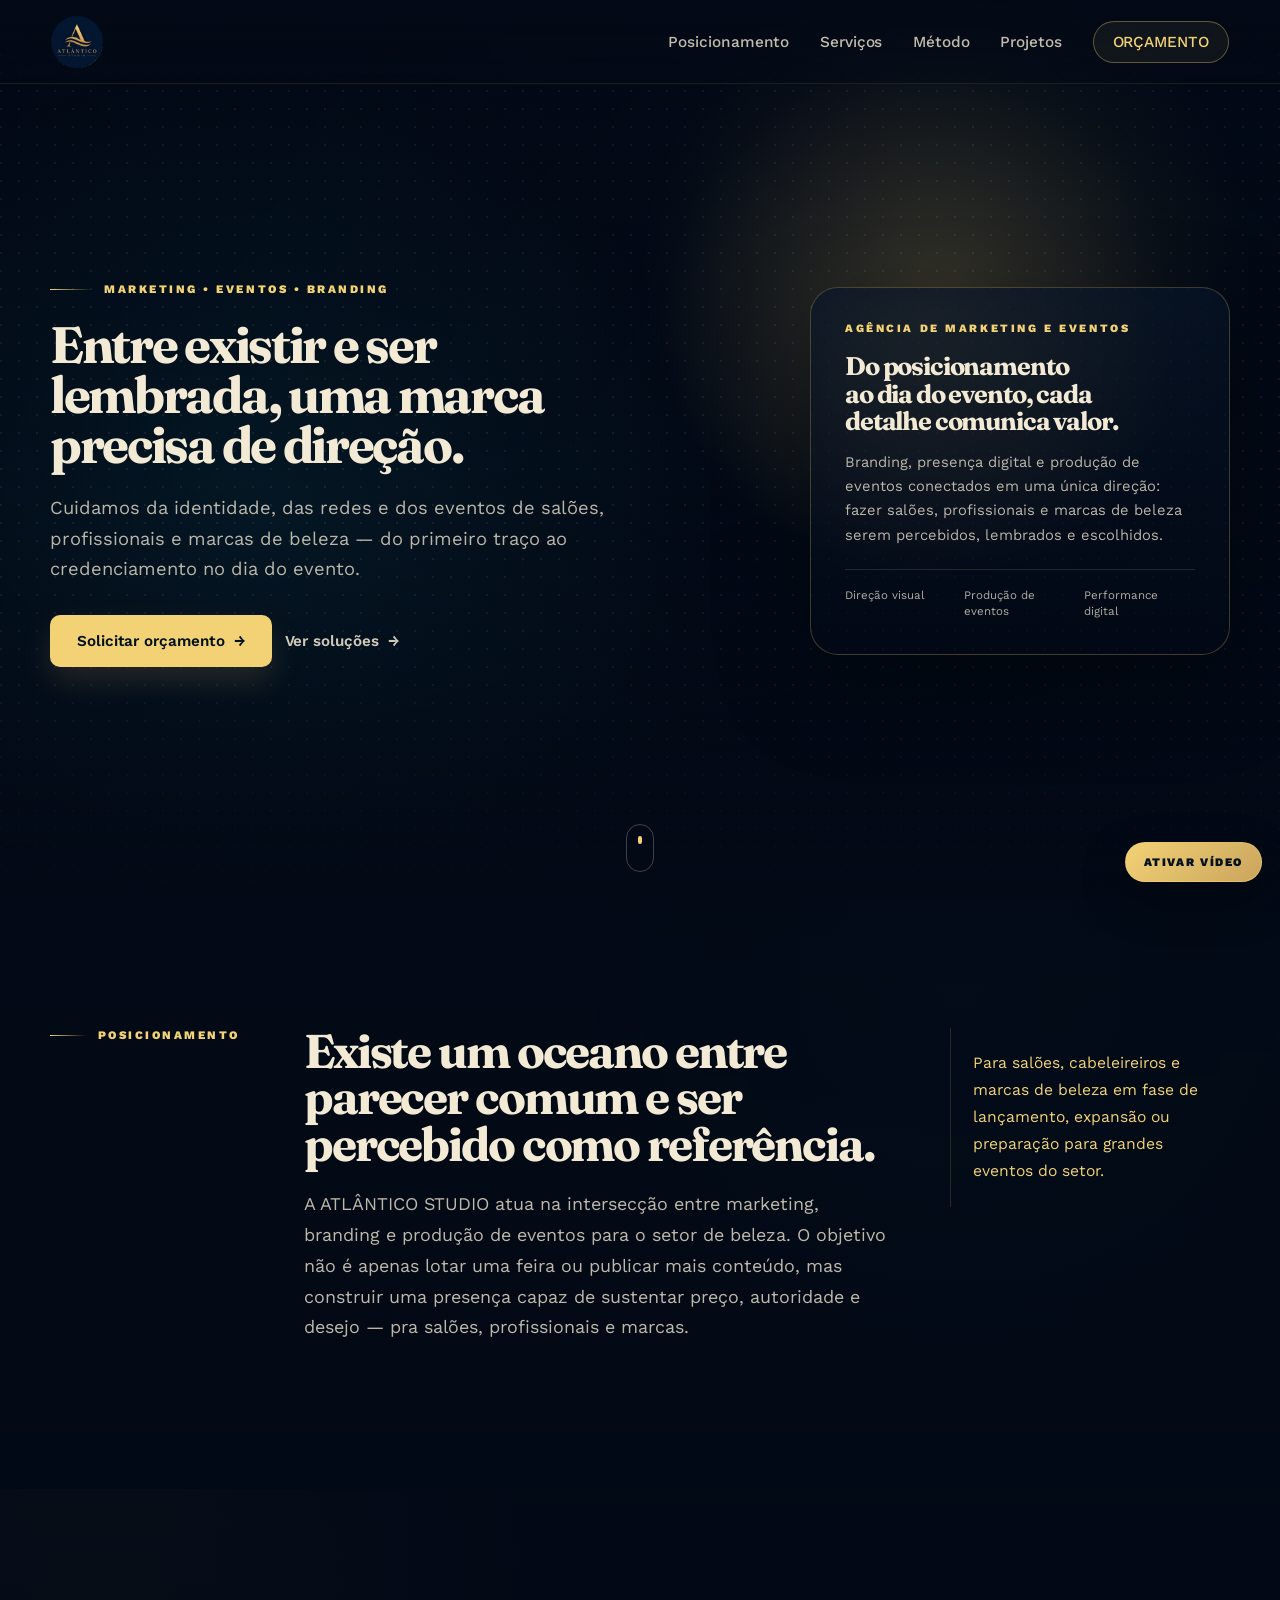
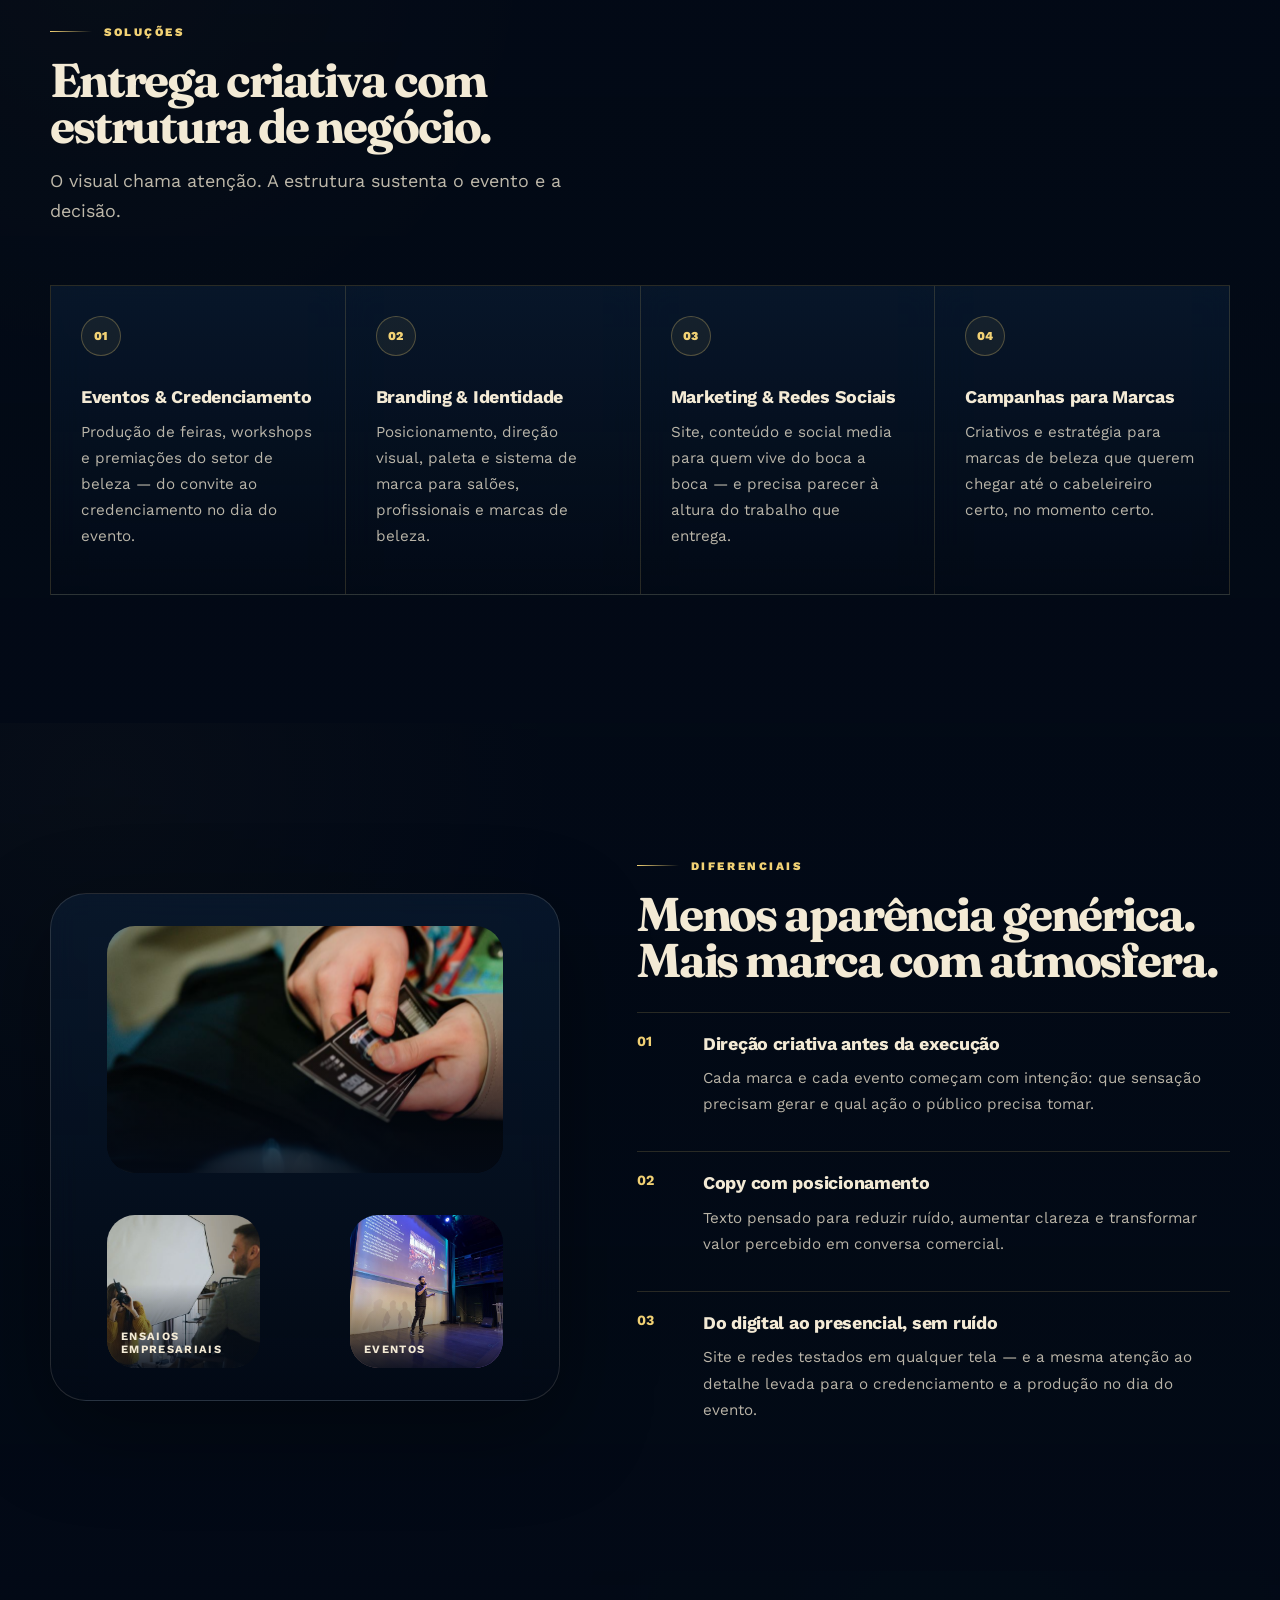
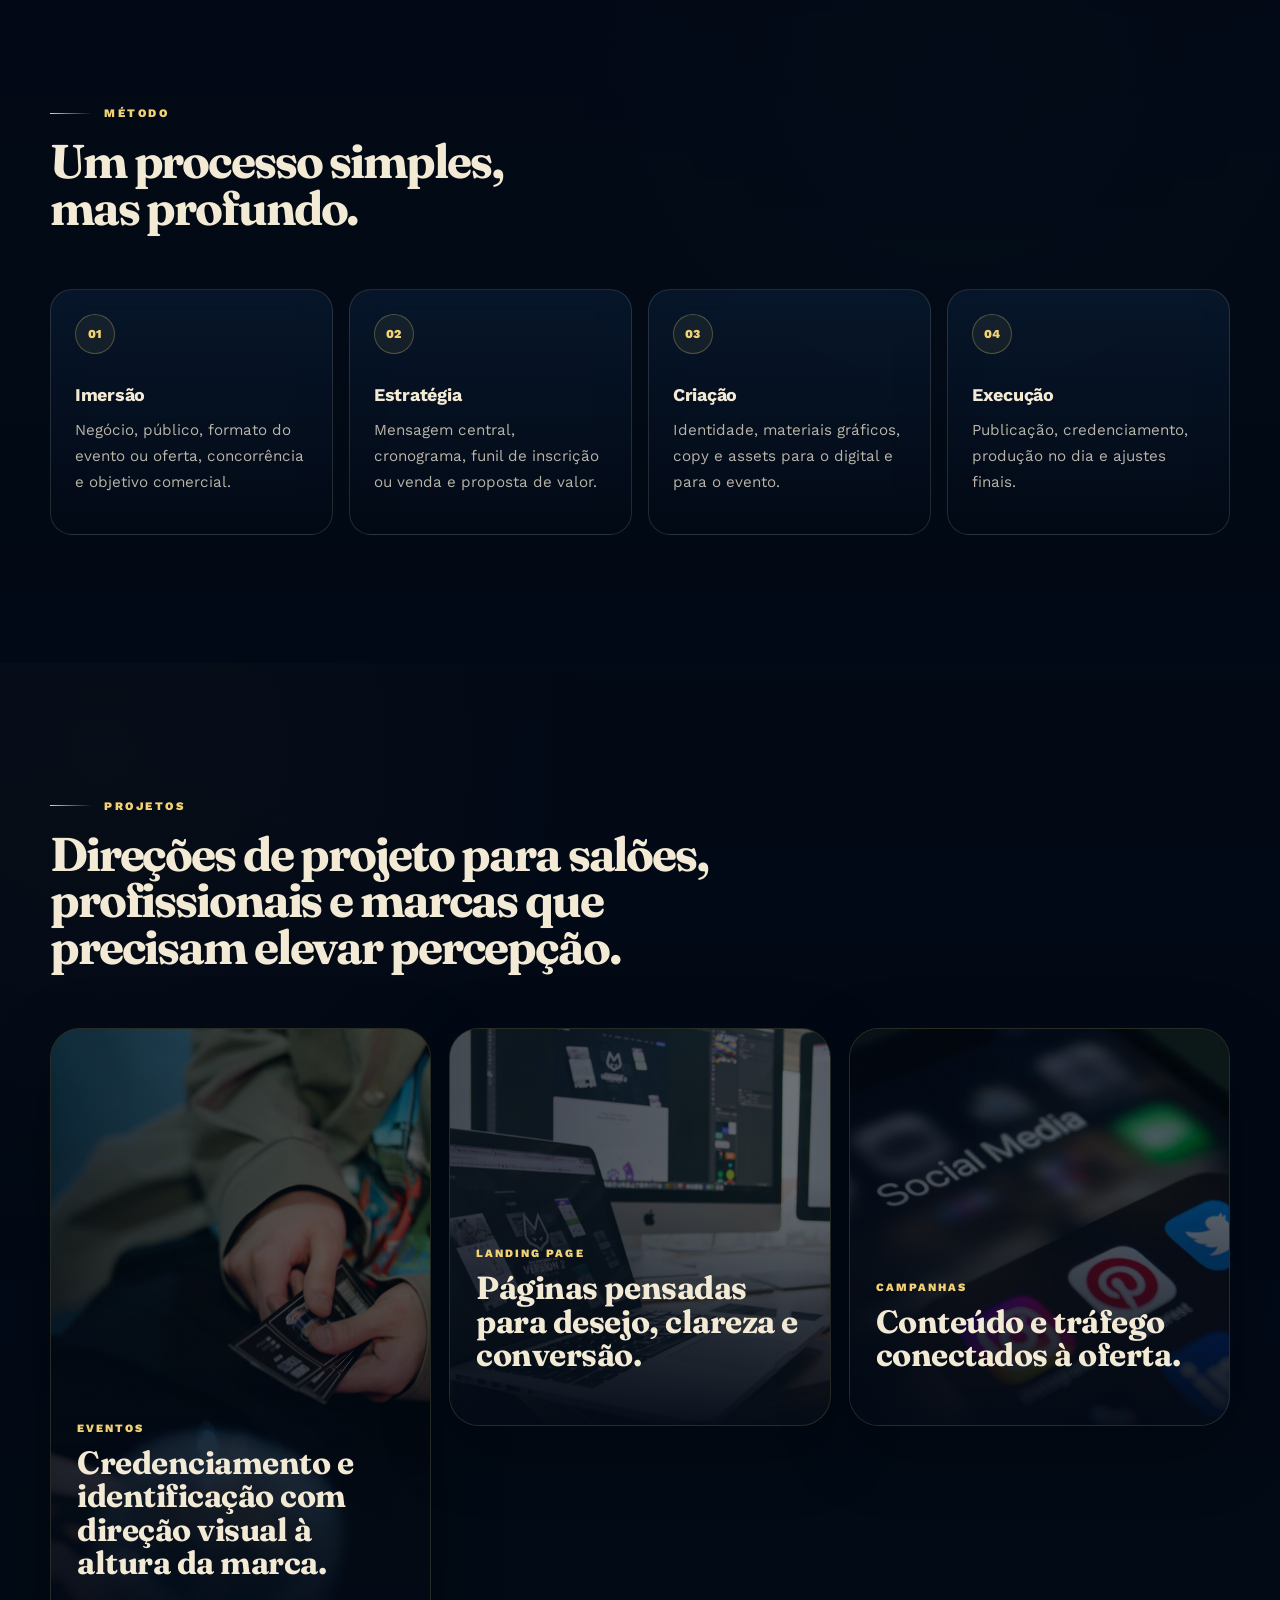
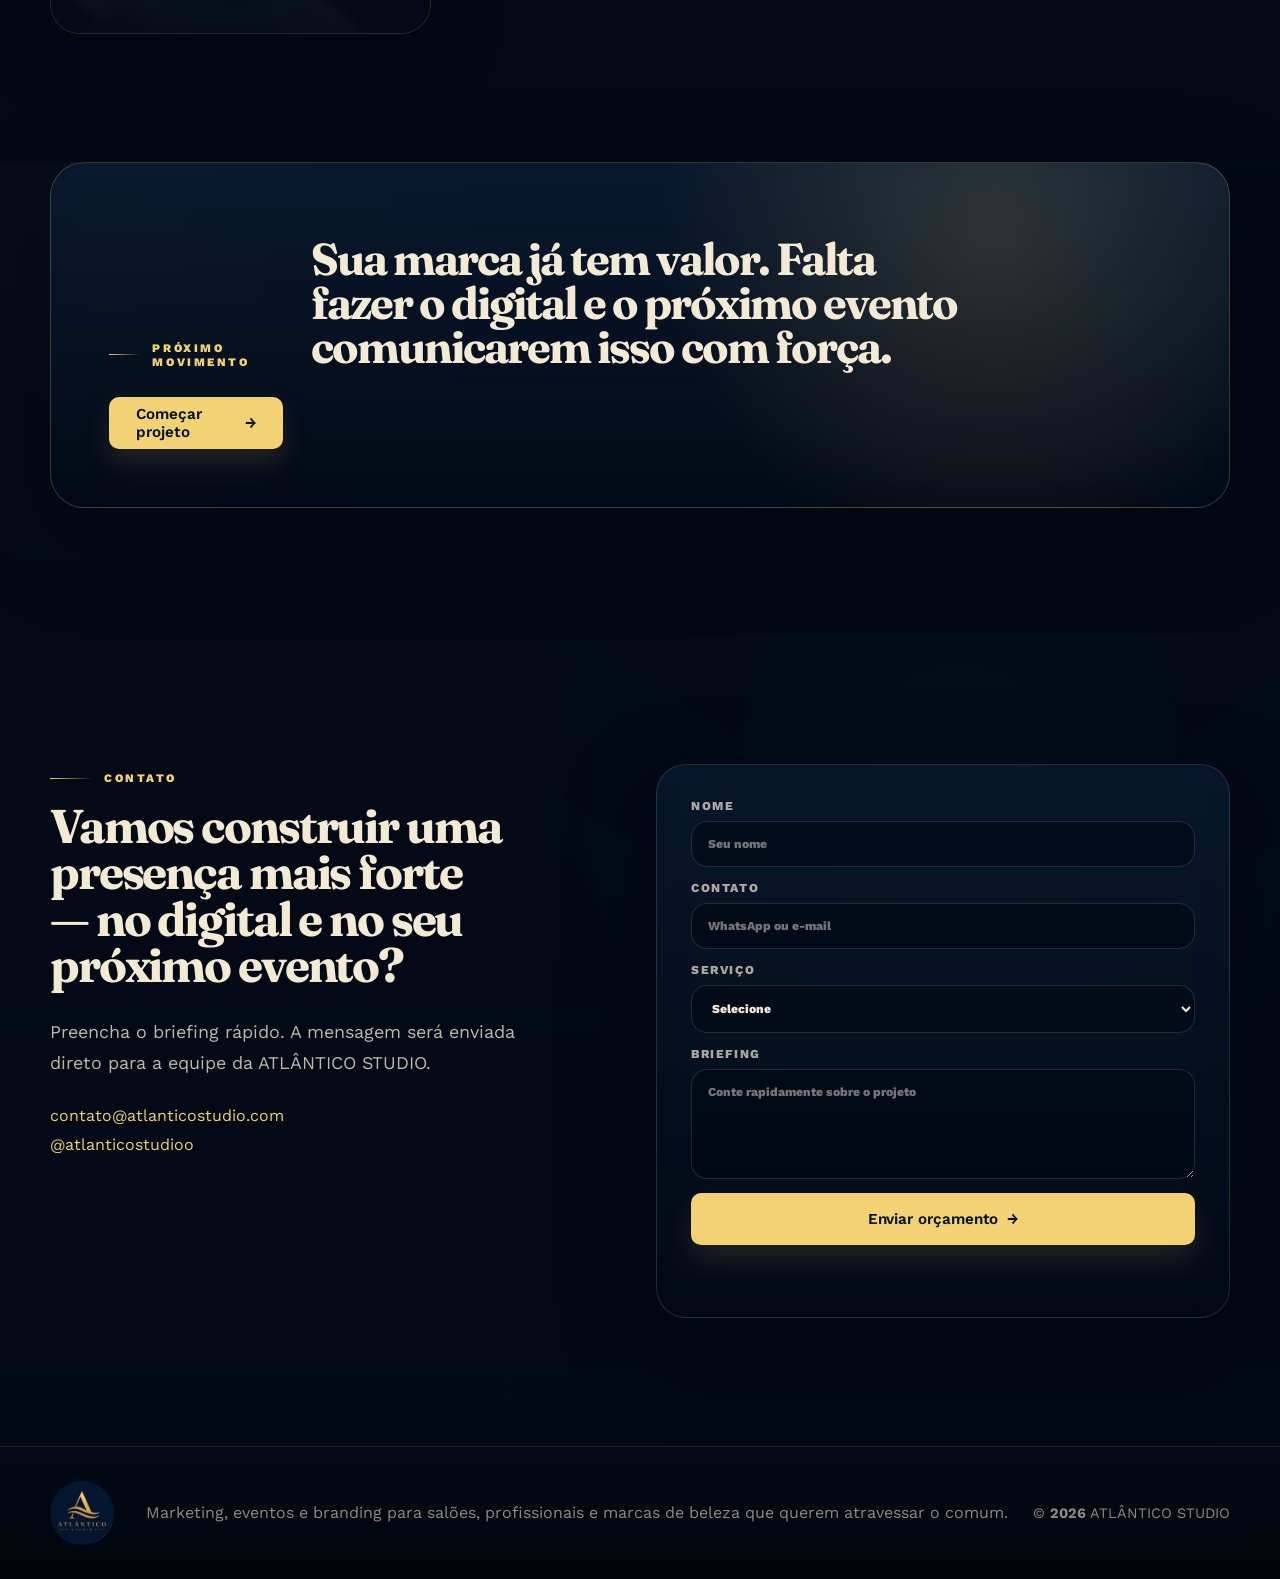
==== index.html @ 5a42e2bf "style: replace generic Inter/Georgia typography with Fraunces + Work Sans As fontes declaradas (Inte" ====
<!doctype html>
<html lang="pt-BR">
<head>
  <meta charset="utf-8" />
  <meta name="viewport" content="width=device-width, initial-scale=1" />
  <title>ATLÂNTICO STUDIO — Marketing, Eventos e Branding para Beleza</title>
  <meta name="description" content="ATLÂNTICO STUDIO conecta marketing, eventos e branding para salões, profissionais e marcas do setor de beleza no Brasil e em Portugal." />
  <meta name="keywords" content="Atlântico Studio, agência de eventos para cabeleireiros, marketing para salão de beleza, branding para profissionais de beleza, produção de eventos de beleza, credenciamento de eventos, feiras de beleza" />
  <meta name="author" content="ATLÂNTICO STUDIO" />
  <meta name="theme-color" content="#030a16" />
  <meta property="og:title" content="ATLÂNTICO STUDIO — Marketing e Eventos para o Setor de Beleza" />
  <meta property="og:description" content="Entre existir e ser lembrada, uma marca precisa de direção." />
  <meta property="og:type" content="website" />
  <meta property="og:image" content="assets/logo/logo-atlantico-studio.png" />
  <link rel="canonical" href="https://atlanticostudio.pt/" />
  <link rel="icon" href="assets/favicon/favicon.ico" sizes="any" />
  <link rel="icon" type="image/png" href="assets/favicon/favicon-32.png" />
  <link rel="apple-touch-icon" href="assets/favicon/apple-touch-icon.png" />
  <link rel="preload" href="assets/logo/logo-atlantico-studio.png?v=2" as="image" />
  <link rel="preload" href="assets/video/ocean-waves-crashing-rocks.mp4" as="video" type="video/mp4" />
  <link rel="preconnect" href="https://fonts.googleapis.com" />
  <link rel="preconnect" href="https://fonts.gstatic.com" crossorigin />
  <link rel="stylesheet" href="https://fonts.googleapis.com/css2?family=Fraunces:ital,opsz,wght@0,9..144,400;0,9..144,500;0,9..144,600;1,9..144,500&family=Work+Sans:wght@400;500;600;700&display=swap" />
  <link rel="stylesheet" href="style.css?v=23" />
  <script type="application/ld+json">
  {
    "@context": "https://schema.org",
    "@type": "Organization",
    "name": "ATLÂNTICO STUDIO",
    "url": "https://atlanticostudio.pt/",
    "logo": "https://atlanticostudio.pt/assets/logo/logo-atlantico-studio.png",
    "description": "Agência de marketing, eventos e branding para o setor de beleza — feiras, workshops, premiações e credenciamento, além de identidade visual e presença digital para salões, profissionais e marcas de beleza no Brasil e em Portugal.",
    "email": "contato@atlanticostudio.com",
    "sameAs": ["https://www.instagram.com/atlanticostudioo/"]
  }
  </script>
</head>
<body>
  <div class="page-loader" id="pageLoader" aria-hidden="true">
    <div class="loader-orbit"></div>
    <div class="loader-logo-wrap">
      <img src="assets/logo/logo-atlantico-studio.png?v=2" alt="ATLÂNTICO STUDIO" class="loader-logo" />
    </div>
    <div class="loader-progress"><span></span></div>
    <p>Experiência Atlântico</p>
  </div>

  <div class="ocean-backdrop" aria-hidden="true">
    <video class="site-ocean-video" id="siteOceanVideo" autoplay muted loop playsinline webkit-playsinline preload="auto">
      <source src="assets/video/ocean-waves-crashing-rocks.mp4?v=2" type="video/mp4" />
    </video>
    <div class="ocean-backdrop-overlay"></div>
  </div>

  <button class="video-activate" id="videoActivate" type="button" aria-label="Ativar vídeo do oceano">Ativar vídeo</button>

  <div class="nav-backdrop" id="navBackdrop" aria-hidden="true"></div>

  <header class="site-header" id="siteHeader">
    <a href="#inicio" class="brand" aria-label="ATLÂNTICO STUDIO - página inicial">
      <img src="assets/logo/logo-atlantico-studio.png?v=2" alt="ATLÂNTICO STUDIO" />
    </a>

    <button class="menu-toggle" id="menuToggle" aria-label="Abrir menu" aria-expanded="false" aria-controls="siteNav">
      <span></span><span></span><span></span>
    </button>

    <nav class="site-nav" id="siteNav" aria-label="Navegação principal">
      <a href="#posicionamento" data-nav-link>Posicionamento</a>
      <a href="#servicos" data-nav-link>Serviços</a>
      <a href="#metodo" data-nav-link>Método</a>
      <a href="#projetos" data-nav-link>Projetos</a>
      <a href="#contato" class="nav-button" data-nav-link>Orçamento</a>
    </nav>
  </header>

  <main>
    <section class="hero" id="inicio">
      <div class="hero-scrim"></div>
      <div class="hero-grain" aria-hidden="true"></div>

      <div class="container hero-grid">
        <div class="hero-copy reveal">
          <span class="eyebrow">Marketing • Eventos • Branding</span>
          <h1>Entre existir e ser lembrada, uma marca precisa de direção.</h1>
          <p>
            Cuidamos da identidade, das redes e dos eventos de salões, profissionais e marcas de beleza — do primeiro traço ao credenciamento no dia do evento.
          </p>
          <div class="hero-actions">
            <a href="#contato" class="btn btn-primary">Solicitar orçamento<span class="btn-arrow">→</span></a>
            <a href="#servicos" class="btn btn-secondary">Ver soluções<span class="btn-arrow">→</span></a>
          </div>
        </div>

        <aside class="hero-panel reveal" aria-label="Resumo ATLÂNTICO STUDIO">
          <div class="hero-panel-inner">
            <span>Agência de marketing e eventos</span>
            <h2>Do posicionamento ao dia do evento, cada detalhe comunica valor.</h2>
            <p>Branding, presença digital e produção de eventos conectados em uma única direção: fazer salões, profissionais e marcas de beleza serem percebidos, lembrados e escolhidos.</p>
            <div class="panel-points">
              <small>Direção visual</small>
              <small>Produção de eventos</small>
              <small>Performance digital</small>
            </div>
          </div>
        </aside>
      </div>

      <a href="#posicionamento" class="scroll-cue" aria-label="Ir para a próxima seção"><span></span></a>
    </section>

    <section class="section intro" id="posicionamento">
      <div class="container intro-grid">
        <div class="section-label reveal">Posicionamento</div>
        <div class="intro-copy reveal">
          <h2>Existe um oceano entre parecer comum e ser percebido como referência.</h2>
          <p>
            A ATLÂNTICO STUDIO atua na intersecção entre marketing, branding e produção de eventos para o setor de beleza. O objetivo não é apenas lotar uma feira ou publicar mais conteúdo, mas construir uma presença capaz de sustentar preço, autoridade e desejo — pra salões, profissionais e marcas.
          </p>
        </div>
        <div class="intro-note reveal">
          <p>Para salões, cabeleireiros e marcas de beleza em fase de lançamento, expansão ou preparação para grandes eventos do setor.</p>
        </div>
      </div>
    </section>

    <section class="section services" id="servicos">
      <div class="container">
        <div class="section-head reveal">
          <span class="eyebrow">Soluções</span>
          <h2>Entrega criativa com estrutura de negócio.</h2>
          <p>O visual chama atenção. A estrutura sustenta o evento e a decisão.</p>
        </div>

        <div class="services-grid">
          <article class="service-card reveal">
            <span>01</span>
            <h3>Eventos & Credenciamento</h3>
            <p>Produção de feiras, workshops e premiações do setor de beleza — do convite ao credenciamento no dia do evento.</p>
          </article>
          <article class="service-card reveal">
            <span>02</span>
            <h3>Branding & Identidade</h3>
            <p>Posicionamento, direção visual, paleta e sistema de marca para salões, profissionais e marcas de beleza.</p>
          </article>
          <article class="service-card reveal">
            <span>03</span>
            <h3>Marketing & Redes Sociais</h3>
            <p>Site, conteúdo e social media para quem vive do boca a boca — e precisa parecer à altura do trabalho que entrega.</p>
          </article>
          <article class="service-card reveal">
            <span>04</span>
            <h3>Campanhas para Marcas</h3>
            <p>Criativos e estratégia para marcas de beleza que querem chegar até o cabeleireiro certo, no momento certo.</p>
          </article>
        </div>
      </div>
    </section>

    <section class="section difference">
      <div class="container difference-grid">
        <div class="visual-card reveal">
          <div class="visual-grid">
            <figure class="visual-item visual-item-lg">
              <img src="assets/images/photo-identidade.jpg" alt="Credenciamento e identificação de eventos" loading="lazy" />
            </figure>
            <figure class="visual-item">
              <img src="assets/images/photo-ensaios.jpg" alt="Ensaios fotográficos empresariais e corporativos" loading="lazy" />
              <figcaption>Ensaios empresariais</figcaption>
            </figure>
            <figure class="visual-item">
              <img src="assets/images/photo-eventos.jpg" alt="Produção e cobertura de eventos" loading="lazy" />
              <figcaption>Eventos</figcaption>
            </figure>
          </div>
        </div>
        <div class="difference-copy reveal">
          <span class="eyebrow">Diferenciais</span>
          <h2>Menos aparência genérica. Mais marca com atmosfera.</h2>
          <div class="accordion-list">
            <article>
              <b>01</b>
              <div>
                <h3>Direção criativa antes da execução</h3>
                <p>Cada marca e cada evento começam com intenção: que sensação precisam gerar e qual ação o público precisa tomar.</p>
              </div>
            </article>
            <article>
              <b>02</b>
              <div>
                <h3>Copy com posicionamento</h3>
                <p>Texto pensado para reduzir ruído, aumentar clareza e transformar valor percebido em conversa comercial.</p>
              </div>
            </article>
            <article>
              <b>03</b>
              <div>
                <h3>Do digital ao presencial, sem ruído</h3>
                <p>Site e redes testados em qualquer tela — e a mesma atenção ao detalhe levada para o credenciamento e a produção no dia do evento.</p>
              </div>
            </article>
          </div>
        </div>
      </div>
    </section>

    <section class="section method" id="metodo">
      <div class="container">
        <div class="section-head compact reveal">
          <span class="eyebrow">Método</span>
          <h2>Um processo simples, mas profundo.</h2>
        </div>
        <div class="method-grid">
          <article class="method-step reveal"><span>01</span><h3>Imersão</h3><p>Negócio, público, formato do evento ou oferta, concorrência e objetivo comercial.</p></article>
          <article class="method-step reveal"><span>02</span><h3>Estratégia</h3><p>Mensagem central, cronograma, funil de inscrição ou venda e proposta de valor.</p></article>
          <article class="method-step reveal"><span>03</span><h3>Criação</h3><p>Identidade, materiais gráficos, copy e assets para o digital e para o evento.</p></article>
          <article class="method-step reveal"><span>04</span><h3>Execução</h3><p>Publicação, credenciamento, produção no dia e ajustes finais.</p></article>
        </div>
      </div>
    </section>

    <section class="section projects" id="projetos">
      <div class="container">
        <div class="section-head reveal">
          <span class="eyebrow">Projetos</span>
          <h2>Direções de projeto para salões, profissionais e marcas que precisam elevar percepção.</h2>
        </div>
        <div class="projects-grid">
          <a class="project-card project-card-lg reveal" href="#contato" aria-label="Projeto de credenciamento de evento">
            <img src="assets/images/photo-identidade.jpg" alt="Credenciamento de evento" loading="lazy" />
            <div><span>Eventos</span><h3>Credenciamento e identificação com direção visual à altura da marca.</h3><em class="project-cta">Ver projeto →</em></div>
          </a>
          <a class="project-card reveal" href="#contato" aria-label="Projeto de landing page">
            <img src="assets/images/photo-landing.jpg" alt="Projeto de landing page" loading="lazy" />
            <div><span>Landing page</span><h3>Páginas pensadas para desejo, clareza e conversão.</h3><em class="project-cta">Ver projeto →</em></div>
          </a>
          <a class="project-card reveal" href="#contato" aria-label="Projeto de campanha digital">
            <img src="assets/images/photo-campanha.jpg" alt="Projeto de campanha digital" loading="lazy" />
            <div><span>Campanhas</span><h3>Conteúdo e tráfego conectados à oferta.</h3><em class="project-cta">Ver projeto →</em></div>
          </a>
        </div>
      </div>
    </section>

    <section class="section cta-band">
      <div class="container cta-card reveal">
        <span class="eyebrow">Próximo movimento</span>
        <h2>Sua marca já tem valor. Falta fazer o digital e o próximo evento comunicarem isso com força.</h2>
        <a href="#contato" class="btn btn-primary">Começar projeto<span class="btn-arrow">→</span></a>
      </div>
    </section>

    <section class="section contact" id="contato">
      <div class="container contact-grid">
        <div class="contact-copy reveal">
          <span class="eyebrow">Contato</span>
          <h2>Vamos construir uma presença mais forte — no digital e no seu próximo evento?</h2>
          <p>Preencha o briefing rápido. A mensagem será enviada direto para a equipe da ATLÂNTICO STUDIO.</p>
          <div class="contact-meta">
            <a href="mailto:contato@atlanticostudio.com">contato@atlanticostudio.com</a>
            <a href="https://www.instagram.com/atlanticostudioo/" target="_blank" rel="noreferrer">@atlanticostudioo</a>
          </div>
        </div>

        <form class="contact-form reveal" id="contactForm" action="https://formspree.io/f/xnjejeja" method="POST">
          <label>Nome<input name="name" type="text" placeholder="Seu nome" required /></label>
          <label>Contato<input name="contact" type="text" placeholder="WhatsApp ou e-mail" required /></label>
          <label>Serviço<select name="service" required><option value="">Selecione</option><option>Eventos & Credenciamento</option><option>Branding & Identidade</option><option>Marketing & Redes Sociais</option><option>Campanhas para Marcas</option></select></label>
          <label>Briefing<textarea name="message" rows="4" placeholder="Conte rapidamente sobre o projeto"></textarea></label>
          <button type="submit" class="btn btn-primary">Enviar orçamento<span class="btn-arrow">→</span></button>
          <p class="form-note" id="formNote" aria-live="polite"></p>
        </form>
      </div>
    </section>
  </main>

  <footer class="site-footer">
    <div class="container footer-grid">
      <img src="assets/logo/logo-atlantico-studio.png?v=2" alt="ATLÂNTICO STUDIO" loading="lazy" />
      <p>Marketing, eventos e branding para salões, profissionais e marcas de beleza que querem atravessar o comum.</p>
      <span>© <b id="year"></b> ATLÂNTICO STUDIO</span>
    </div>
  </footer>

  <script src="script.js?v=16"></script>
</body>
</html>
---- style.css ----
:root {
  --navy-980: #030a16;
  --navy-950: #050f20;
  --navy-900: #071427;
  --navy-850: #0b1f38;
  --sand: #f3ead5;
  --sand-soft: rgba(243, 234, 213, .76);
  --muted: rgba(243, 234, 213, .58);
  --gold: #caa45d;
  --gold-2: #f2d275;
  --line: rgba(242, 210, 117, .16);
  --container: 1180px;
  --header: 84px;
  --radius: 28px;
  --shadow: 0 30px 90px rgba(0, 0, 0, .36);
}

* { box-sizing: border-box; }
html { scroll-behavior: smooth; max-width: 100%; overflow-x: hidden; }
body {
  margin: 0;
  max-width: 100%;
  overflow-x: hidden;
  font-family: "Work Sans", ui-sans-serif, system-ui, -apple-system, BlinkMacSystemFont, "Segoe UI", sans-serif;
  color: var(--sand);
  background: var(--navy-980);
  -webkit-font-smoothing: antialiased;
  text-rendering: optimizeLegibility;
}
body.no-scroll { overflow: hidden; }
img, video, svg { display: block; max-width: 100%; }
a { color: inherit; text-decoration: none; }
button, input, textarea, select { font: inherit; }
.container { width: min(var(--container), calc(100% - 40px)); margin-inline: auto; }

/* Loading */
.page-loader {
  position: fixed;
  inset: 0;
  z-index: 1000;
  display: grid;
  place-items: center;
  align-content: center;
  gap: 22px;
  background:
    radial-gradient(circle at 50% 42%, rgba(202,164,93,.16), transparent 34%),
    linear-gradient(145deg, #040c1a, #0a2038 55%, #040c1a);
  transition: opacity .65s ease, visibility .65s ease;
}
.page-loader.is-hidden { opacity: 0; visibility: hidden; pointer-events: none; }
.loader-logo-wrap { position: relative; display: grid; place-items: center; }
.loader-logo-wrap::before {
  content: "";
  position: absolute;
  inset: -22%;
  border-radius: 50%;
  background: radial-gradient(circle, rgba(242,210,117,.4), transparent 68%);
  filter: blur(20px);
  animation: loaderGlow 3.6s ease-in-out 1.1s infinite;
  opacity: 0;
}
.loader-logo {
  position: relative;
  z-index: 1;
  width: min(148px, 36vw);
  border-radius: 50%;
  border: 1px solid rgba(242,210,117,.4);
  filter: drop-shadow(0 24px 46px rgba(0,0,0,.45));
  opacity: 0;
  transform: translateY(14px) scale(.92);
  animation: loaderIn 2.2s cubic-bezier(.16,1,.3,1) .15s both;
}
.loader-orbit { position: absolute; width: min(560px, 78vw); aspect-ratio: 1; border: 1px solid rgba(242,210,117,.17); border-radius: 50%; animation: orbitPulse 3.4s ease-in-out infinite; }
.loader-progress { width: min(230px, 54vw); height: 1px; overflow: hidden; background: rgba(243,234,213,.12); }
.loader-progress span { display: block; width: 46%; height: 100%; background: linear-gradient(90deg, transparent, var(--gold-2), transparent); animation: progressMove 1.15s ease-in-out infinite; }
.page-loader p { margin: 0; color: var(--muted); font-size: .72rem; letter-spacing: .28em; text-transform: uppercase; opacity: 0; animation: captionIn 1s ease 1.3s both; }

/* Vídeo real no fundo inteiro. Sem poster, sem imagem de fallback no Hero. */
.ocean-backdrop {
  position: fixed;
  inset: 0;
  z-index: 0;
  overflow: hidden;
  pointer-events: none;
  background: #030a16;
}
.site-ocean-video {
  position: absolute;
  inset: 0;
  width: 100%;
  height: 100%;
  object-fit: cover;
  object-position: center center;
  opacity: 1;
  transform: scale(1.02);
  filter: saturate(1.22) contrast(1.12) brightness(.98);
  will-change: transform;
}
.ocean-backdrop-overlay {
  position: absolute;
  inset: 0;
  background:
    radial-gradient(circle at 74% 30%, rgba(242,210,117,.12), transparent 27%),
    radial-gradient(circle at 20% 58%, rgba(22,112,132,.15), transparent 40%),
    linear-gradient(90deg, rgba(3,10,22,.68), rgba(3,10,22,.30) 52%, rgba(3,10,22,.56)),
    linear-gradient(0deg, rgba(3,10,22,.78), rgba(3,10,22,.18) 48%, rgba(3,10,22,.48));
}
.video-activate {
  position: fixed;
  right: 18px;
  bottom: 18px;
  z-index: 120;
  display: none;
  border: 1px solid rgba(242,210,117,.44);
  border-radius: 999px;
  padding: 12px 18px;
  color: #06111a;
  background: linear-gradient(135deg, var(--gold-2), var(--gold));
  font-size: .72rem;
  font-weight: 900;
  letter-spacing: .14em;
  text-transform: uppercase;
  cursor: pointer;
  box-shadow: 0 18px 44px rgba(0,0,0,.34);
}
body.video-needs-interaction .video-activate { display: inline-flex; }
.site-header, main, .site-footer { position: relative; z-index: 2; }

/* Header */
.site-header {
  position: fixed;
  inset: 0 0 auto;
  z-index: 100;
  height: var(--header);
  display: flex;
  align-items: center;
  justify-content: space-between;
  padding-inline: clamp(18px, 4vw, 54px);
  border-bottom: 1px solid rgba(242,210,117,.10);
  background: linear-gradient(180deg, rgba(3,10,22,.84), rgba(3,10,22,.42));
  backdrop-filter: blur(18px);
  transition: height .25s ease, background .25s ease, border-color .25s ease;
}
.site-header.is-scrolled { height: 72px; background: rgba(3,10,22,.90); border-color: rgba(242,210,117,.16); }
.brand { display: inline-flex; align-items: center; min-width: 0; }
.brand img { width: clamp(40px, 5vw, 52px); height: auto; border-radius: 50%; }
.site-nav { display: flex; align-items: center; gap: clamp(18px, 2.4vw, 34px); }
.site-nav a {
  position: relative;
  color: rgba(243,234,213,.8);
  font-size: .96rem;
  font-weight: 500;
  letter-spacing: -.005em;
  transition: color .2s ease, border-color .2s ease, background .2s ease;
}
.site-nav a:not(.nav-button)::after {
  content: "";
  position: absolute;
  left: 0;
  right: 100%;
  bottom: -6px;
  height: 1px;
  background: var(--gold-2);
  transition: right .25s ease;
}
.site-nav a:hover { color: var(--gold-2); }
.site-nav a:not(.nav-button):hover::after,
.site-nav a:not(.nav-button).is-active::after { right: 0; }
.site-nav a:not(.nav-button).is-active { color: var(--gold-2); }
.nav-button {
  padding: 11px 19px;
  color: var(--gold-2) !important;
  border: 1px solid rgba(242,210,117,.36);
  border-radius: 999px;
  background: rgba(242,210,117,.06);
  font-size: .74rem;
  font-weight: 800;
  letter-spacing: .1em;
  text-transform: uppercase;
}
.nav-backdrop {
  position: fixed;
  inset: 0;
  z-index: 90;
  background: rgba(3,10,22,.6);
  backdrop-filter: blur(2px);
  opacity: 0;
  visibility: hidden;
  transition: opacity .25s ease, visibility .25s ease;
}
.nav-backdrop.is-open { opacity: 1; visibility: visible; }
.menu-toggle { display: none; position: relative; width: 44px; height: 44px; border: 1px solid rgba(243,234,213,.18); border-radius: 999px; background: rgba(3,10,22,.72); cursor: pointer; }
.menu-toggle span { position: absolute; left: 13px; width: 18px; height: 2px; background: var(--sand); transition: .22s ease; }
.menu-toggle span:nth-child(1) { top: 14px; }
.menu-toggle span:nth-child(2) { top: 21px; }
.menu-toggle span:nth-child(3) { top: 28px; }
.menu-toggle.is-open span:nth-child(1) { top: 21px; transform: rotate(45deg); }
.menu-toggle.is-open span:nth-child(2) { opacity: 0; }
.menu-toggle.is-open span:nth-child(3) { top: 21px; transform: rotate(-45deg); }

/* Typography */
.eyebrow, .section-label {
  display: inline-flex;
  align-items: center;
  gap: 12px;
  color: var(--gold-2);
  font-size: .72rem;
  font-weight: 850;
  letter-spacing: .22em;
  text-transform: uppercase;
}
.eyebrow::before, .section-label::before { content: ""; width: 42px; height: 1px; background: linear-gradient(90deg, var(--gold-2), transparent); }
h1, h2, h3, p { margin-top: 0; }
h1, h2 { font-family: "Fraunces", Georgia, serif; letter-spacing: -.045em; line-height: .98; text-wrap: balance; }
h1 { max-width: 820px; margin: 24px 0 22px; font-size: clamp(2.5rem, 4vw, 4.4rem); }
h2 { font-size: clamp(2rem, 3.7vw, 3.8rem); }
h3 { margin-bottom: 10px; font-size: clamp(1.04rem, 1.4vw, 1.18rem); line-height: 1.25; letter-spacing: -.015em; }
p { color: var(--sand-soft); line-height: 1.72; }

/* Hero */
.hero {
  position: relative;
  min-height: 100svh;
  display: grid;
  align-items: center;
  overflow: hidden;
  isolation: isolate;
  padding: calc(var(--header) + 34px) 0 76px;
  background: transparent;
}
.hero-scrim, .hero-grain, .hero::after { position: absolute; pointer-events: none; }
.hero-scrim { inset: 0; z-index: -2; background: radial-gradient(circle at 72% 36%, rgba(242,210,117,.12), transparent 24%), linear-gradient(0deg, rgba(3,10,22,.56), rgba(3,10,22,.06) 48%, rgba(3,10,22,.28)); }
.hero-grain { inset: 0; z-index: -1; opacity: .07; background-image: radial-gradient(circle at 1px 1px, #fff 1px, transparent 0); background-size: 18px 18px; mix-blend-mode: overlay; }
.hero::after { content: ""; inset: auto 0 0; height: 230px; z-index: -1; background: linear-gradient(0deg, rgba(3,10,22,.90), transparent); }
.hero-grid { display: grid; grid-template-columns: minmax(0, 1fr) minmax(290px, 420px); align-items: center; gap: clamp(34px, 7vw, 96px); }
.hero-copy p { max-width: 600px; font-size: clamp(.95rem, .82rem + .7vw, 1.15rem); line-height: 1.68; }
.hero-actions { display: flex; flex-wrap: wrap; gap: 13px; margin-top: 30px; }
.btn {
  position: relative;
  display: inline-flex;
  align-items: center;
  justify-content: center;
  gap: 9px;
  min-height: 52px;
  padding: 0 26px;
  border: 1px solid transparent;
  border-radius: 10px;
  font-size: .95rem;
  font-weight: 600;
  letter-spacing: -.005em;
  cursor: pointer;
  transition: background .3s ease, color .3s ease, border-color .3s ease, box-shadow .3s ease;
}
.btn-arrow { display: inline-block; transition: transform .3s cubic-bezier(.16,1,.3,1); }
.btn:hover .btn-arrow { transform: translateX(4px); }
.btn-primary {
  color: #03111a;
  background: var(--gold-2);
  box-shadow: 0 14px 30px rgba(202,164,93,.16);
  transition: background .3s ease, box-shadow .3s ease, transform .5s cubic-bezier(.16,1,.3,1);
  will-change: transform;
}
.btn-primary:hover { background: var(--gold-2); box-shadow: 0 18px 38px rgba(202,164,93,.26); }
.btn-secondary {
  min-height: auto;
  padding: 0;
  border: none;
  background: none;
  color: rgba(243,234,213,.85);
}
.btn-secondary::after {
  content: "";
  position: absolute;
  left: 0;
  right: 100%;
  bottom: -3px;
  height: 1px;
  background: currentColor;
  transition: right .3s cubic-bezier(.16,1,.3,1);
}
.btn-secondary:hover { color: var(--gold-2); }
.btn-secondary:hover::after { right: 0; }
.hero-panel {
  position: relative;
  max-width: 430px;
  padding: clamp(24px, 3.2vw, 34px);
  border: 1px solid rgba(242,210,117,.24);
  border-radius: var(--radius);
  background: linear-gradient(180deg, rgba(7,20,39,.72), rgba(3,10,22,.54));
  box-shadow: var(--shadow);
  backdrop-filter: blur(15px);
  perspective: 1400px;
}
.hero-panel::before {
  content: "";
  position: absolute;
  inset: 0;
  z-index: 1;
  border-radius: inherit;
  background: radial-gradient(circle at var(--glow-x, 50%) var(--glow-y, 0%), rgba(242,210,117,.16), transparent 55%);
  opacity: var(--glow-o, 0);
  transition: opacity .4s ease;
  pointer-events: none;
}
.hero-panel-inner {
  position: relative;
  transform: rotateX(var(--tilt-x, 0deg)) rotateY(var(--tilt-y, 0deg));
  transition: transform .4s cubic-bezier(.22,1,.36,1);
  will-change: transform;
}
.hero-panel span { display: block; margin-bottom: 18px; color: var(--gold-2); font-size: .7rem; font-weight: 850; letter-spacing: .23em; text-transform: uppercase; }
.hero-panel h2 { margin-bottom: 14px; font-size: clamp(1.45rem, 2vw, 1.86rem); line-height: 1.08; }
.hero-panel p { font-size: .92rem; line-height: 1.65; }
.panel-points { display: grid; grid-template-columns: repeat(3,1fr); gap: 8px; margin-top: 22px; padding-top: 18px; border-top: 1px solid rgba(243,234,213,.13); }
.panel-points small { color: rgba(243,234,213,.72); font-size: .72rem; line-height: 1.35; }
.scroll-cue { position: absolute; left: 50%; bottom: 28px; width: 28px; height: 48px; border: 1px solid rgba(243,234,213,.25); border-radius: 999px; transform: translateX(-50%); }
.scroll-cue span { position: absolute; left: 50%; top: 11px; width: 4px; height: 8px; border-radius: 999px; background: var(--gold-2); transform: translateX(-50%); animation: scrollDot 1.4s ease-in-out infinite; }

/* Sections */
.section { position: relative; padding: clamp(74px, 10vw, 130px) 0; background: transparent; isolation: isolate; }
.section::before { content: ""; position: absolute; inset: 0; z-index: -1; pointer-events: none; background: linear-gradient(180deg, rgba(3,10,22,.70), rgba(3,10,22,.82)), radial-gradient(circle at 8% 8%, rgba(242,210,117,.07), transparent 32%); }
.intro::before, .method::before, .contact::before { background: linear-gradient(180deg, rgba(3,10,22,.82), rgba(3,10,22,.72)), radial-gradient(circle at 75% 15%, rgba(12,80,96,.16), transparent 36%); }
.section > .container { position: relative; z-index: 1; }
.section-head { max-width: 760px; margin-bottom: clamp(34px, 5vw, 58px); }
.section-head h2 { margin: 18px 0 16px; }
.section-head p { max-width: 560px; color: rgba(243,234,213,.78); font-size: clamp(.95rem, .84rem + .6vw, 1.12rem); }
.section-head.compact { max-width: 700px; }
.intro-grid { display: grid; grid-template-columns: 190px minmax(0, 1fr) 280px; gap: clamp(26px, 5vw, 70px); align-items: start; }
.intro-copy h2 { max-width: 900px; margin-bottom: 22px; }
.intro-copy p { max-width: 720px; color: rgba(243,234,213,.78); font-size: clamp(.95rem, .84rem + .6vw, 1.12rem); }
.intro-note { padding: 22px; border-left: 1px solid var(--line); }
.intro-note p { margin: 0; color: var(--gold-2); font-size: .98rem; }
.services-grid { display: grid; grid-template-columns: repeat(4, 1fr); border-top: 1px solid var(--line); border-left: 1px solid var(--line); }
.service-card { position: relative; min-height: 250px; padding: clamp(22px, 3vw, 30px); border-right: 1px solid var(--line); border-bottom: 1px solid var(--line); background: linear-gradient(180deg, rgba(11,31,56,.58), rgba(3,10,22,.42)); backdrop-filter: blur(14px); overflow: hidden; transition: transform .24s ease, background .24s ease, border-color .24s ease, box-shadow .24s ease; }
.service-card::before { content: ""; position: absolute; inset: 0 0 auto; height: 2px; background: linear-gradient(90deg, transparent, var(--gold-2), transparent); transform: scaleX(0); transition: transform .3s ease; }
.service-card:hover { transform: translateY(-6px); background: linear-gradient(180deg, rgba(12,48,61,.62), rgba(3,16,24,.48)); border-color: rgba(242,210,117,.28); box-shadow: 0 20px 46px rgba(0,0,0,.28); }
.service-card:hover::before { transform: scaleX(1); }
.service-card span, .method-step span {
  display: inline-flex;
  align-items: center;
  justify-content: center;
  width: 40px;
  height: 40px;
  margin-bottom: 30px;
  border: 1px solid rgba(242,210,117,.28);
  border-radius: 50%;
  color: var(--gold-2);
  font-size: .76rem;
  font-weight: 850;
  letter-spacing: .02em;
  background: rgba(242,210,117,.06);
  transition: background .24s ease, border-color .24s ease;
}
.service-card:hover span { background: rgba(242,210,117,.14); border-color: rgba(242,210,117,.5); }
.service-card p, .method-step p { font-size: .95rem; }
.difference-grid { display: grid; grid-template-columns: .86fr 1fr; gap: clamp(32px, 6vw, 86px); align-items: center; }
.visual-card { padding: 16px; border: 1px solid rgba(243,234,213,.14); border-radius: calc(var(--radius) + 8px); background: linear-gradient(180deg, rgba(11,31,56,.58), rgba(3,10,22,.42)); box-shadow: var(--shadow); backdrop-filter: blur(14px); }
.visual-grid { display: grid; grid-template-columns: 1fr 1fr; gap: 10px; }
.visual-item { position: relative; grid-column: span 1; overflow: hidden; border-radius: var(--radius); aspect-ratio: 1 / 1; }
.visual-item-lg { grid-column: 1 / -1; aspect-ratio: 16 / 10; }
.visual-item img { position: absolute; inset: 0; width: 100%; height: 100%; object-fit: cover; }
.visual-item::after { content: ""; position: absolute; inset: 0; background: linear-gradient(0deg, rgba(3,10,22,.86), transparent 55%); }
.visual-item figcaption { position: absolute; left: 14px; bottom: 12px; z-index: 1; color: var(--sand); font-size: .7rem; font-weight: 700; letter-spacing: .12em; text-transform: uppercase; }
.difference-copy h2, .contact-copy h2 { max-width: 900px; margin: 18px 0 28px; }
.accordion-list { display: grid; gap: 14px; }
.accordion-list article { display: grid; grid-template-columns: 48px 1fr; gap: 18px; padding: 20px 0; border-top: 1px solid var(--line); }
.accordion-list b { color: var(--gold-2); font-size: .88rem; }
.accordion-list p { margin-bottom: 0; font-size: .95rem; }
.method-grid { display: grid; grid-template-columns: repeat(4, 1fr); gap: 16px; }
.method-step { min-height: 240px; padding: 24px; border: 1px solid rgba(243,234,213,.14); border-radius: 22px; background: linear-gradient(180deg, rgba(11,31,56,.58), rgba(3,10,22,.42)); backdrop-filter: blur(14px); }
.projects-grid { display: grid; grid-template-columns: repeat(3, 1fr); grid-auto-rows: 190px; gap: 18px; }
.project-card { position: relative; grid-row: span 2; overflow: hidden; border: 1px solid var(--line); border-radius: 30px; background: rgba(3,16,24,.64); box-shadow: 0 22px 70px rgba(0,0,0,.30); backdrop-filter: blur(10px); transition: border-color .3s ease, box-shadow .3s ease; }
.project-card-lg { grid-row: span 3; }
.project-card:hover { border-color: rgba(242,210,117,.4); box-shadow: 0 26px 80px rgba(0,0,0,.4); }
.project-card img { position: absolute; inset: 0; width: 100%; height: 100%; object-fit: cover; opacity: .56; transition: transform .5s ease, opacity .5s ease; }
.project-card::after { content: ""; position: absolute; inset: 0; background: linear-gradient(0deg, rgba(3,10,22,.94), rgba(3,10,22,.18) 62%), linear-gradient(90deg, rgba(3,10,22,.42), transparent); }
.project-card div { position: absolute; inset: auto 0 0; z-index: 1; padding: 26px; }
.project-cta { display: block; margin-top: 12px; color: var(--gold-2); font-size: .78rem; font-weight: 700; font-style: normal; opacity: 0; transform: translateY(6px); transition: opacity .3s ease, transform .3s ease; }
.project-card:hover .project-cta { opacity: 1; transform: none; }
.project-card span { color: var(--gold-2); font-size: .7rem; font-weight: 850; letter-spacing: .18em; text-transform: uppercase; }
.project-card h3 { margin: 10px 0 0; font-family: "Fraunces", Georgia, serif; font-size: clamp(1.55rem, 2.5vw, 2.15rem); line-height: 1.05; }
.project-card:hover img { transform: scale(1.06); opacity: .86; }
.cta-band { padding-top: 0; }
.cta-card { display: grid; grid-template-columns: 1fr auto; gap: 28px; align-items: end; padding: clamp(30px, 5vw, 58px); border: 1px solid rgba(242,210,117,.22); border-radius: 34px; background: radial-gradient(circle at 80% 20%, rgba(242,210,117,.16), transparent 34%), linear-gradient(180deg, rgba(11,31,56,.70), rgba(3,10,22,.54)); box-shadow: var(--shadow); backdrop-filter: blur(14px); }
.cta-card h2 { max-width: 860px; margin: 16px 0 0; font-size: clamp(2rem, 3.5vw, 3.65rem); }
.contact-grid { display: grid; grid-template-columns: .9fr 1fr; gap: clamp(32px, 7vw, 96px); align-items: start; }
.contact-copy p { color: rgba(243,234,213,.78); font-size: clamp(.95rem, .84rem + .6vw, 1.12rem); }
.contact-meta { display: grid; gap: 10px; margin-top: 28px; }
.contact-meta a { color: var(--gold-2); width: fit-content; }
.contact-form { display: grid; gap: 14px; padding: clamp(22px, 3vw, 34px); border: 1px solid rgba(243,234,213,.14); border-radius: 30px; background: linear-gradient(180deg, rgba(11,31,56,.58), rgba(3,10,22,.42)); box-shadow: var(--shadow); backdrop-filter: blur(14px); }
.contact-form label { display: grid; gap: 8px; color: rgba(243,234,213,.7); font-size: .76rem; font-weight: 800; letter-spacing: .13em; text-transform: uppercase; }
.contact-form input, .contact-form select, .contact-form textarea { width: 100%; border: 1px solid rgba(243,234,213,.14); border-radius: 16px; outline: none; background: rgba(3,10,22,.68); color: var(--sand); padding: 15px 16px; text-transform: none; letter-spacing: 0; }
.contact-form textarea { resize: vertical; min-height: 110px; }
.contact-form input:focus, .contact-form select:focus, .contact-form textarea:focus { border-color: rgba(242,210,117,.45); }
.form-note { min-height: 22px; margin: 2px 0 0; color: var(--gold-2); font-size: .9rem; }
.site-footer { border-top: 1px solid var(--line); background: linear-gradient(180deg, rgba(3,10,22,.76), rgba(1,5,9,.92)); padding: 34px 0; backdrop-filter: blur(16px); }
.footer-grid { display: grid; grid-template-columns: 72px 1fr auto; gap: 24px; align-items: center; }
.footer-grid img { width: 64px; border-radius: 50%; }
.footer-grid p { margin: 0; color: var(--muted); }
.footer-grid span { color: var(--muted); font-size: .9rem; }

.reveal { opacity: 0; transform: translateY(26px) scale(.98); transition: opacity .8s cubic-bezier(.16,1,.3,1), transform .8s cubic-bezier(.16,1,.3,1); }
.reveal.is-visible { opacity: 1; transform: none; }

@keyframes loaderIn { from { opacity: 0; transform: translateY(14px) scale(.92); } to { opacity: 1; transform: none; } }
@keyframes loaderGlow { 0%,100% { opacity: .35; transform: scale(.9); } 50% { opacity: .85; transform: scale(1.08); } }
@keyframes captionIn { from { opacity: 0; transform: translateY(6px); } to { opacity: 1; transform: none; } }
@keyframes orbitPulse { 0%,100% { transform: scale(.94); opacity:.55; } 50% { transform: scale(1); opacity:1; } }
@keyframes progressMove { 0% { transform: translateX(-120%); } 100% { transform: translateX(240%); } }
@keyframes scrollDot { 0%,100% { transform: translate(-50%, 0); opacity: .35; } 50% { transform: translate(-50%, 12px); opacity: 1; } }

@media (max-width: 1120px) {
  .services-grid, .method-grid { grid-template-columns: repeat(2, 1fr); }
  .hero-grid, .difference-grid, .contact-grid { grid-template-columns: 1fr; }
  .hero-panel { max-width: 620px; }
  .intro-grid { grid-template-columns: 1fr; }
  .intro-note { border-left: 0; border-top: 1px solid var(--line); padding-left: 0; }
  .cta-card { grid-template-columns: 1fr; align-items: start; }
  h1 { max-width: 760px; font-size: clamp(2.3rem, 5.2vw, 3.8rem); }
}

@media (max-width: 880px) {
  :root { --header: 76px; }
  .container { width: min(100% - 32px, var(--container)); }
  .menu-toggle { display: inline-flex; z-index: 101; }
  .site-nav {
    position: fixed;
    inset: 0 0 0 auto;
    z-index: 95;
    width: min(320px, 84vw);
    display: grid;
    align-content: center;
    gap: 4px;
    padding: 100px 26px 40px;
    border-left: 1px solid var(--line);
    background: rgba(3,10,22,.96);
    backdrop-filter: blur(18px);
    transform: translateX(100%);
    transition: transform .32s ease;
  }
  .site-nav.is-open { transform: translateX(0); }
  .site-nav a { padding: 15px 16px; border-radius: 16px; opacity: 0; transform: translateX(14px); transition: opacity .3s ease, transform .3s ease, color .2s ease, background .2s ease; }
  .site-nav a:not(.nav-button)::after { display: none; }
  .site-nav.is-open a { opacity: 1; transform: none; }
  .site-nav.is-open a:nth-child(1) { transition-delay: .06s; }
  .site-nav.is-open a:nth-child(2) { transition-delay: .11s; }
  .site-nav.is-open a:nth-child(3) { transition-delay: .16s; }
  .site-nav.is-open a:nth-child(4) { transition-delay: .21s; }
  .site-nav.is-open a:nth-child(5) { transition-delay: .26s; }
  .nav-button { text-align: center; margin-top: 6px; }
  .site-ocean-video { object-position: center center; filter: saturate(1.26) contrast(1.08) brightness(1.04); }
  .ocean-backdrop-overlay { background: linear-gradient(180deg, rgba(3,10,22,.38), rgba(3,10,22,.68)), linear-gradient(90deg, rgba(3,10,22,.42), rgba(3,10,22,.22)); }
  .hero { min-height: 94svh; padding-top: calc(var(--header) + 42px); }
  .hero-grid { gap: 26px; }
  .hero-copy { display: grid; justify-items: center; text-align: center; }
  .hero-copy h1 { max-width: 680px; }
  .hero-copy p { margin-inline: auto; }
  .hero-actions { justify-content: center; }
  .hero-panel { padding: 22px; }
  .panel-points { grid-template-columns: 1fr; }
  .projects-grid { grid-template-columns: 1fr; }
  .project-card { min-height: 360px; }
  .footer-grid { grid-template-columns: 1fr; }
  .footer-grid img { width: 56px; }
  h1 { font-size: clamp(2.1rem, 6.5vw, 3.2rem); }
  h2 { font-size: clamp(1.85rem, 7vw, 3.05rem); }
}

@media (max-width: 620px) {
  .container { width: min(100% - 28px, var(--container)); }
  .brand img { width: 40px; }
  h1 { font-size: clamp(1.85rem, 8.5vw, 2.6rem); line-height: 1.04; }
  .eyebrow, .section-label { font-size: .64rem; letter-spacing: .17em; }
  .hero-copy p { font-size: .96rem; line-height: 1.58; }
  .hero-actions { width: 100%; }
  .btn-primary { width: 100%; min-height: 52px; }
  .hero-panel { border-radius: 24px; padding: 20px; }
  .hero-panel h2 { font-size: 1.38rem; }
  .services-grid, .method-grid { grid-template-columns: 1fr; }
  .service-card, .method-step { min-height: auto; padding: 22px; }
  .service-card span, .method-step span { margin-bottom: 26px; }
  .accordion-list article { grid-template-columns: 1fr; gap: 8px; }
  .section { padding: 68px 0; }
  .project-card { min-height: 330px; }
  .scroll-cue { display: none; }
}

@media (prefers-reduced-motion: reduce) {
  *, *::before, *::after { animation-duration: .01ms !important; animation-iteration-count: 1 !important; scroll-behavior: auto !important; transition-duration: .01ms !important; }
  .site-ocean-video { display: block !important; }
}
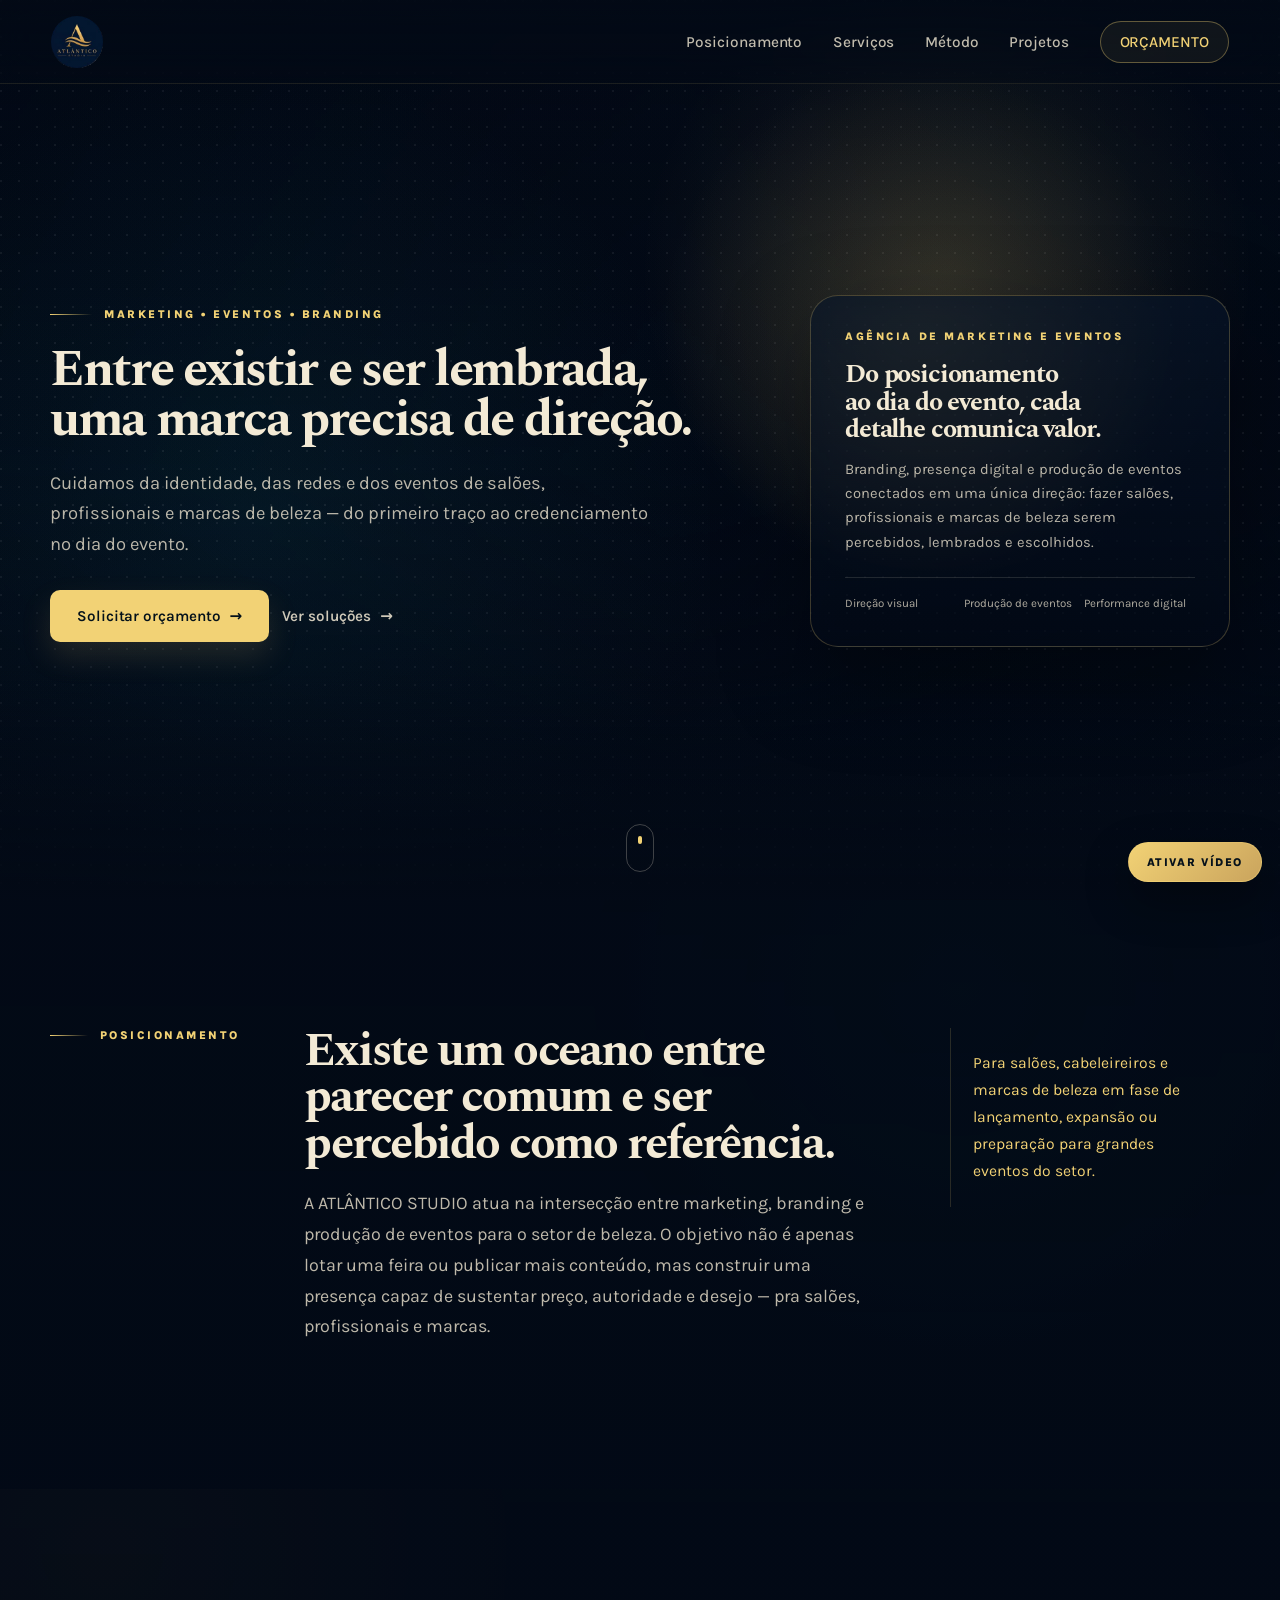
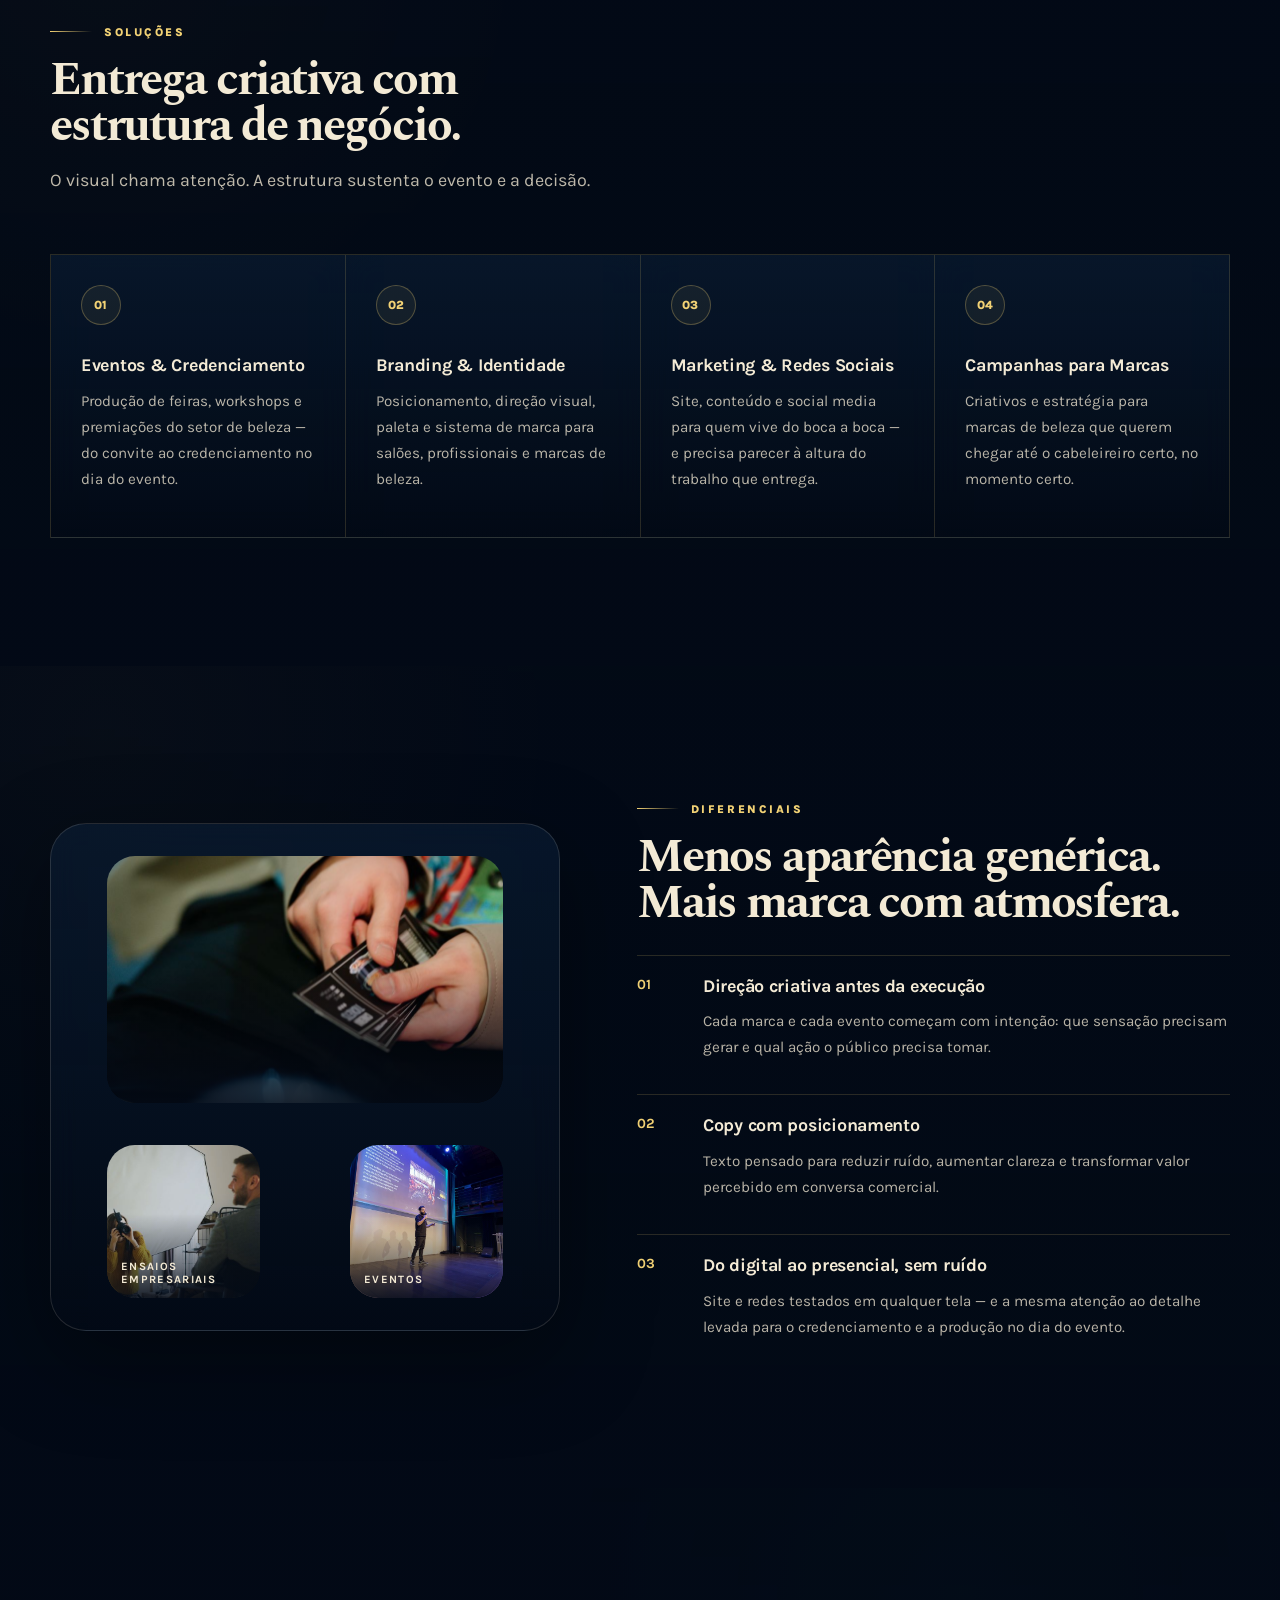
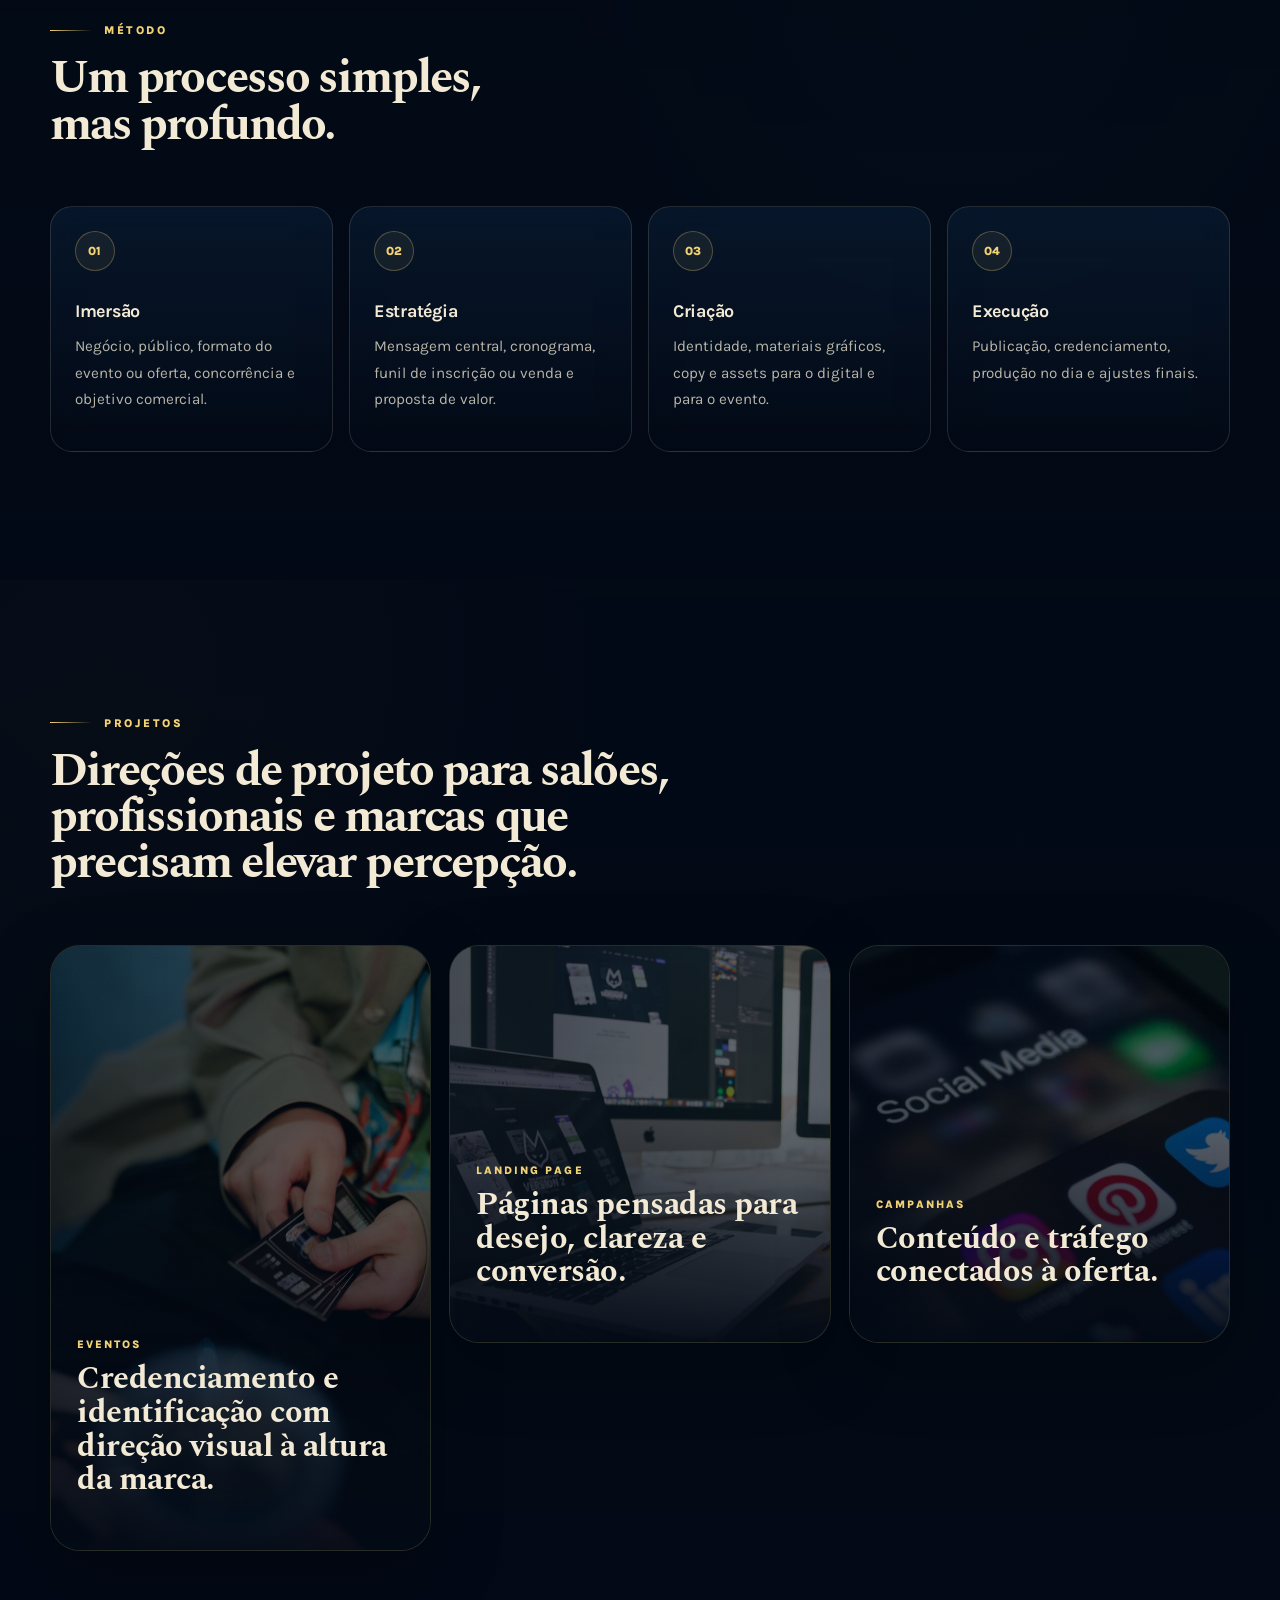
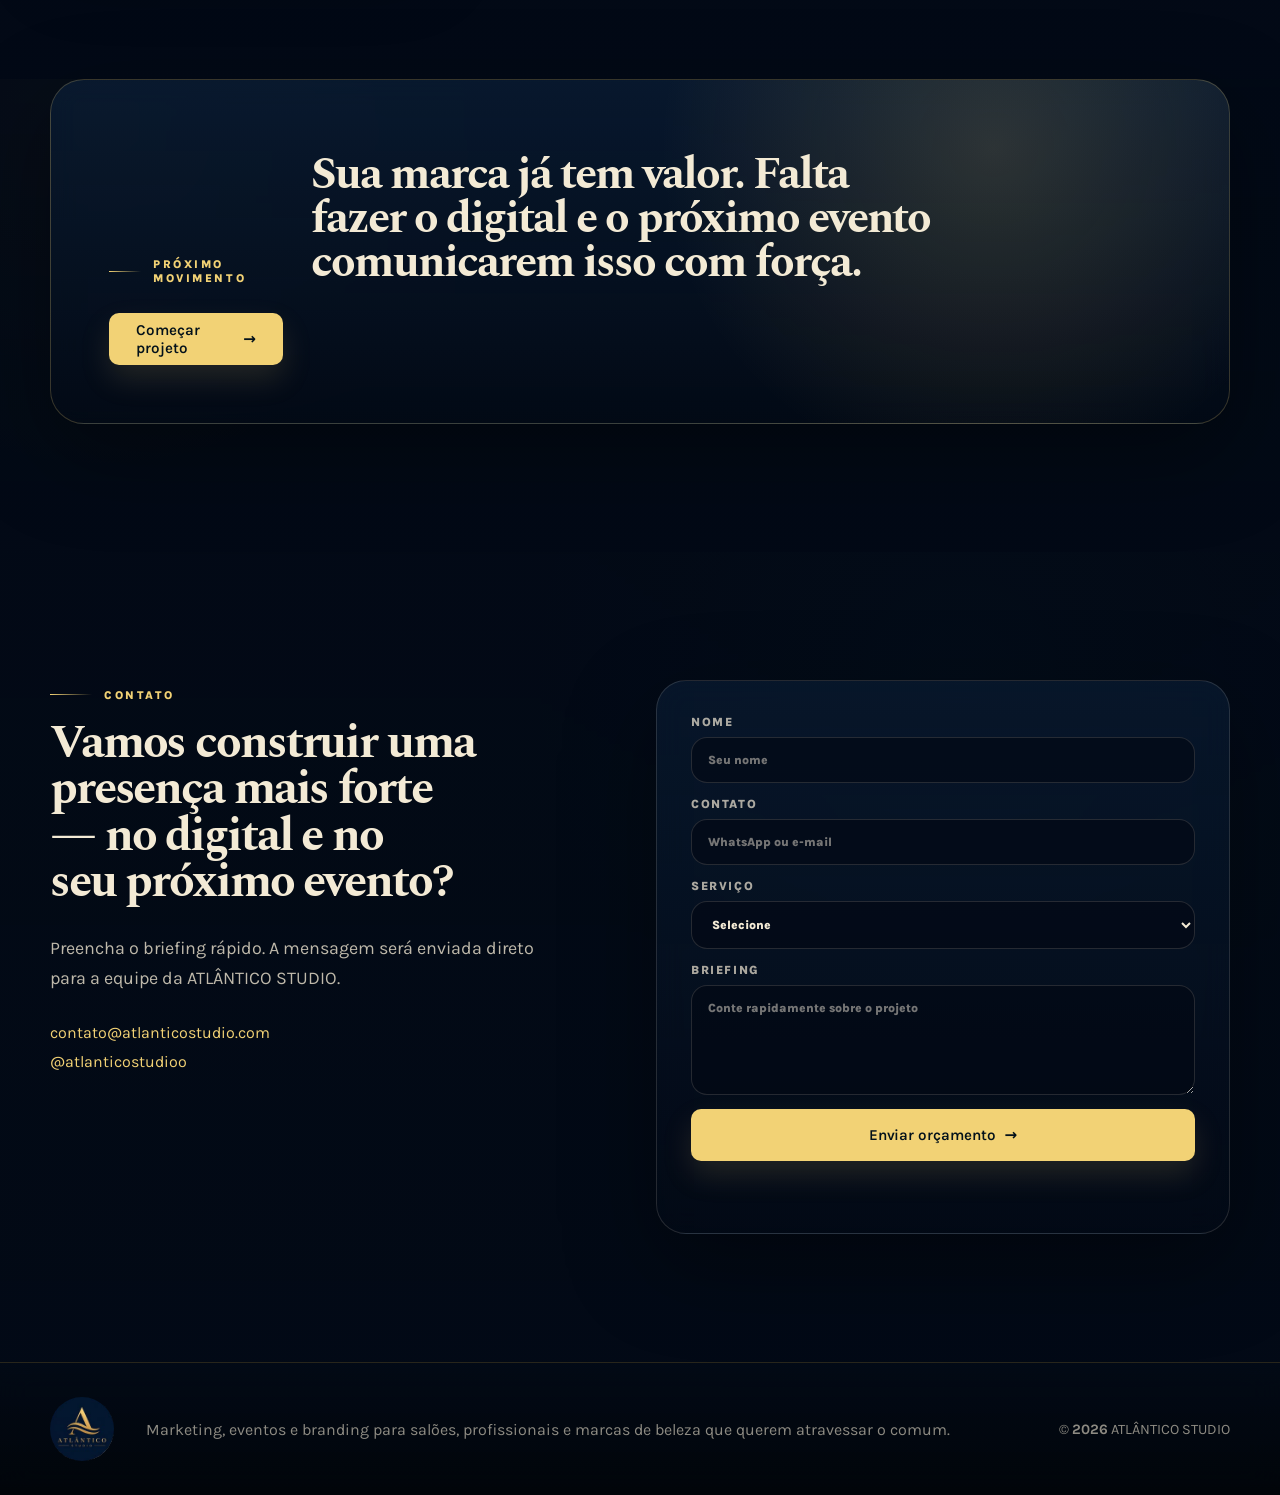
==== commit e936f659: "style: swap Fraunces/Work Sans typography for Spectral/Karla Cliente ainda achou a fonte anterior co" ====
--- a/index.html
+++ b/index.html
@@ -20,8 +20,8 @@
   <link rel="preload" href="assets/video/ocean-waves-crashing-rocks.mp4" as="video" type="video/mp4" />
   <link rel="preconnect" href="https://fonts.googleapis.com" />
   <link rel="preconnect" href="https://fonts.gstatic.com" crossorigin />
-  <link rel="stylesheet" href="https://fonts.googleapis.com/css2?family=Fraunces:ital,opsz,wght@0,9..144,400;0,9..144,500;0,9..144,600;1,9..144,500&family=Work+Sans:wght@400;500;600;700&display=swap" />
-  <link rel="stylesheet" href="style.css?v=23" />
+  <link rel="stylesheet" href="https://fonts.googleapis.com/css2?family=Spectral:ital,wght@0,400;0,500;0,600;0,700;1,500&family=Karla:wght@400;500;600;700&display=swap" />
+  <link rel="stylesheet" href="style.css?v=24" />
   <script type="application/ld+json">
   {
     "@context": "https://schema.org",
--- a/style.css
+++ b/style.css
@@ -21,7 +21,7 @@
   margin: 0;
   max-width: 100%;
   overflow-x: hidden;
-  font-family: "Work Sans", ui-sans-serif, system-ui, -apple-system, BlinkMacSystemFont, "Segoe UI", sans-serif;
+  font-family: "Karla", ui-sans-serif, system-ui, -apple-system, BlinkMacSystemFont, "Segoe UI", sans-serif;
   color: var(--sand);
   background: var(--navy-980);
   -webkit-font-smoothing: antialiased;
@@ -211,7 +211,7 @@
 }
 .eyebrow::before, .section-label::before { content: ""; width: 42px; height: 1px; background: linear-gradient(90deg, var(--gold-2), transparent); }
 h1, h2, h3, p { margin-top: 0; }
-h1, h2 { font-family: "Fraunces", Georgia, serif; letter-spacing: -.045em; line-height: .98; text-wrap: balance; }
+h1, h2 { font-family: "Spectral", Georgia, serif; letter-spacing: -.045em; line-height: .98; text-wrap: balance; }
 h1 { max-width: 820px; margin: 24px 0 22px; font-size: clamp(2.5rem, 4vw, 4.4rem); }
 h2 { font-size: clamp(2rem, 3.7vw, 3.8rem); }
 h3 { margin-bottom: 10px; font-size: clamp(1.04rem, 1.4vw, 1.18rem); line-height: 1.25; letter-spacing: -.015em; }
@@ -378,7 +378,7 @@
 .project-cta { display: block; margin-top: 12px; color: var(--gold-2); font-size: .78rem; font-weight: 700; font-style: normal; opacity: 0; transform: translateY(6px); transition: opacity .3s ease, transform .3s ease; }
 .project-card:hover .project-cta { opacity: 1; transform: none; }
 .project-card span { color: var(--gold-2); font-size: .7rem; font-weight: 850; letter-spacing: .18em; text-transform: uppercase; }
-.project-card h3 { margin: 10px 0 0; font-family: "Fraunces", Georgia, serif; font-size: clamp(1.55rem, 2.5vw, 2.15rem); line-height: 1.05; }
+.project-card h3 { margin: 10px 0 0; font-family: "Spectral", Georgia, serif; font-size: clamp(1.55rem, 2.5vw, 2.15rem); line-height: 1.05; }
 .project-card:hover img { transform: scale(1.06); opacity: .86; }
 .cta-band { padding-top: 0; }
 .cta-card { display: grid; grid-template-columns: 1fr auto; gap: 28px; align-items: end; padding: clamp(30px, 5vw, 58px); border: 1px solid rgba(242,210,117,.22); border-radius: 34px; background: radial-gradient(circle at 80% 20%, rgba(242,210,117,.16), transparent 34%), linear-gradient(180deg, rgba(11,31,56,.70), rgba(3,10,22,.54)); box-shadow: var(--shadow); backdrop-filter: blur(14px); }
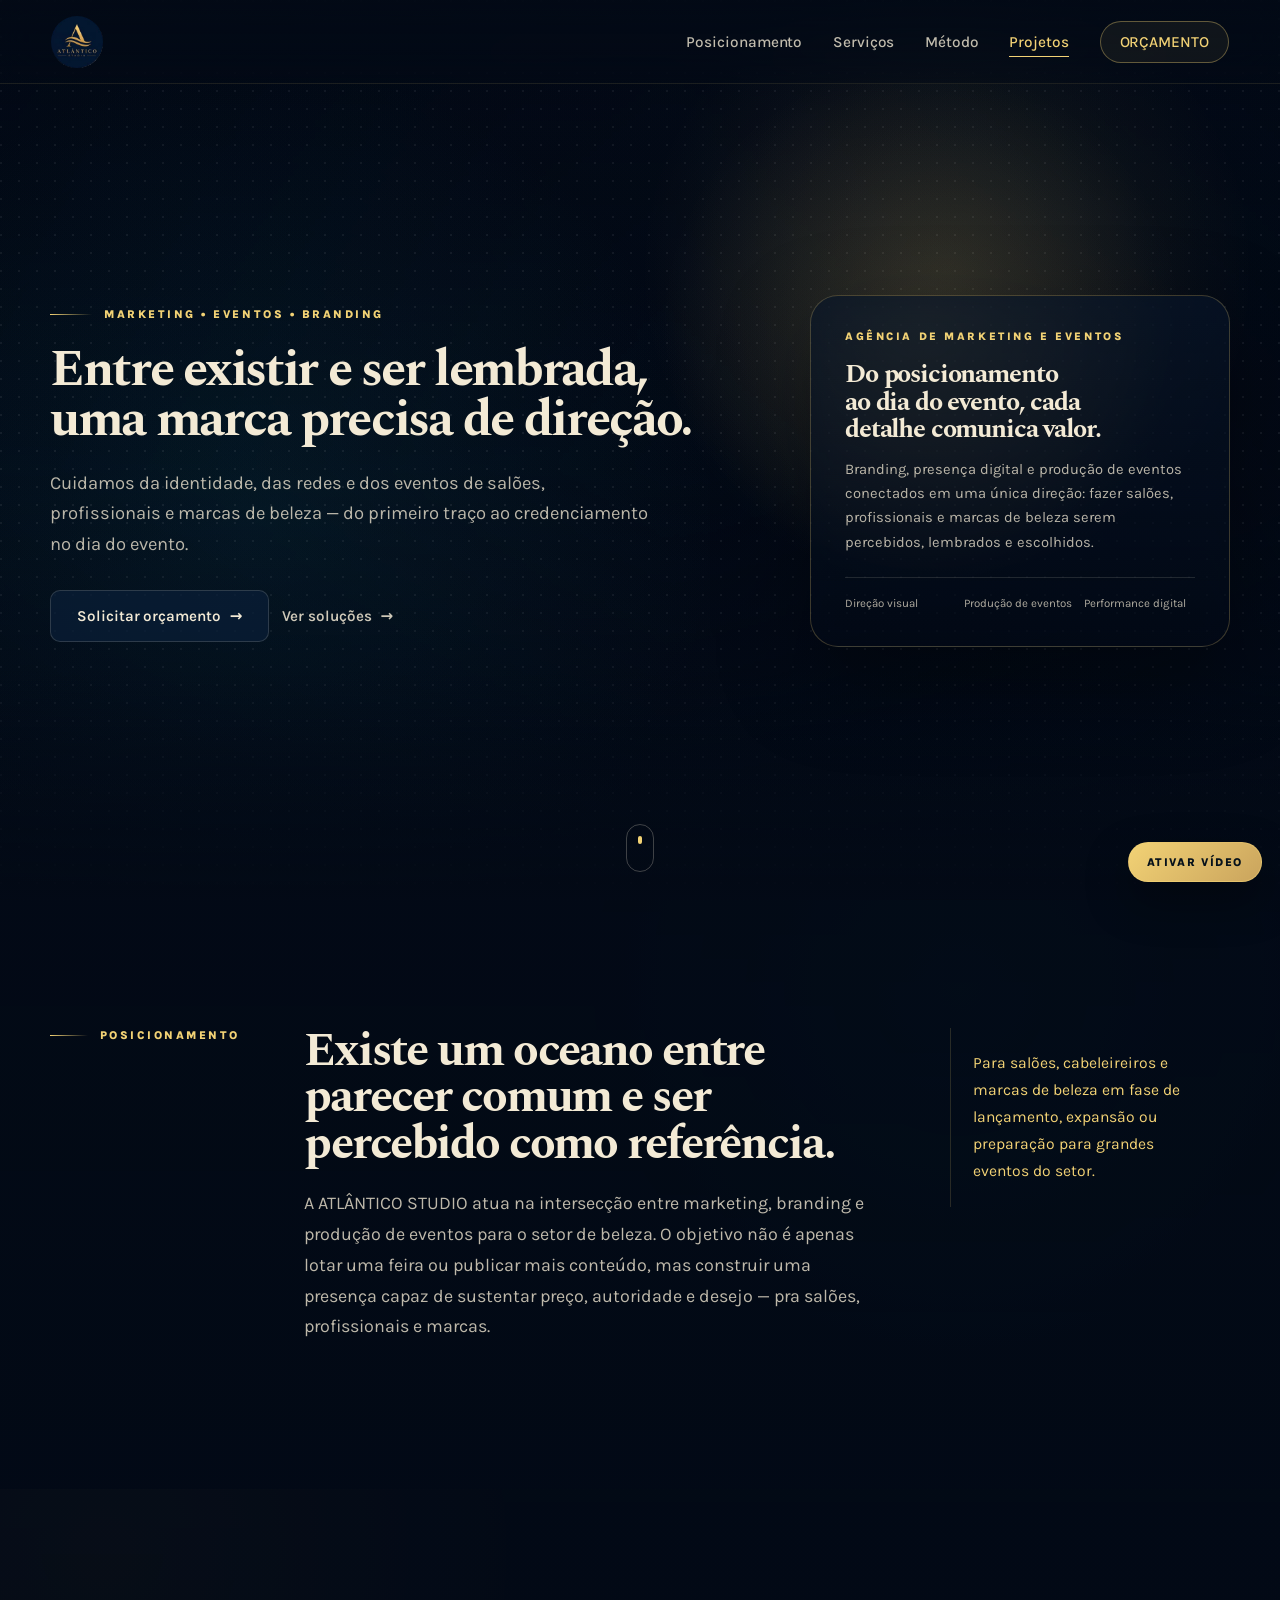
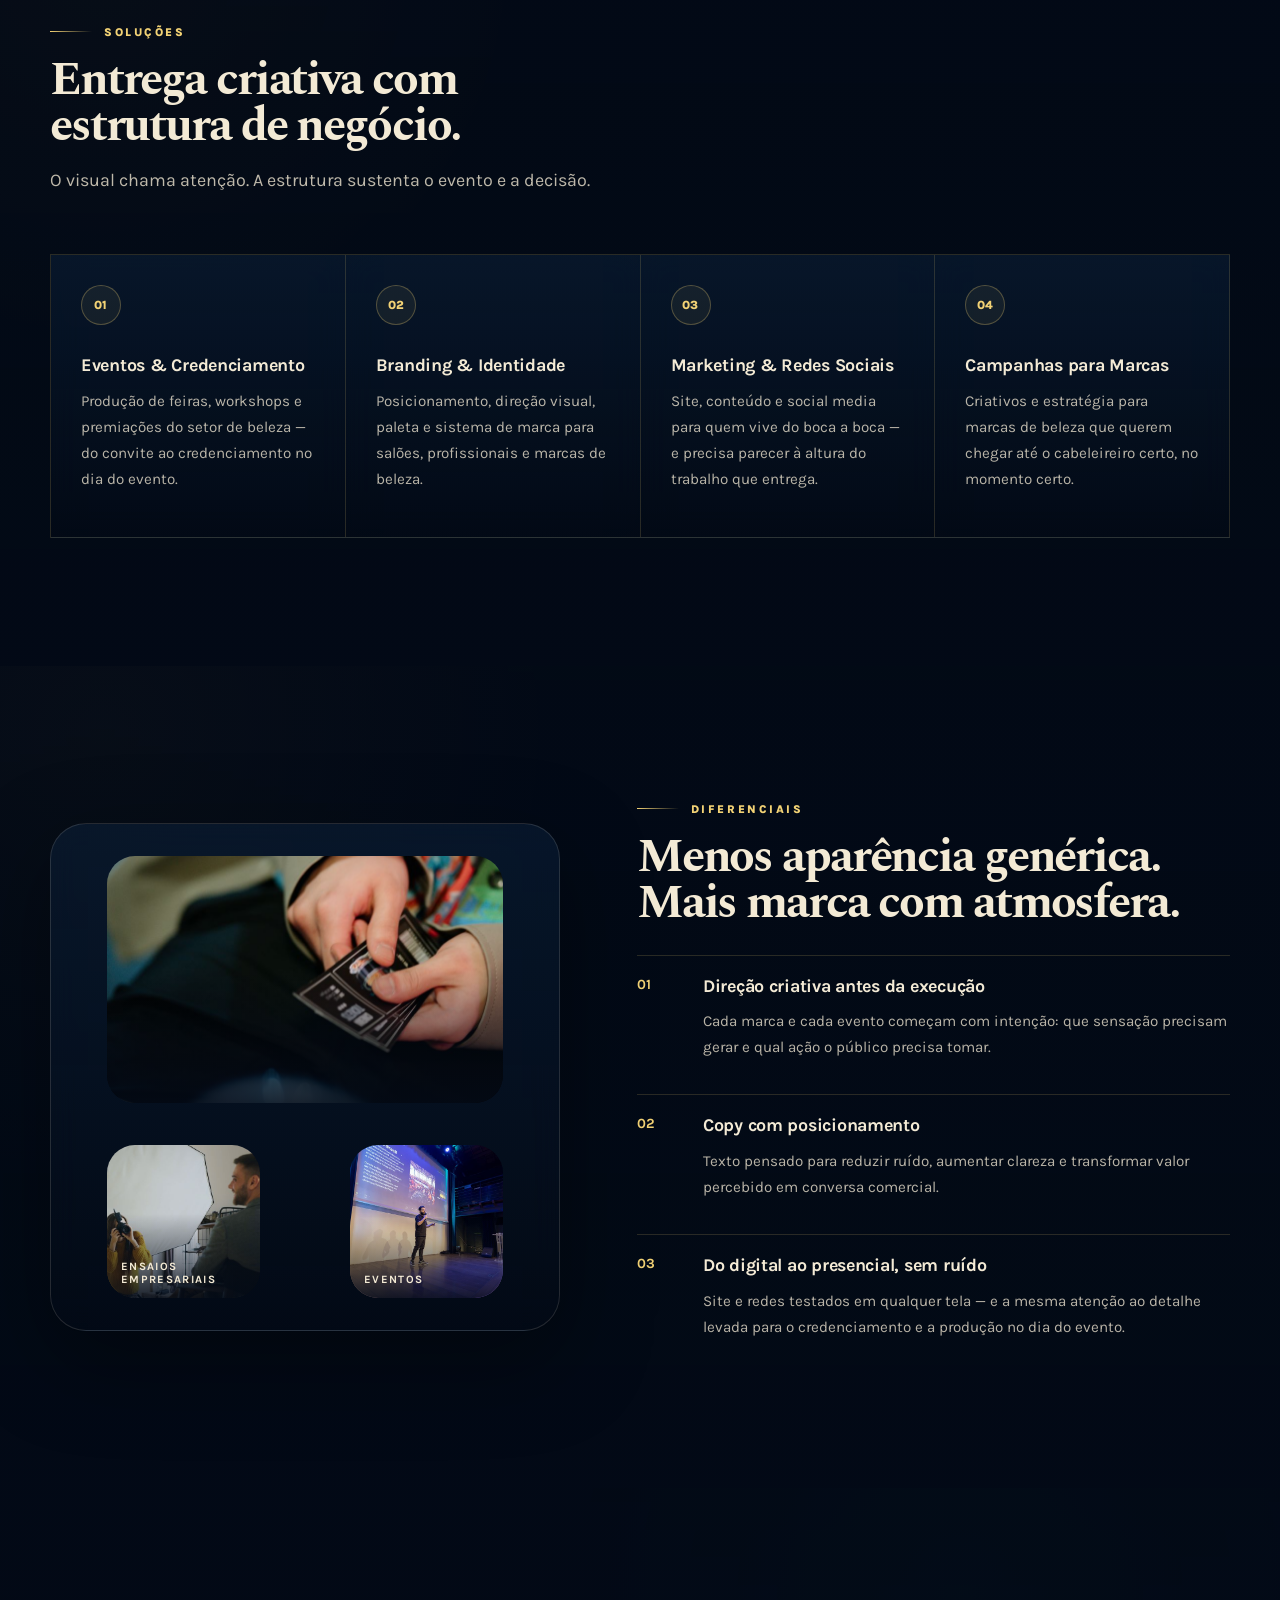
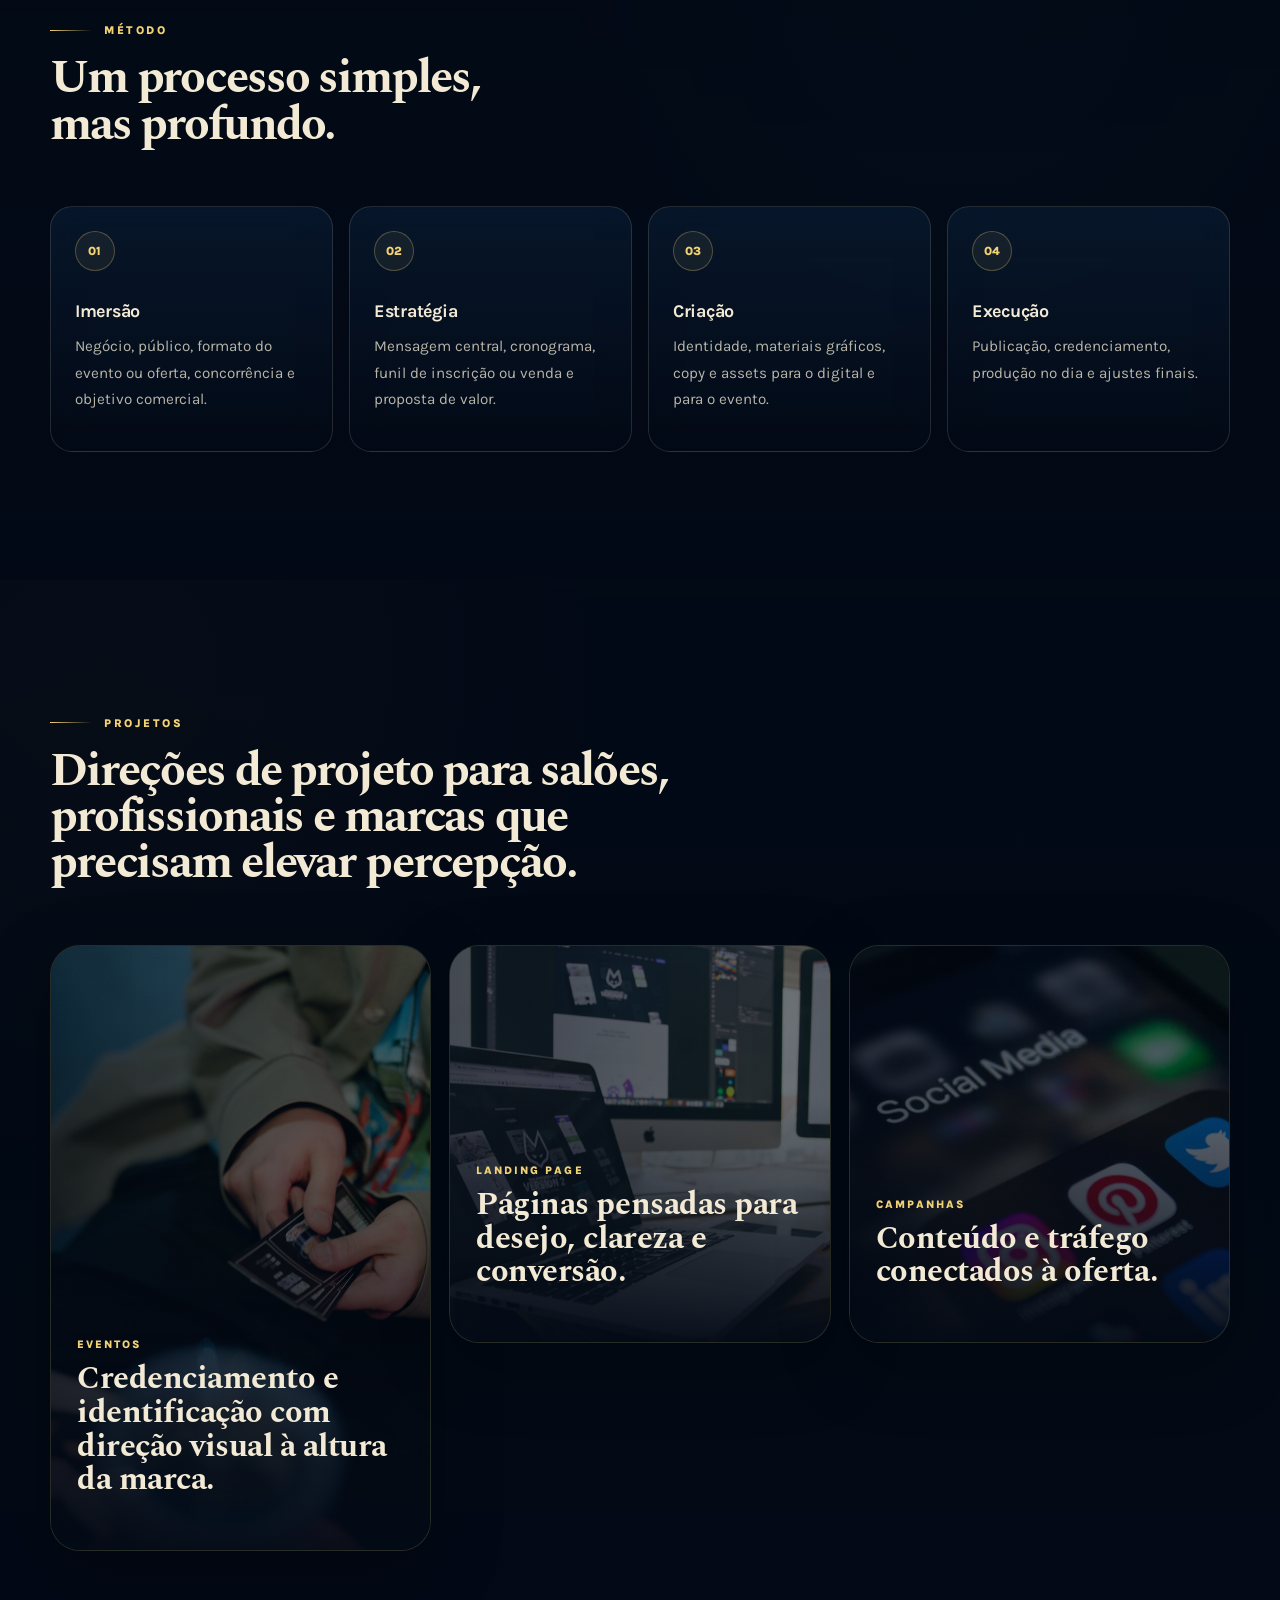
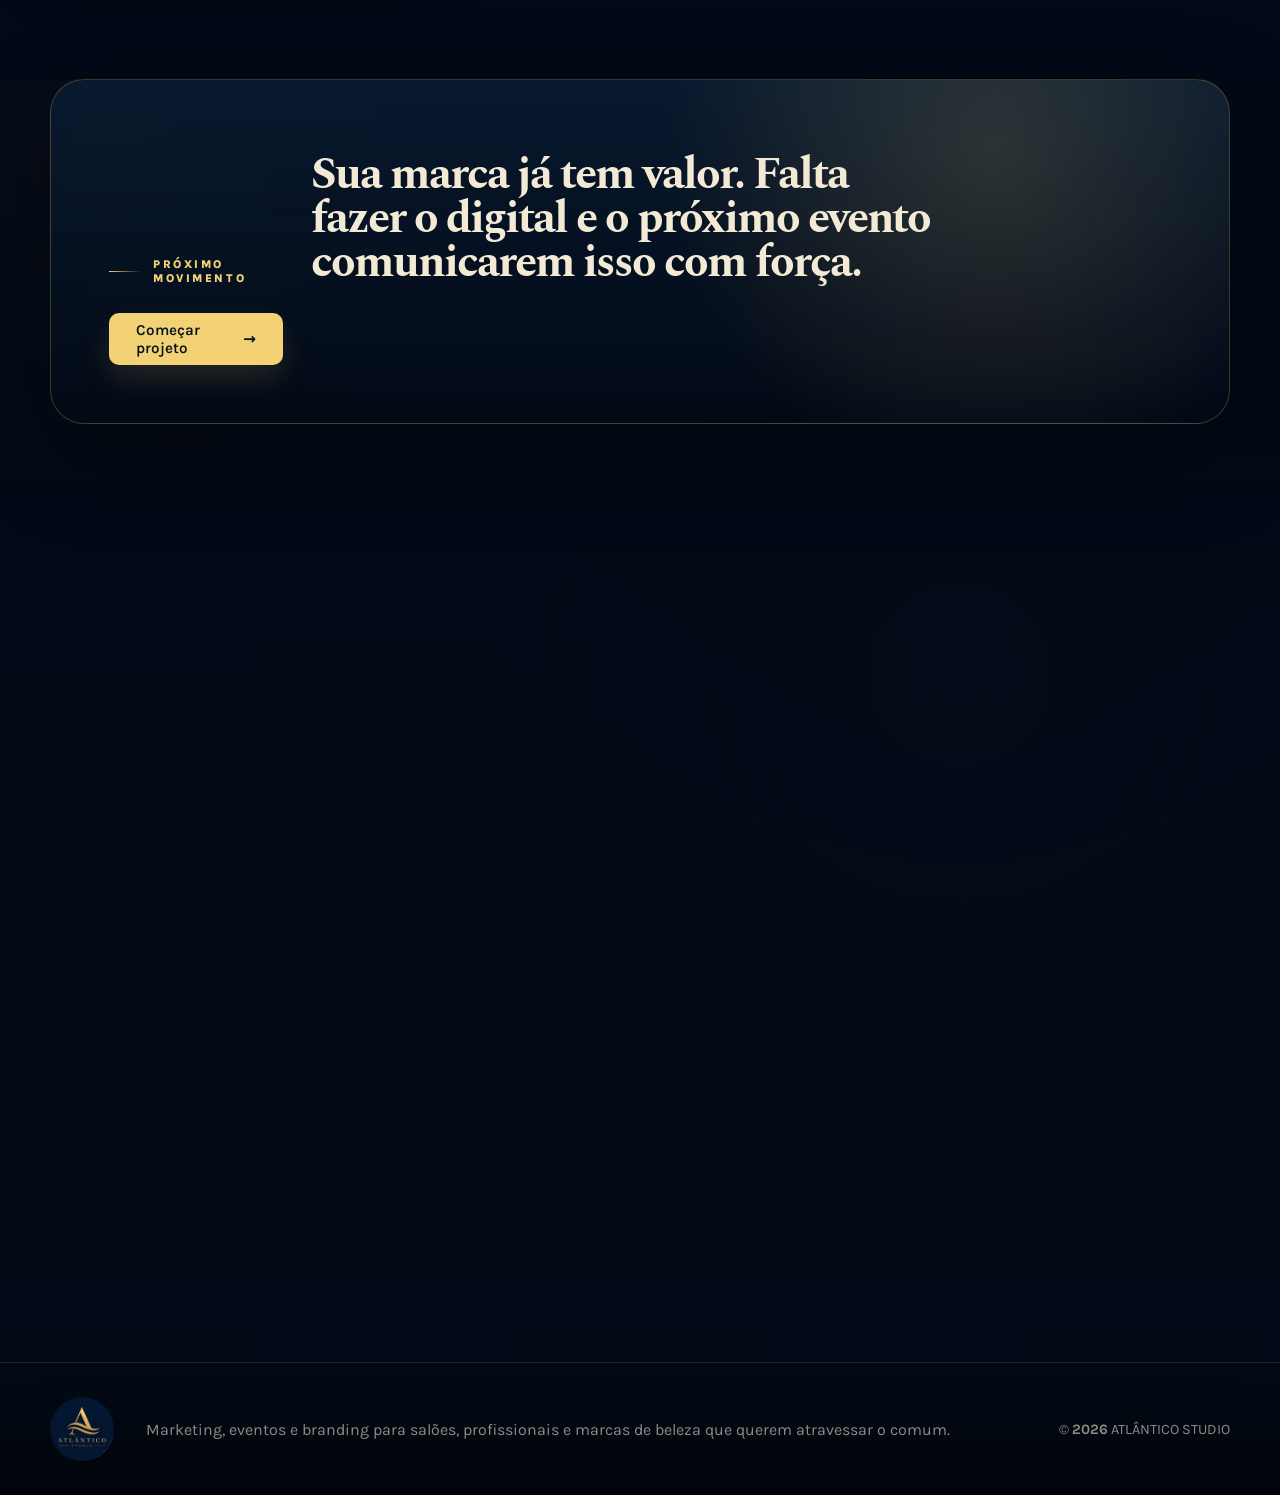
==== commit 94ad90f5: "feat: replace hero primary button with magnetic glow/letter-lift interaction Custom cursor-tracking " ====
--- a/index.html
+++ b/index.html
@@ -21,7 +21,7 @@
   <link rel="preconnect" href="https://fonts.googleapis.com" />
   <link rel="preconnect" href="https://fonts.gstatic.com" crossorigin />
   <link rel="stylesheet" href="https://fonts.googleapis.com/css2?family=Spectral:ital,wght@0,400;0,500;0,600;0,700;1,500&family=Karla:wght@400;500;600;700&display=swap" />
-  <link rel="stylesheet" href="style.css?v=24" />
+  <link rel="stylesheet" href="style.css?v=25" />
   <script type="application/ld+json">
   {
     "@context": "https://schema.org",
@@ -87,7 +87,11 @@
             Cuidamos da identidade, das redes e dos eventos de salões, profissionais e marcas de beleza — do primeiro traço ao credenciamento no dia do evento.
           </p>
           <div class="hero-actions">
-            <a href="#contato" class="btn btn-primary">Solicitar orçamento<span class="btn-arrow">→</span></a>
+            <a href="#contato" class="btn btn-magnetic">
+              <span class="mag-glow"></span>
+              <span class="mag-text"><span class="mag-ch">S</span><span class="mag-ch">o</span><span class="mag-ch">l</span><span class="mag-ch">i</span><span class="mag-ch">c</span><span class="mag-ch">i</span><span class="mag-ch">t</span><span class="mag-ch">a</span><span class="mag-ch">r</span><span class="mag-ch">&nbsp;</span><span class="mag-ch">o</span><span class="mag-ch">r</span><span class="mag-ch">ç</span><span class="mag-ch">a</span><span class="mag-ch">m</span><span class="mag-ch">e</span><span class="mag-ch">n</span><span class="mag-ch">t</span><span class="mag-ch">o</span></span>
+              <span class="btn-arrow">→</span>
+            </a>
             <a href="#servicos" class="btn btn-secondary">Ver soluções<span class="btn-arrow">→</span></a>
           </div>
         </div>
@@ -282,6 +286,6 @@
     </div>
   </footer>
 
-  <script src="script.js?v=16"></script>
+  <script src="script.js?v=17"></script>
 </body>
 </html>
--- a/style.css
+++ b/style.css
@@ -261,6 +261,30 @@
   will-change: transform;
 }
 .btn-primary:hover { background: var(--gold-2); box-shadow: 0 18px 38px rgba(202,164,93,.26); }
+.btn-magnetic {
+  position: relative;
+  overflow: hidden;
+  isolation: isolate;
+  color: var(--sand);
+  background: rgba(11,31,56,.72);
+  border: 1px solid rgba(243,234,213,.16);
+  transition: transform .5s cubic-bezier(.16,1,.3,1), border-color .4s ease, background .4s ease;
+  will-change: transform;
+}
+.btn-magnetic:hover { border-color: rgba(242,210,117,.4); background: rgba(18,44,76,.88); }
+.mag-glow {
+  position: absolute;
+  inset: 0;
+  z-index: 0;
+  opacity: 0;
+  background: radial-gradient(140px circle at var(--gx, 50%) var(--gy, 50%), rgba(242,210,117,.25), transparent 70%);
+  transition: opacity .35s ease;
+  pointer-events: none;
+}
+.btn-magnetic:hover .mag-glow { opacity: 1; }
+.mag-text { position: relative; z-index: 1; display: inline-flex; }
+.mag-ch { display: inline-block; transition: transform .35s cubic-bezier(.34,1.56,.64,1), color .35s ease; }
+.btn-magnetic .btn-arrow { position: relative; z-index: 1; }
 .btn-secondary {
   min-height: auto;
   padding: 0;
@@ -473,7 +497,7 @@
   .eyebrow, .section-label { font-size: .64rem; letter-spacing: .17em; }
   .hero-copy p { font-size: .96rem; line-height: 1.58; }
   .hero-actions { width: 100%; }
-  .btn-primary { width: 100%; min-height: 52px; }
+  .btn-primary, .btn-magnetic { width: 100%; min-height: 52px; }
   .hero-panel { border-radius: 24px; padding: 20px; }
   .hero-panel h2 { font-size: 1.38rem; }
   .services-grid, .method-grid { grid-template-columns: 1fr; }
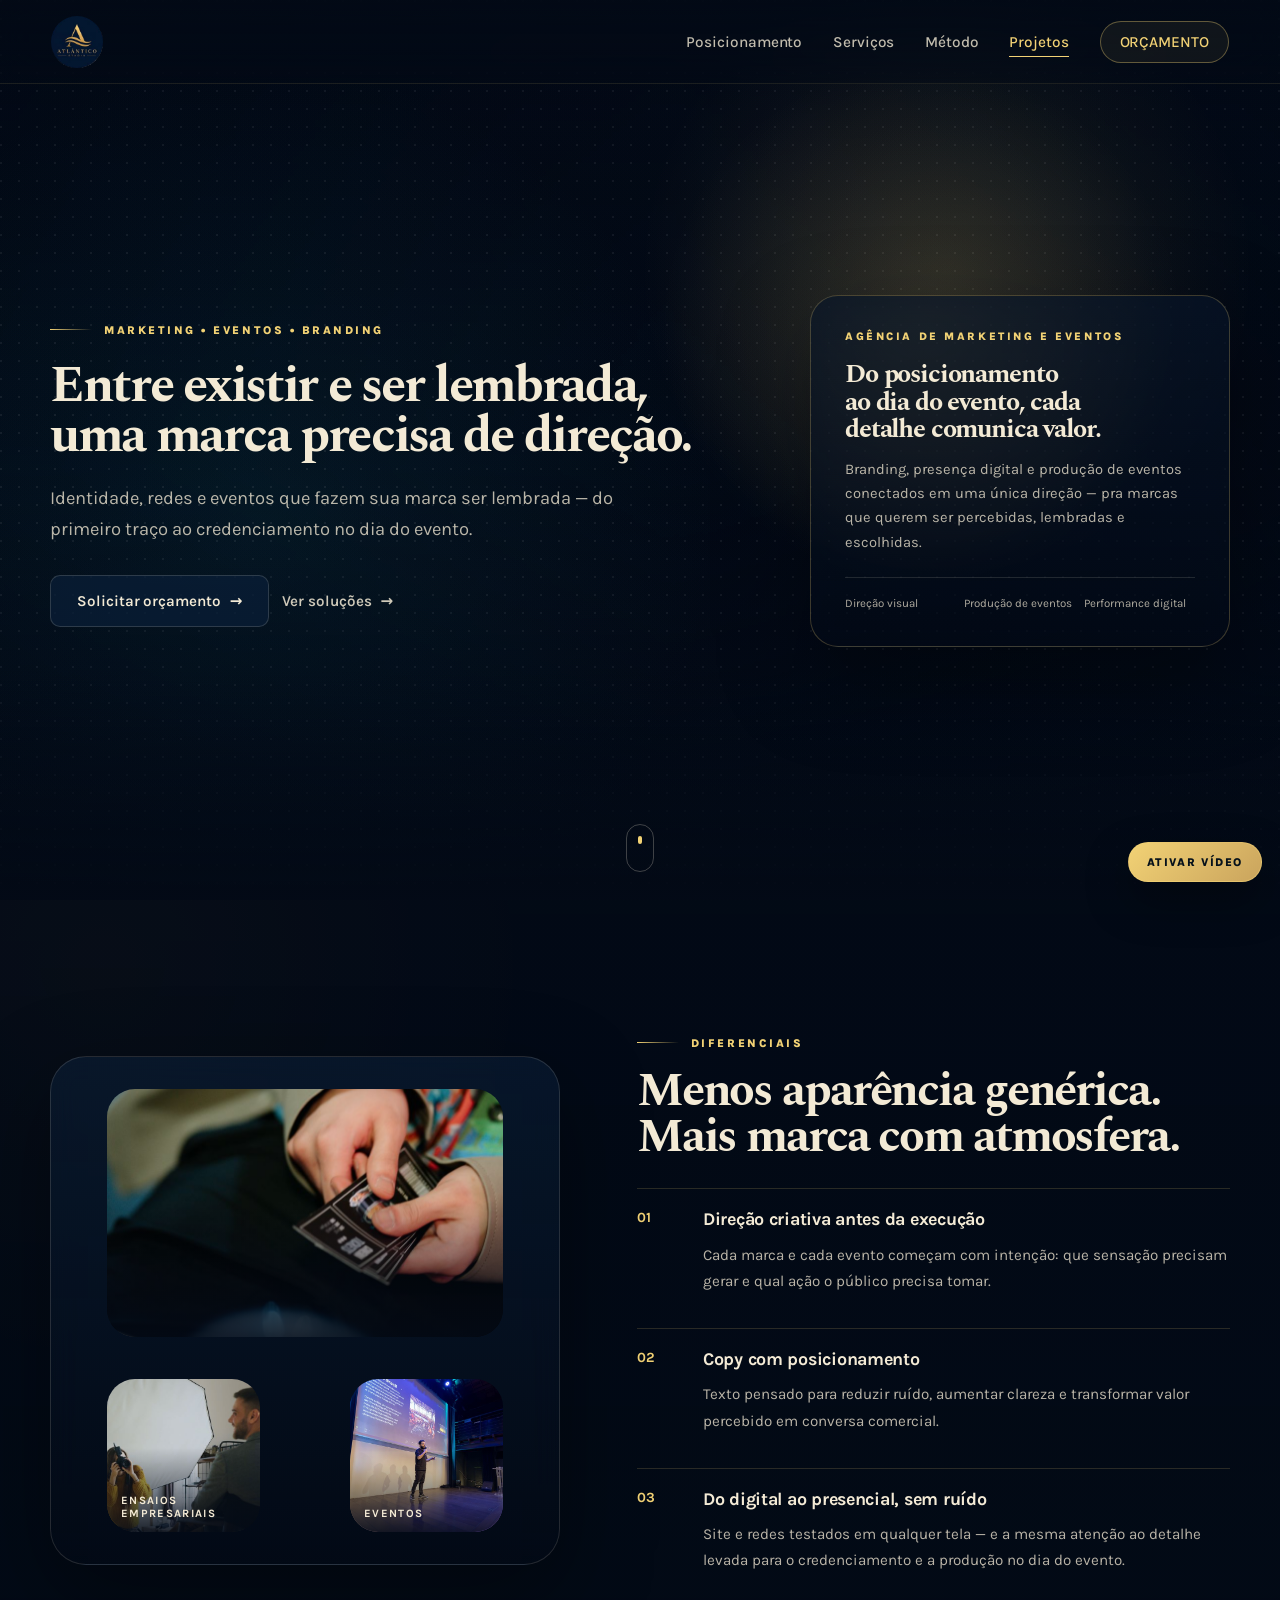
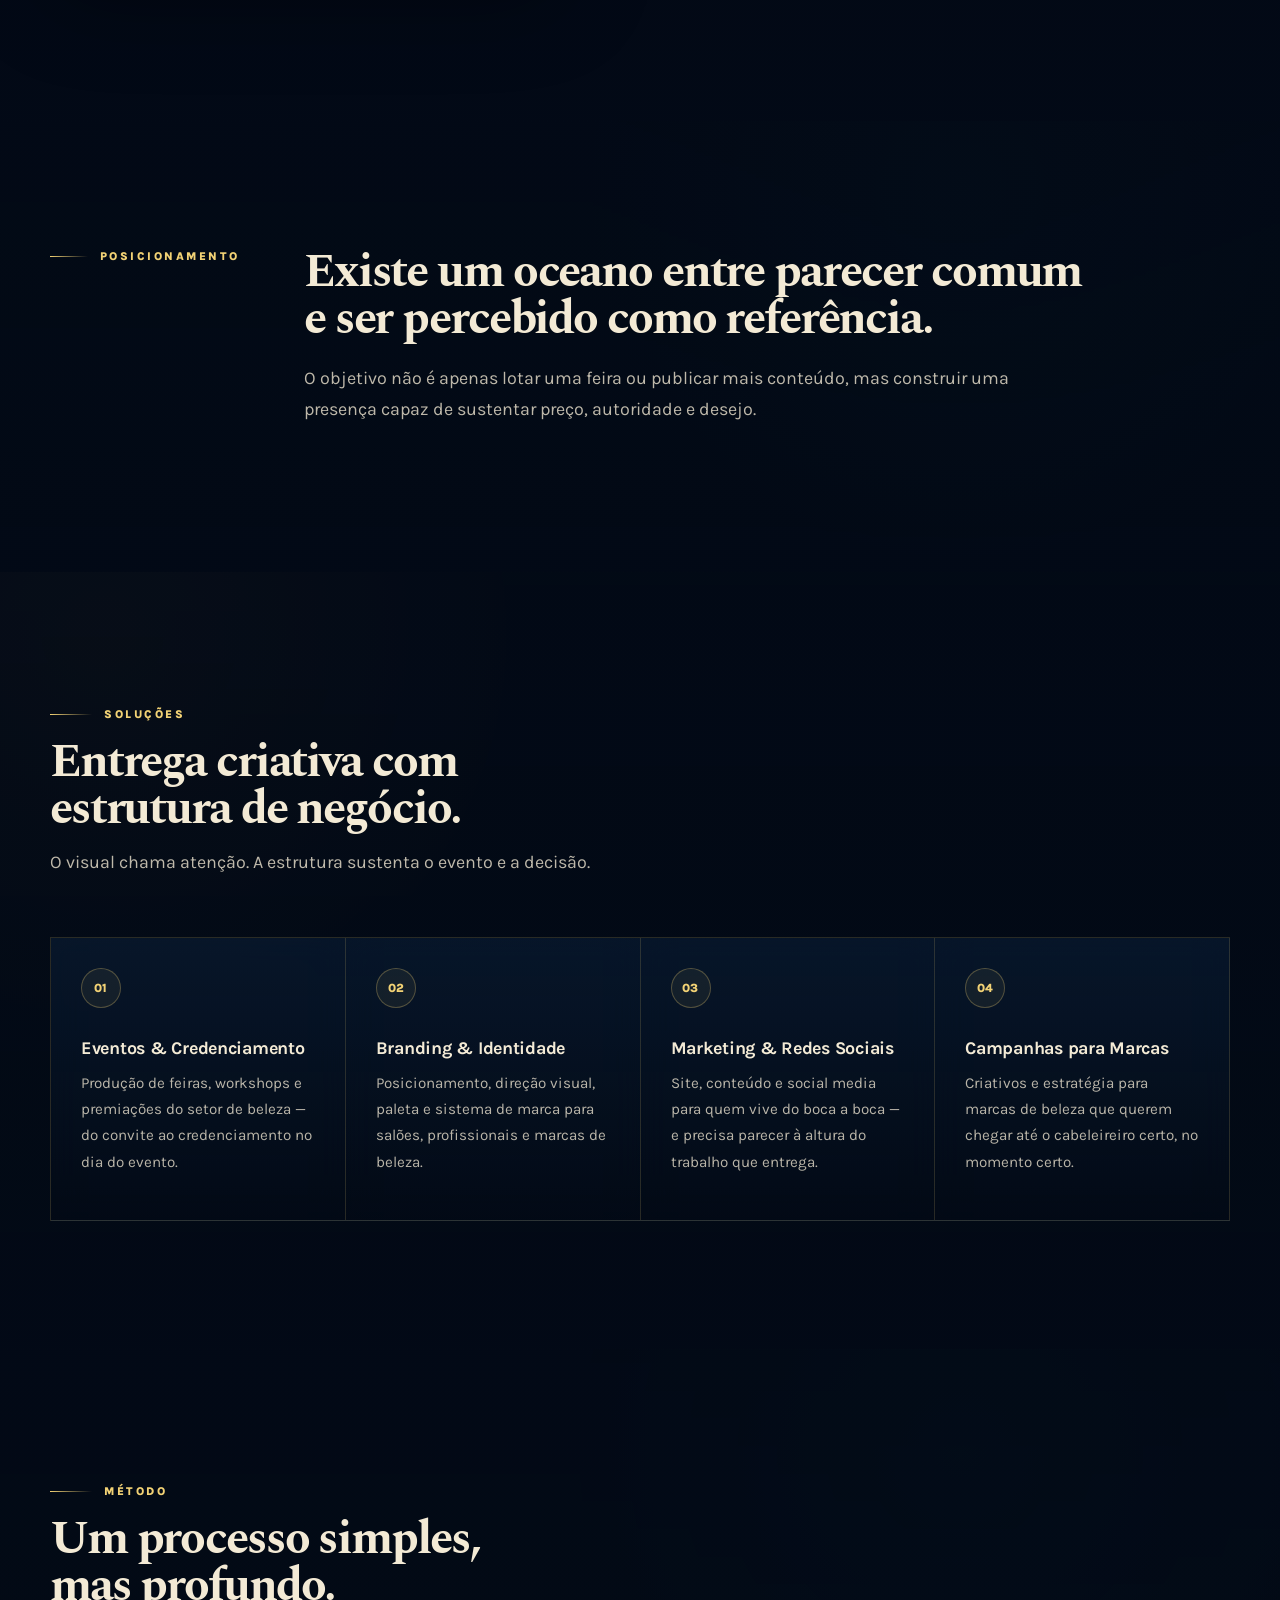
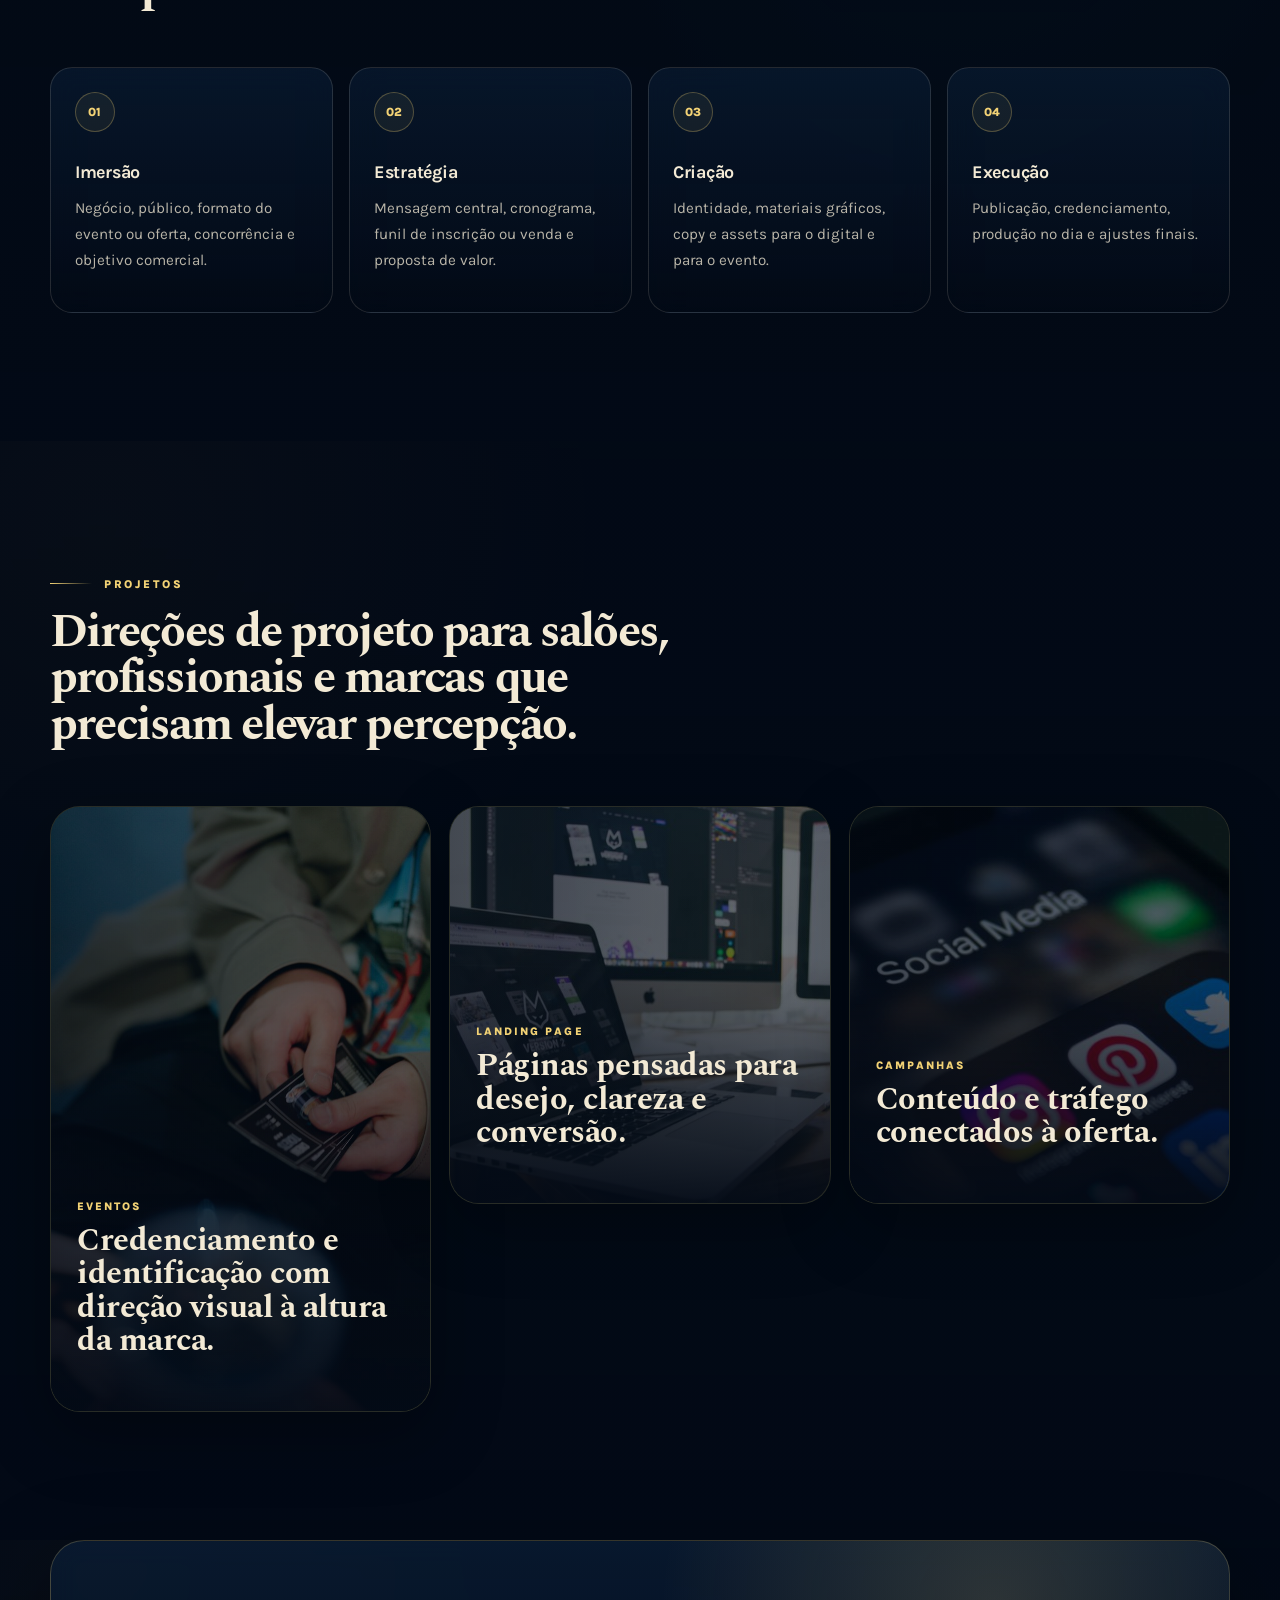
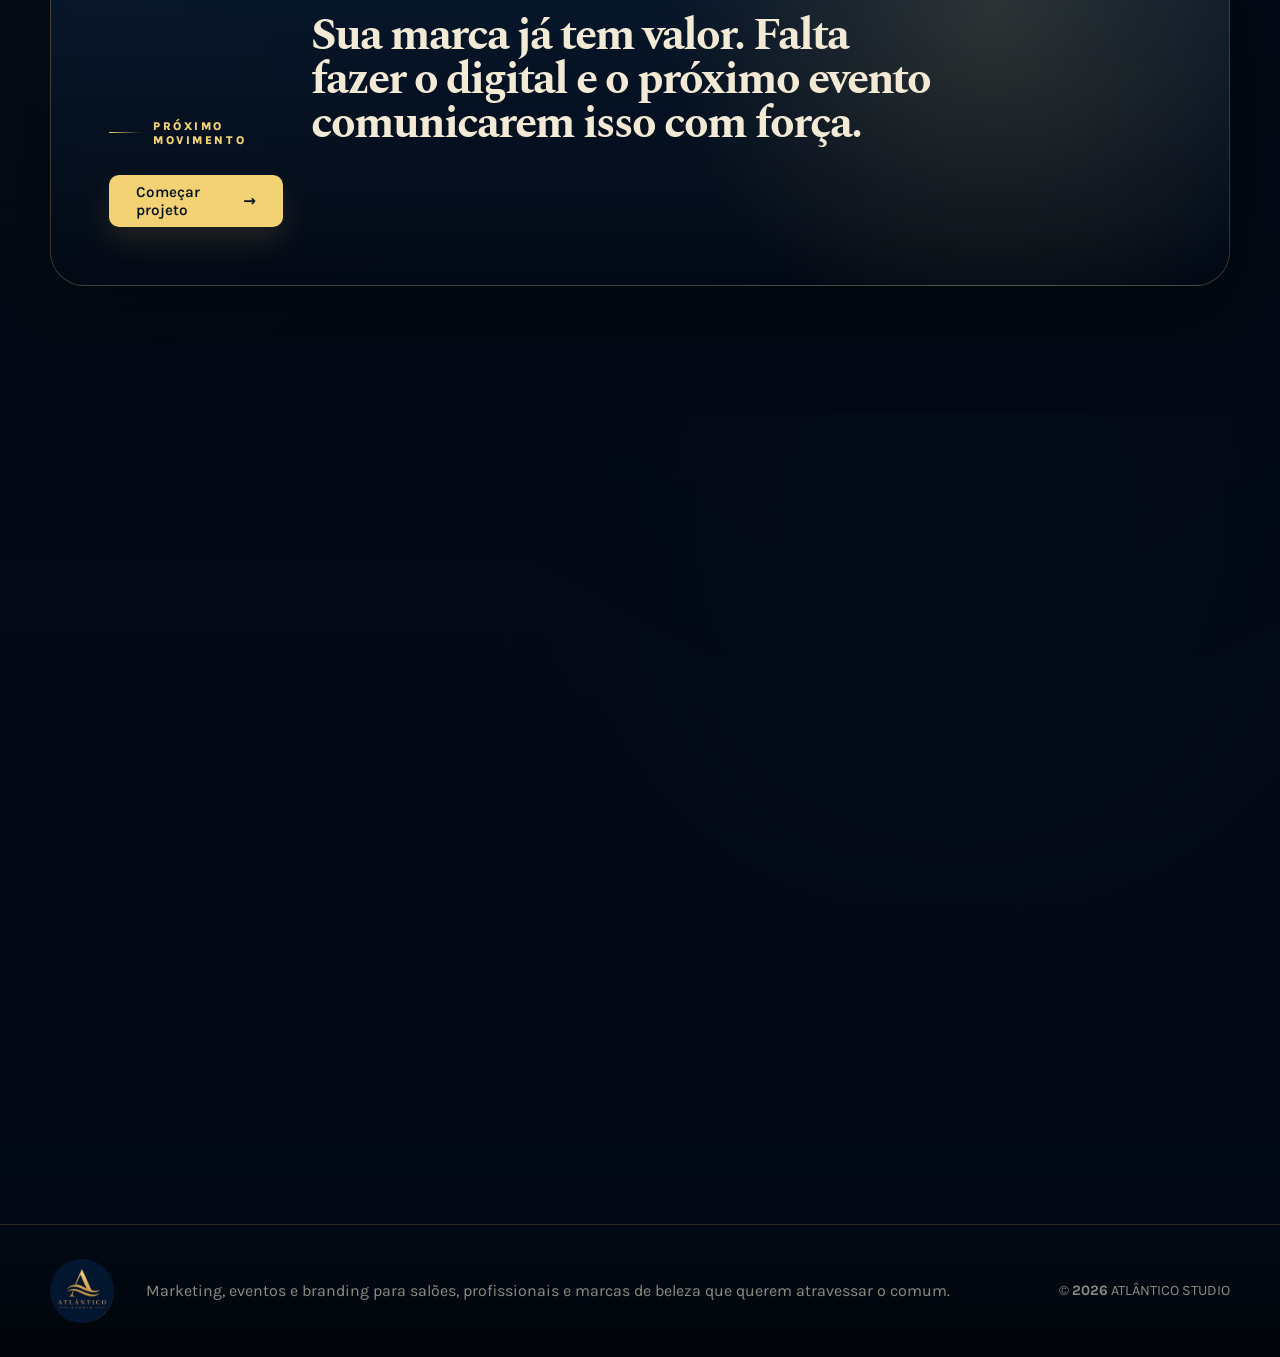
==== commit 8598c55e: "content: trim copy, broaden beauty-specific wording, reorder sections, fix mobile hero spacing - Pos" ====
--- a/index.html
+++ b/index.html
@@ -21,7 +21,7 @@
   <link rel="preconnect" href="https://fonts.googleapis.com" />
   <link rel="preconnect" href="https://fonts.gstatic.com" crossorigin />
   <link rel="stylesheet" href="https://fonts.googleapis.com/css2?family=Spectral:ital,wght@0,400;0,500;0,600;0,700;1,500&family=Karla:wght@400;500;600;700&display=swap" />
-  <link rel="stylesheet" href="style.css?v=25" />
+  <link rel="stylesheet" href="style.css?v=26" />
   <script type="application/ld+json">
   {
     "@context": "https://schema.org",
@@ -84,7 +84,7 @@
           <span class="eyebrow">Marketing • Eventos • Branding</span>
           <h1>Entre existir e ser lembrada, uma marca precisa de direção.</h1>
           <p>
-            Cuidamos da identidade, das redes e dos eventos de salões, profissionais e marcas de beleza — do primeiro traço ao credenciamento no dia do evento.
+            Identidade, redes e eventos que fazem sua marca ser lembrada — do primeiro traço ao credenciamento no dia do evento.
           </p>
           <div class="hero-actions">
             <a href="#contato" class="btn btn-magnetic">
@@ -100,7 +100,7 @@
           <div class="hero-panel-inner">
             <span>Agência de marketing e eventos</span>
             <h2>Do posicionamento ao dia do evento, cada detalhe comunica valor.</h2>
-            <p>Branding, presença digital e produção de eventos conectados em uma única direção: fazer salões, profissionais e marcas de beleza serem percebidos, lembrados e escolhidos.</p>
+            <p>Branding, presença digital e produção de eventos conectados em uma única direção — pra marcas que querem ser percebidas, lembradas e escolhidas.</p>
             <div class="panel-points">
               <small>Direção visual</small>
               <small>Produção de eventos</small>
@@ -111,54 +111,6 @@
       </div>
 
       <a href="#posicionamento" class="scroll-cue" aria-label="Ir para a próxima seção"><span></span></a>
-    </section>
-
-    <section class="section intro" id="posicionamento">
-      <div class="container intro-grid">
-        <div class="section-label reveal">Posicionamento</div>
-        <div class="intro-copy reveal">
-          <h2>Existe um oceano entre parecer comum e ser percebido como referência.</h2>
-          <p>
-            A ATLÂNTICO STUDIO atua na intersecção entre marketing, branding e produção de eventos para o setor de beleza. O objetivo não é apenas lotar uma feira ou publicar mais conteúdo, mas construir uma presença capaz de sustentar preço, autoridade e desejo — pra salões, profissionais e marcas.
-          </p>
-        </div>
-        <div class="intro-note reveal">
-          <p>Para salões, cabeleireiros e marcas de beleza em fase de lançamento, expansão ou preparação para grandes eventos do setor.</p>
-        </div>
-      </div>
-    </section>
-
-    <section class="section services" id="servicos">
-      <div class="container">
-        <div class="section-head reveal">
-          <span class="eyebrow">Soluções</span>
-          <h2>Entrega criativa com estrutura de negócio.</h2>
-          <p>O visual chama atenção. A estrutura sustenta o evento e a decisão.</p>
-        </div>
-
-        <div class="services-grid">
-          <article class="service-card reveal">
-            <span>01</span>
-            <h3>Eventos & Credenciamento</h3>
-            <p>Produção de feiras, workshops e premiações do setor de beleza — do convite ao credenciamento no dia do evento.</p>
-          </article>
-          <article class="service-card reveal">
-            <span>02</span>
-            <h3>Branding & Identidade</h3>
-            <p>Posicionamento, direção visual, paleta e sistema de marca para salões, profissionais e marcas de beleza.</p>
-          </article>
-          <article class="service-card reveal">
-            <span>03</span>
-            <h3>Marketing & Redes Sociais</h3>
-            <p>Site, conteúdo e social media para quem vive do boca a boca — e precisa parecer à altura do trabalho que entrega.</p>
-          </article>
-          <article class="service-card reveal">
-            <span>04</span>
-            <h3>Campanhas para Marcas</h3>
-            <p>Criativos e estratégia para marcas de beleza que querem chegar até o cabeleireiro certo, no momento certo.</p>
-          </article>
-        </div>
-      </div>
     </section>
 
     <section class="section difference">
@@ -208,6 +160,51 @@
       </div>
     </section>
 
+    <section class="section intro" id="posicionamento">
+      <div class="container intro-grid">
+        <div class="section-label reveal">Posicionamento</div>
+        <div class="intro-copy reveal">
+          <h2>Existe um oceano entre parecer comum e ser percebido como referência.</h2>
+          <p>
+            O objetivo não é apenas lotar uma feira ou publicar mais conteúdo, mas construir uma presença capaz de sustentar preço, autoridade e desejo.
+          </p>
+        </div>
+      </div>
+    </section>
+
+    <section class="section services" id="servicos">
+      <div class="container">
+        <div class="section-head reveal">
+          <span class="eyebrow">Soluções</span>
+          <h2>Entrega criativa com estrutura de negócio.</h2>
+          <p>O visual chama atenção. A estrutura sustenta o evento e a decisão.</p>
+        </div>
+
+        <div class="services-grid">
+          <article class="service-card reveal">
+            <span>01</span>
+            <h3>Eventos & Credenciamento</h3>
+            <p>Produção de feiras, workshops e premiações do setor de beleza — do convite ao credenciamento no dia do evento.</p>
+          </article>
+          <article class="service-card reveal">
+            <span>02</span>
+            <h3>Branding & Identidade</h3>
+            <p>Posicionamento, direção visual, paleta e sistema de marca para salões, profissionais e marcas de beleza.</p>
+          </article>
+          <article class="service-card reveal">
+            <span>03</span>
+            <h3>Marketing & Redes Sociais</h3>
+            <p>Site, conteúdo e social media para quem vive do boca a boca — e precisa parecer à altura do trabalho que entrega.</p>
+          </article>
+          <article class="service-card reveal">
+            <span>04</span>
+            <h3>Campanhas para Marcas</h3>
+            <p>Criativos e estratégia para marcas de beleza que querem chegar até o cabeleireiro certo, no momento certo.</p>
+          </article>
+        </div>
+      </div>
+    </section>
+
     <section class="section method" id="metodo">
       <div class="container">
         <div class="section-head compact reveal">
--- a/style.css
+++ b/style.css
@@ -349,11 +349,9 @@
 .section-head h2 { margin: 18px 0 16px; }
 .section-head p { max-width: 560px; color: rgba(243,234,213,.78); font-size: clamp(.95rem, .84rem + .6vw, 1.12rem); }
 .section-head.compact { max-width: 700px; }
-.intro-grid { display: grid; grid-template-columns: 190px minmax(0, 1fr) 280px; gap: clamp(26px, 5vw, 70px); align-items: start; }
+.intro-grid { display: grid; grid-template-columns: 190px minmax(0, 1fr); gap: clamp(26px, 5vw, 70px); align-items: start; }
 .intro-copy h2 { max-width: 900px; margin-bottom: 22px; }
 .intro-copy p { max-width: 720px; color: rgba(243,234,213,.78); font-size: clamp(.95rem, .84rem + .6vw, 1.12rem); }
-.intro-note { padding: 22px; border-left: 1px solid var(--line); }
-.intro-note p { margin: 0; color: var(--gold-2); font-size: .98rem; }
 .services-grid { display: grid; grid-template-columns: repeat(4, 1fr); border-top: 1px solid var(--line); border-left: 1px solid var(--line); }
 .service-card { position: relative; min-height: 250px; padding: clamp(22px, 3vw, 30px); border-right: 1px solid var(--line); border-bottom: 1px solid var(--line); background: linear-gradient(180deg, rgba(11,31,56,.58), rgba(3,10,22,.42)); backdrop-filter: blur(14px); overflow: hidden; transition: transform .24s ease, background .24s ease, border-color .24s ease, box-shadow .24s ease; }
 .service-card::before { content: ""; position: absolute; inset: 0 0 auto; height: 2px; background: linear-gradient(90deg, transparent, var(--gold-2), transparent); transform: scaleX(0); transition: transform .3s ease; }
@@ -438,7 +436,6 @@
   .hero-grid, .difference-grid, .contact-grid { grid-template-columns: 1fr; }
   .hero-panel { max-width: 620px; }
   .intro-grid { grid-template-columns: 1fr; }
-  .intro-note { border-left: 0; border-top: 1px solid var(--line); padding-left: 0; }
   .cta-card { grid-template-columns: 1fr; align-items: start; }
   h1 { max-width: 760px; font-size: clamp(2.3rem, 5.2vw, 3.8rem); }
 }
@@ -474,12 +471,12 @@
   .nav-button { text-align: center; margin-top: 6px; }
   .site-ocean-video { object-position: center center; filter: saturate(1.26) contrast(1.08) brightness(1.04); }
   .ocean-backdrop-overlay { background: linear-gradient(180deg, rgba(3,10,22,.38), rgba(3,10,22,.68)), linear-gradient(90deg, rgba(3,10,22,.42), rgba(3,10,22,.22)); }
-  .hero { min-height: 94svh; padding-top: calc(var(--header) + 42px); }
+  .hero { min-height: auto; padding-top: calc(var(--header) + 22px); }
   .hero-grid { gap: 26px; }
   .hero-copy { display: grid; justify-items: center; text-align: center; }
-  .hero-copy h1 { max-width: 680px; }
-  .hero-copy p { margin-inline: auto; }
-  .hero-actions { justify-content: center; }
+  .hero-copy h1 { max-width: 680px; margin: 16px 0 14px; }
+  .hero-copy p { margin-inline: auto; text-wrap: pretty; }
+  .hero-actions { justify-content: center; margin-top: 22px; }
   .hero-panel { padding: 22px; }
   .panel-points { grid-template-columns: 1fr; }
   .projects-grid { grid-template-columns: 1fr; }
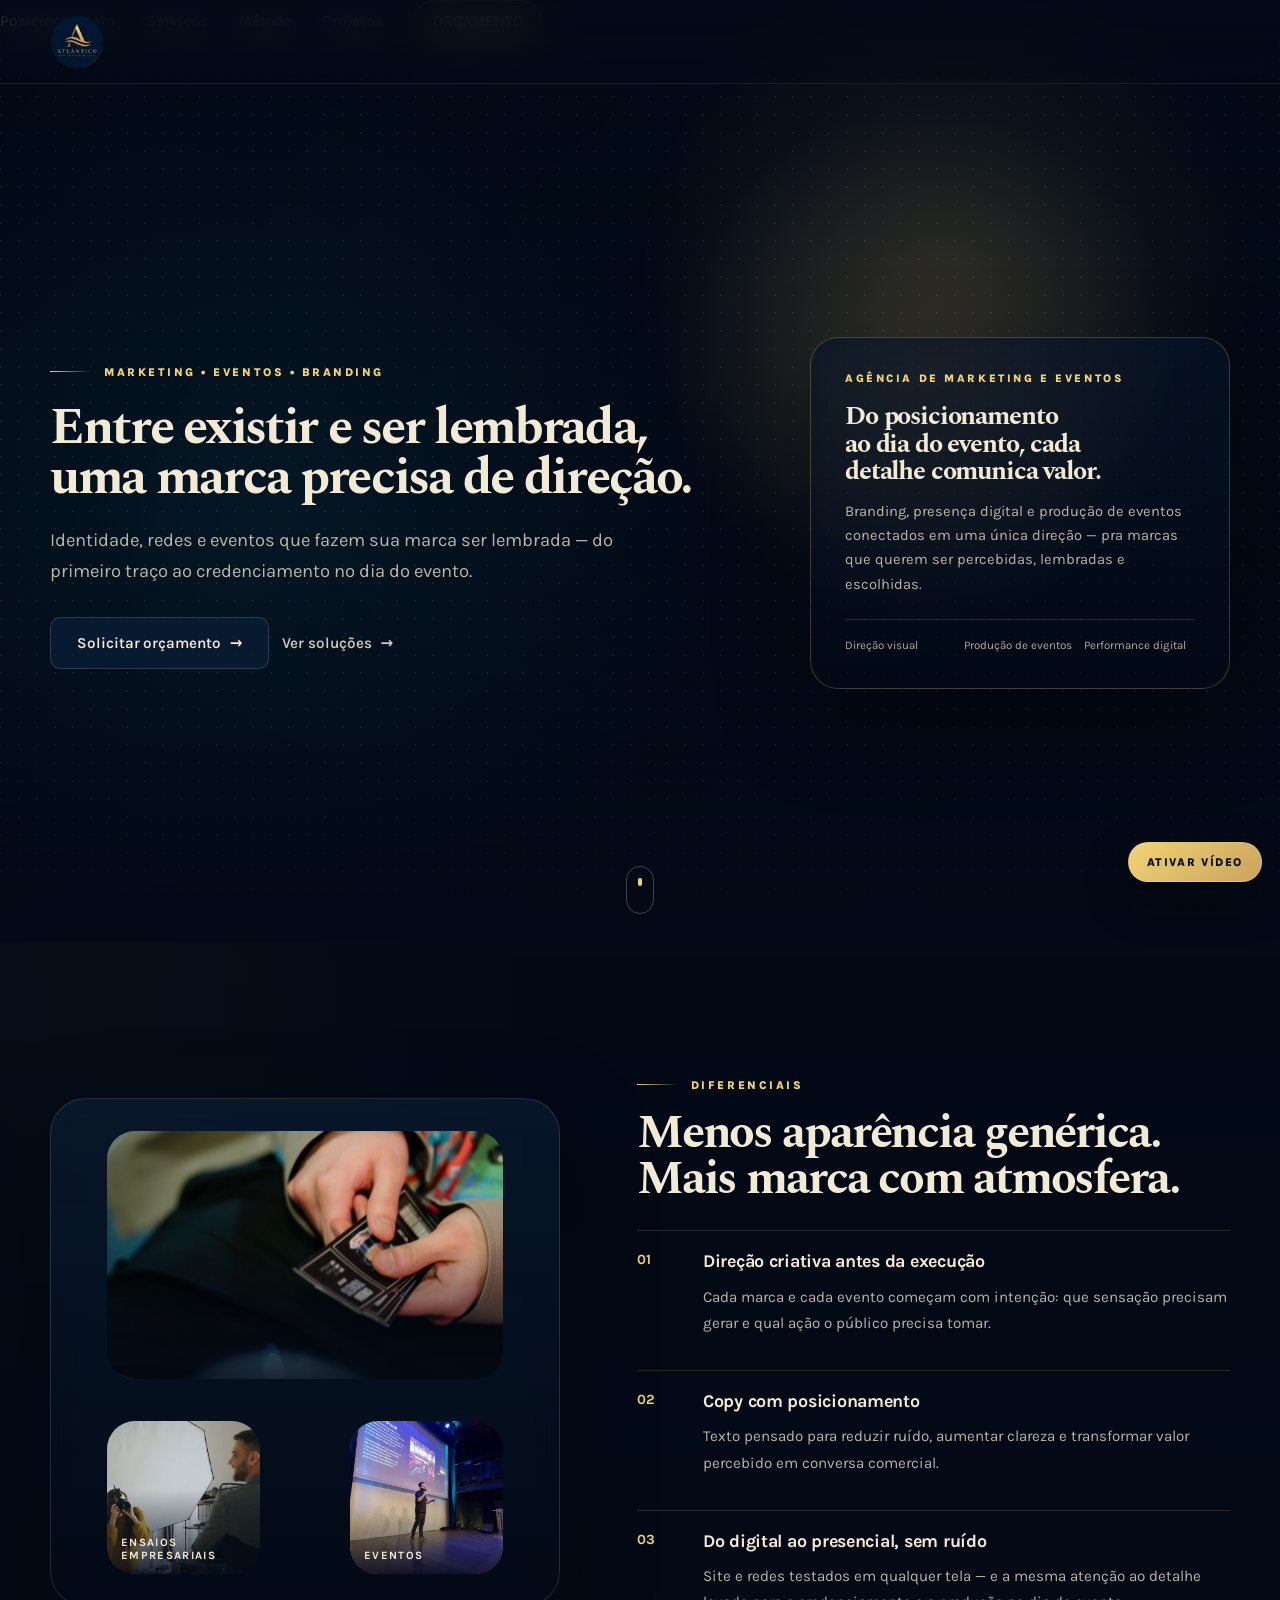
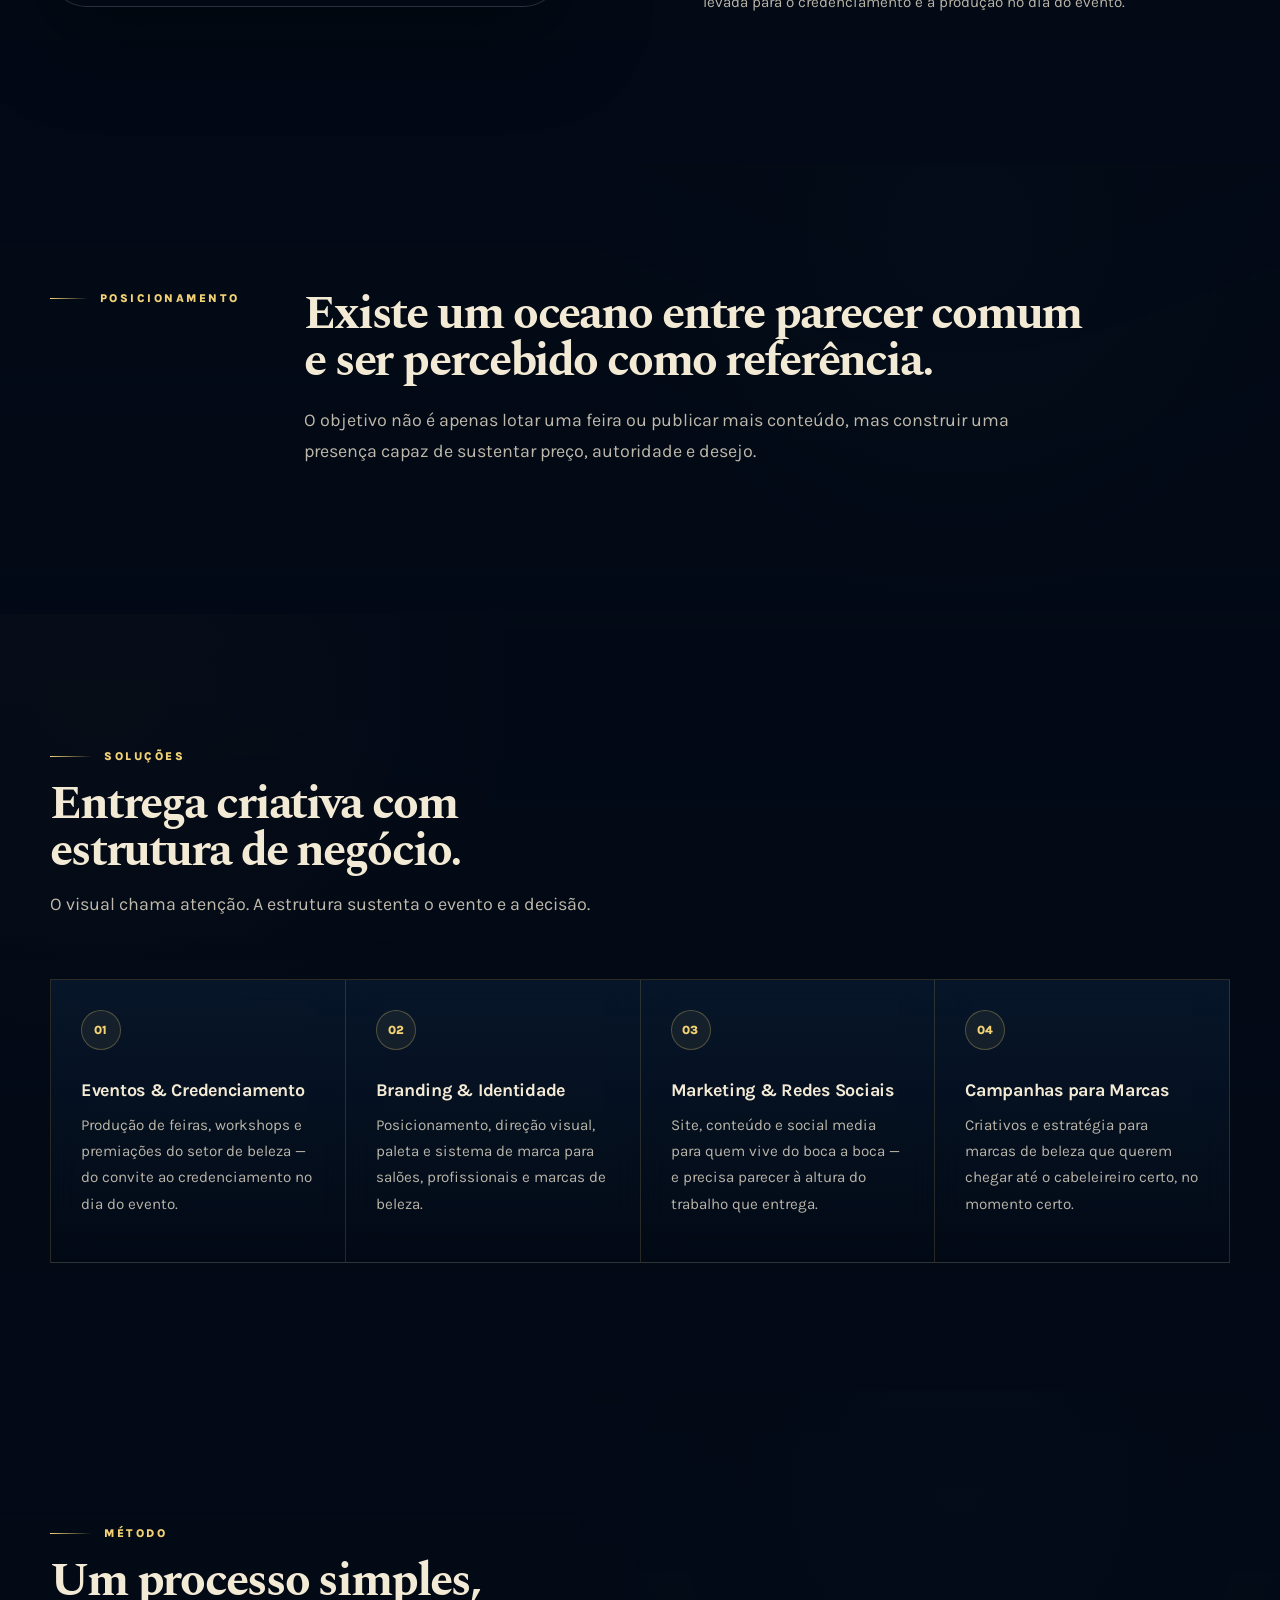
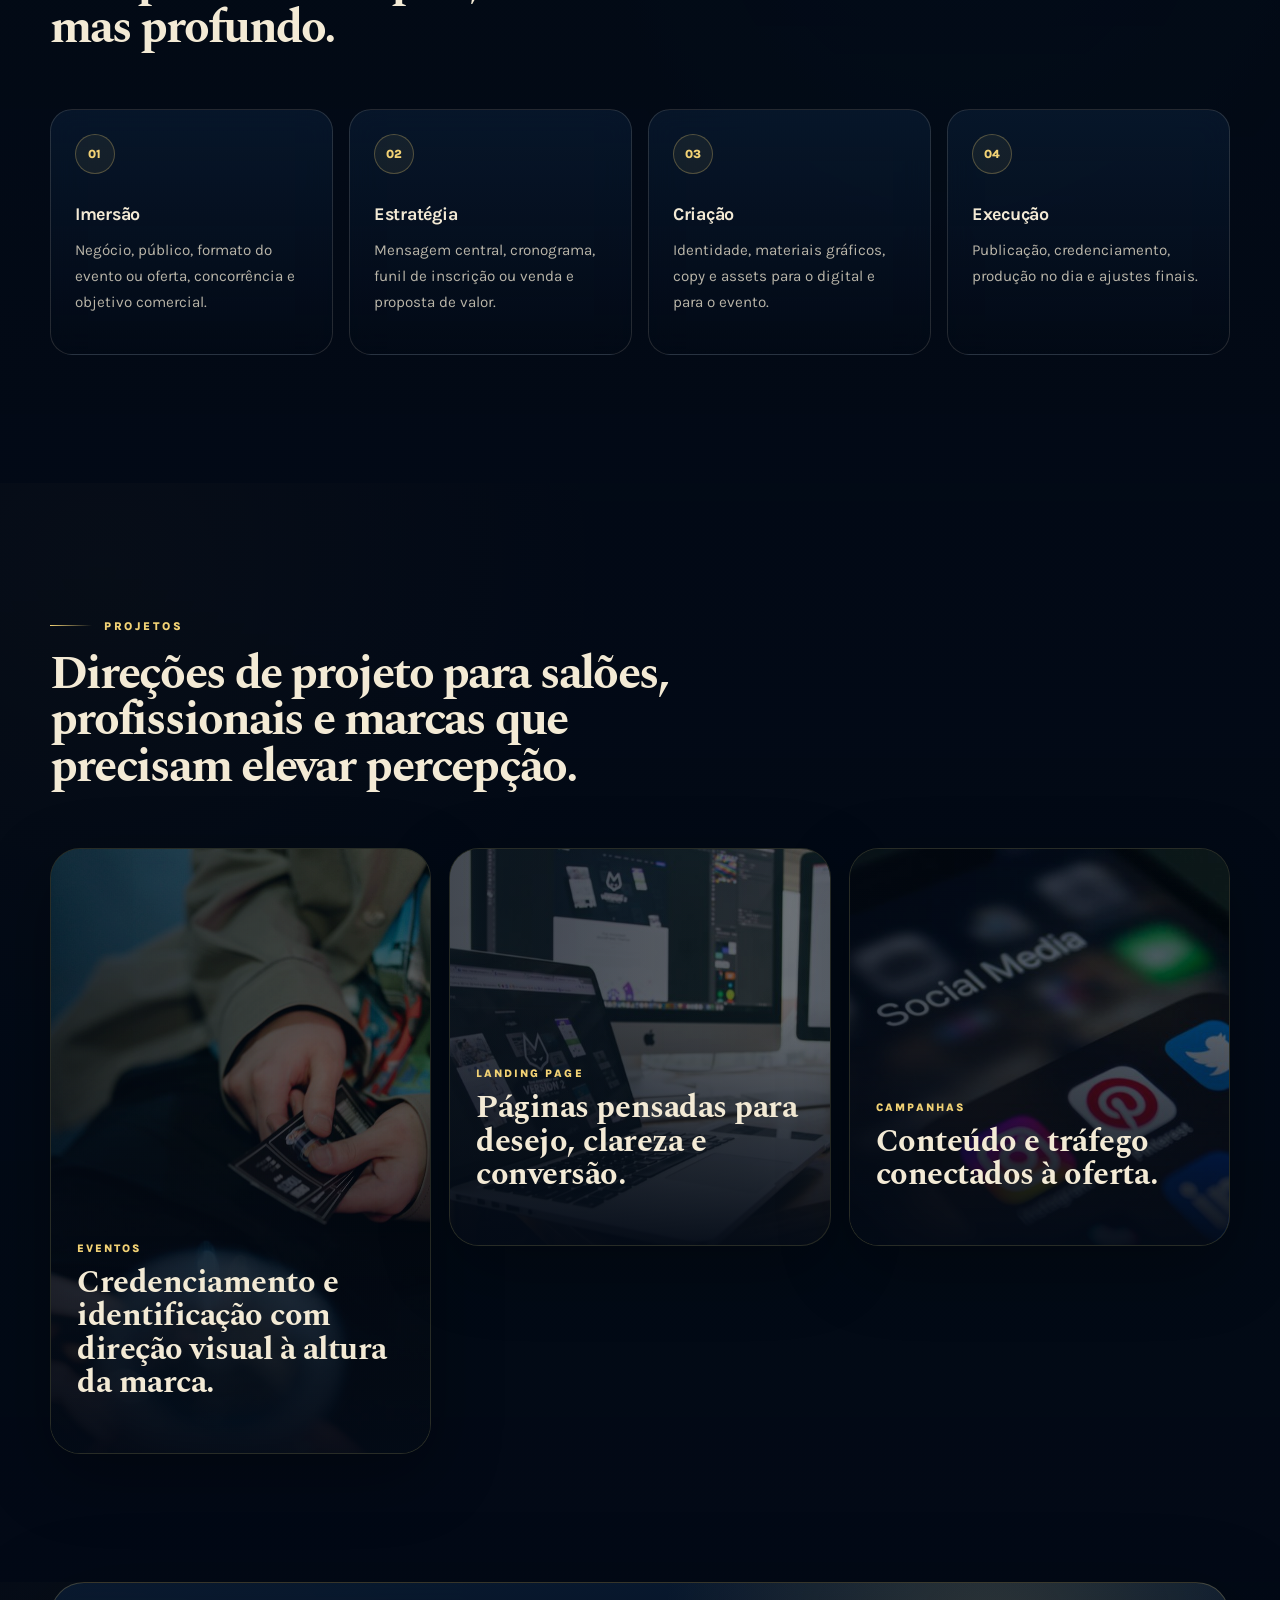
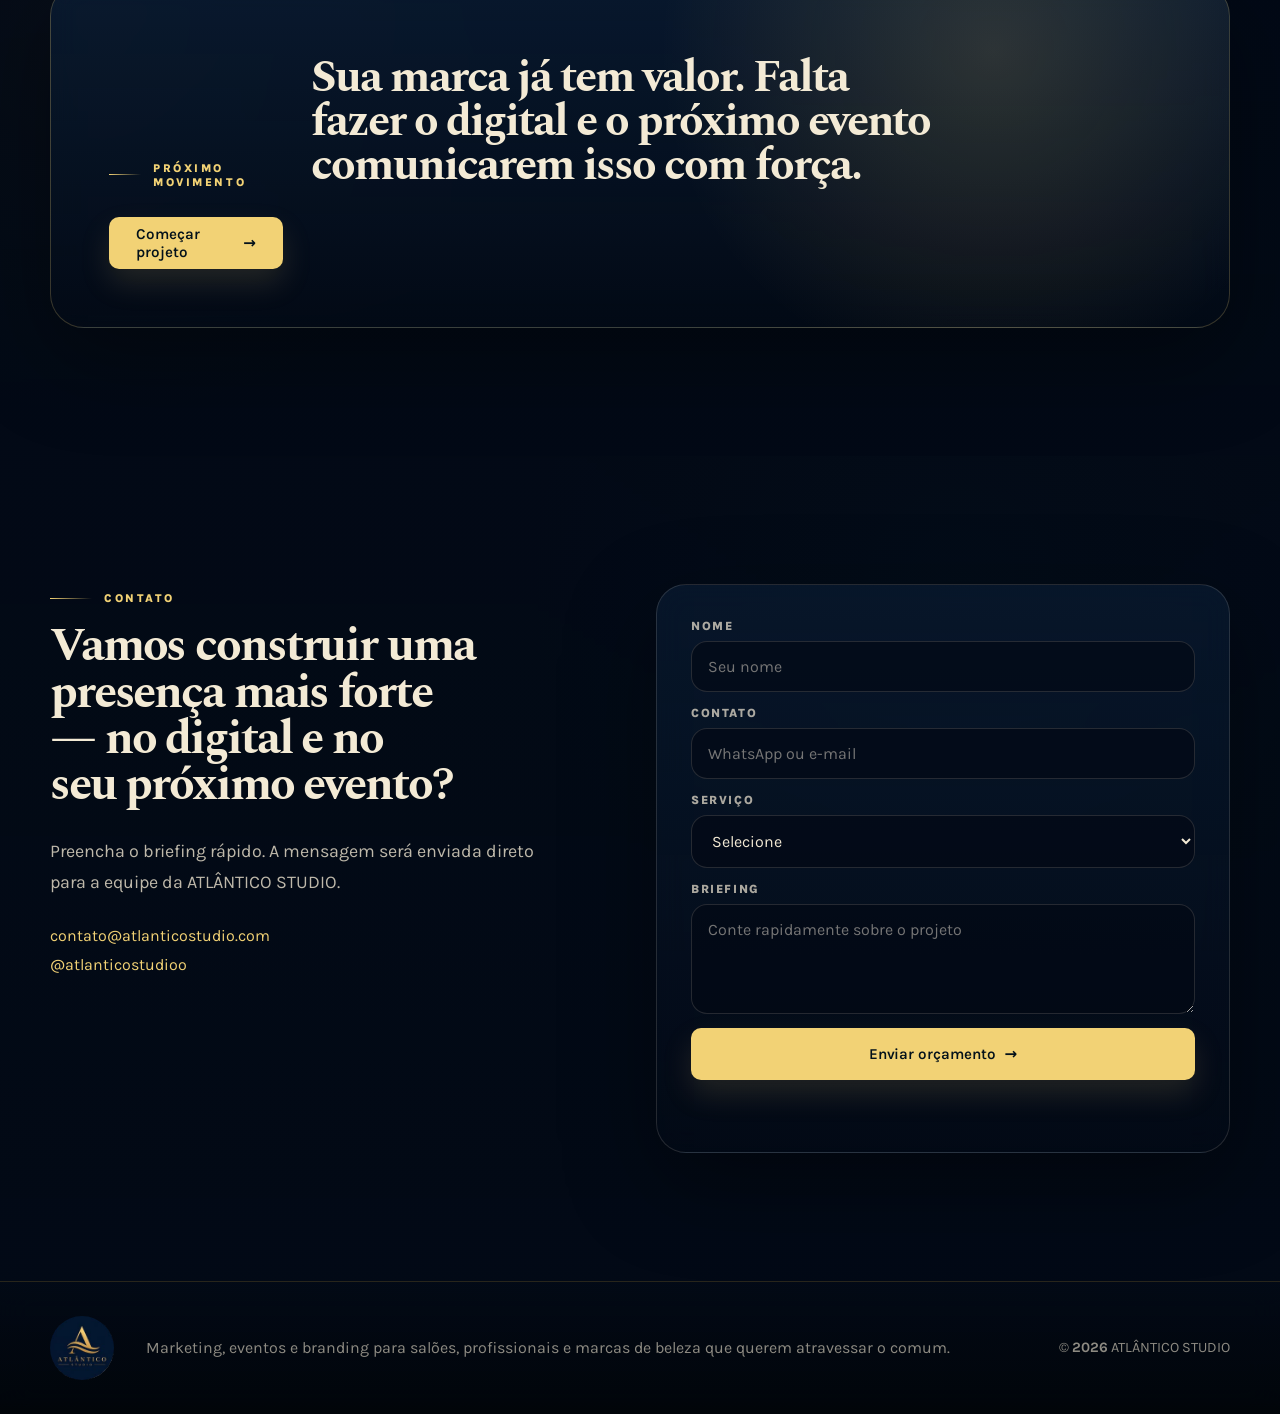
==== commit 59de7b9f: "fix: mobile nav drawer broken by header's backdrop-filter, tiny form field text The mobile menu <nav" ====
--- a/index.html
+++ b/index.html
@@ -21,7 +21,7 @@
   <link rel="preconnect" href="https://fonts.googleapis.com" />
   <link rel="preconnect" href="https://fonts.gstatic.com" crossorigin />
   <link rel="stylesheet" href="https://fonts.googleapis.com/css2?family=Spectral:ital,wght@0,400;0,500;0,600;0,700;1,500&family=Karla:wght@400;500;600;700&display=swap" />
-  <link rel="stylesheet" href="style.css?v=26" />
+  <link rel="stylesheet" href="style.css?v=27" />
   <script type="application/ld+json">
   {
     "@context": "https://schema.org",
@@ -64,15 +64,15 @@
     <button class="menu-toggle" id="menuToggle" aria-label="Abrir menu" aria-expanded="false" aria-controls="siteNav">
       <span></span><span></span><span></span>
     </button>
-
-    <nav class="site-nav" id="siteNav" aria-label="Navegação principal">
-      <a href="#posicionamento" data-nav-link>Posicionamento</a>
-      <a href="#servicos" data-nav-link>Serviços</a>
-      <a href="#metodo" data-nav-link>Método</a>
-      <a href="#projetos" data-nav-link>Projetos</a>
-      <a href="#contato" class="nav-button" data-nav-link>Orçamento</a>
-    </nav>
   </header>
+
+  <nav class="site-nav" id="siteNav" aria-label="Navegação principal">
+    <a href="#posicionamento" data-nav-link>Posicionamento</a>
+    <a href="#servicos" data-nav-link>Serviços</a>
+    <a href="#metodo" data-nav-link>Método</a>
+    <a href="#projetos" data-nav-link>Projetos</a>
+    <a href="#contato" class="nav-button" data-nav-link>Orçamento</a>
+  </nav>
 
   <main>
     <section class="hero" id="inicio">
--- a/style.css
+++ b/style.css
@@ -411,7 +411,7 @@
 .contact-meta a { color: var(--gold-2); width: fit-content; }
 .contact-form { display: grid; gap: 14px; padding: clamp(22px, 3vw, 34px); border: 1px solid rgba(243,234,213,.14); border-radius: 30px; background: linear-gradient(180deg, rgba(11,31,56,.58), rgba(3,10,22,.42)); box-shadow: var(--shadow); backdrop-filter: blur(14px); }
 .contact-form label { display: grid; gap: 8px; color: rgba(243,234,213,.7); font-size: .76rem; font-weight: 800; letter-spacing: .13em; text-transform: uppercase; }
-.contact-form input, .contact-form select, .contact-form textarea { width: 100%; border: 1px solid rgba(243,234,213,.14); border-radius: 16px; outline: none; background: rgba(3,10,22,.68); color: var(--sand); padding: 15px 16px; text-transform: none; letter-spacing: 0; }
+.contact-form input, .contact-form select, .contact-form textarea { width: 100%; border: 1px solid rgba(243,234,213,.14); border-radius: 16px; outline: none; background: rgba(3,10,22,.68); color: var(--sand); padding: 15px 16px; font-size: 1rem; font-weight: 400; text-transform: none; letter-spacing: 0; }
 .contact-form textarea { resize: vertical; min-height: 110px; }
 .contact-form input:focus, .contact-form select:focus, .contact-form textarea:focus { border-color: rgba(242,210,117,.45); }
 .form-note { min-height: 22px; margin: 2px 0 0; color: var(--gold-2); font-size: .9rem; }
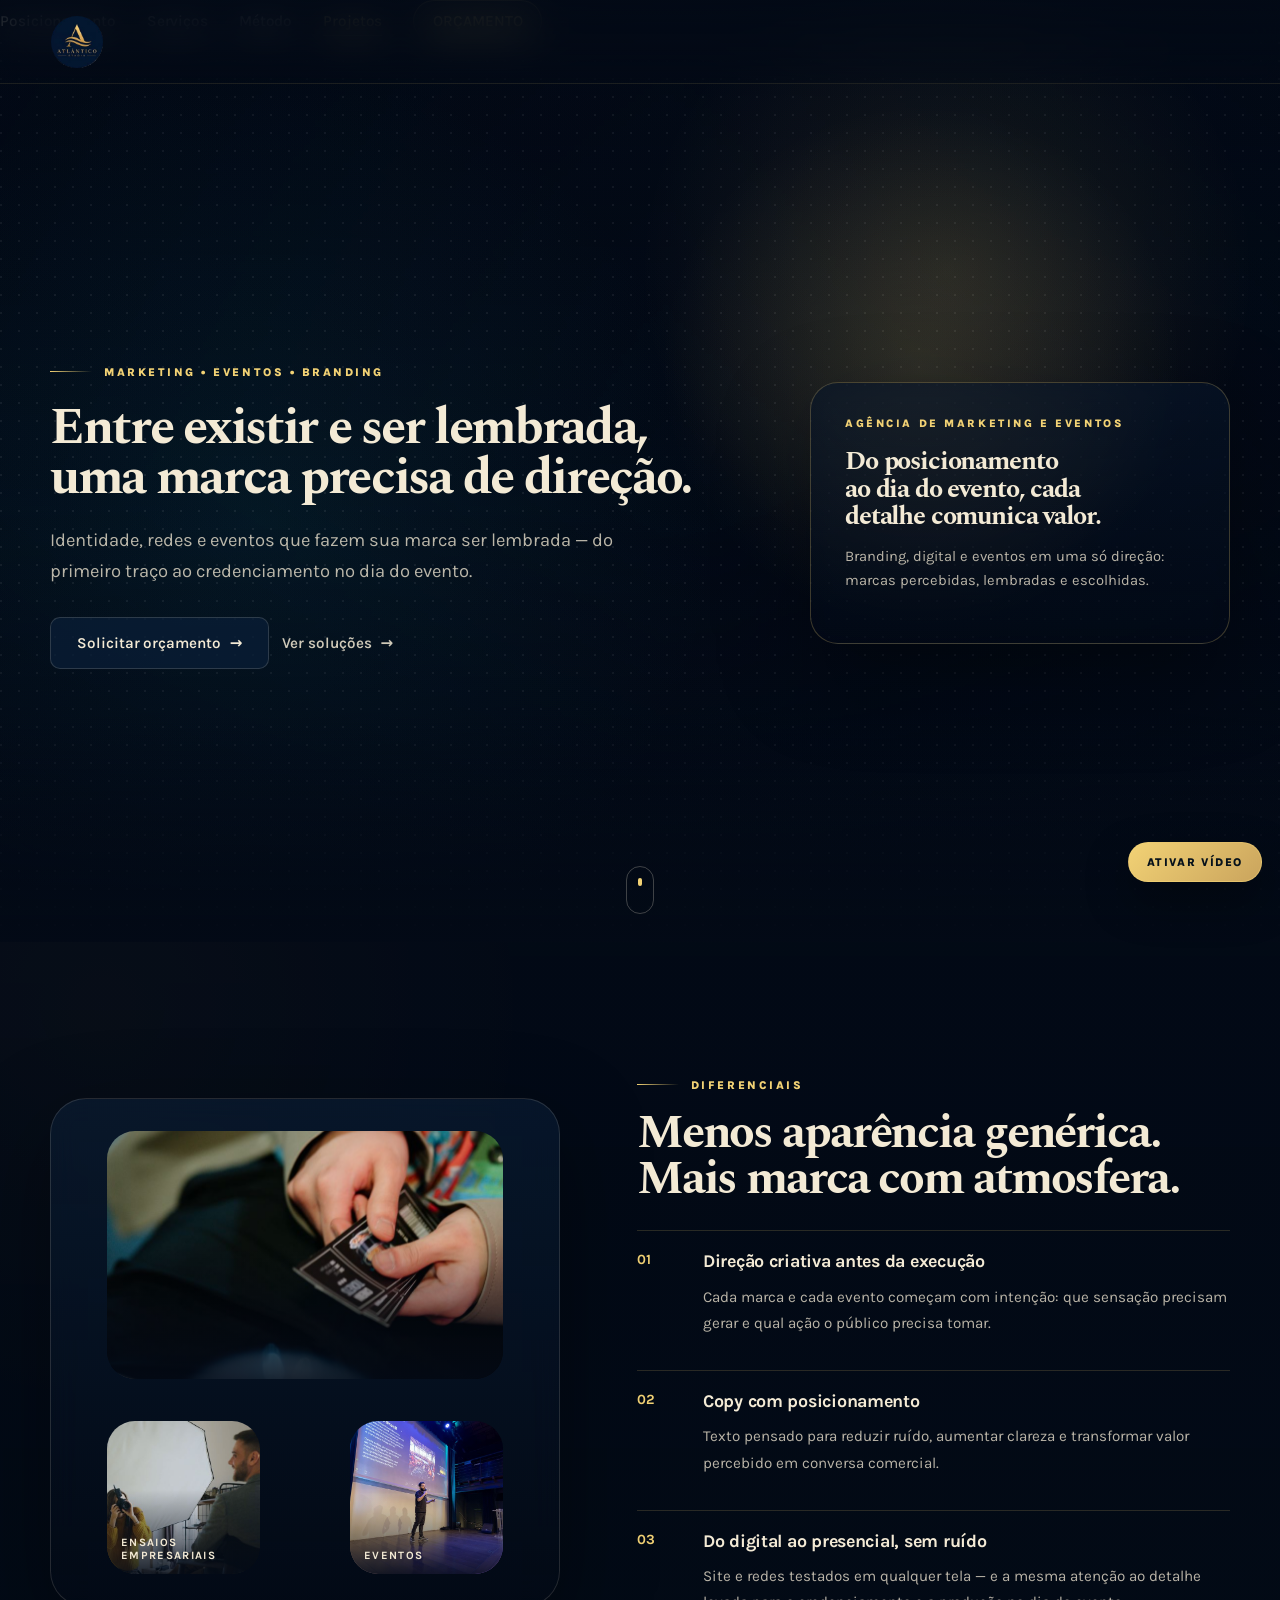
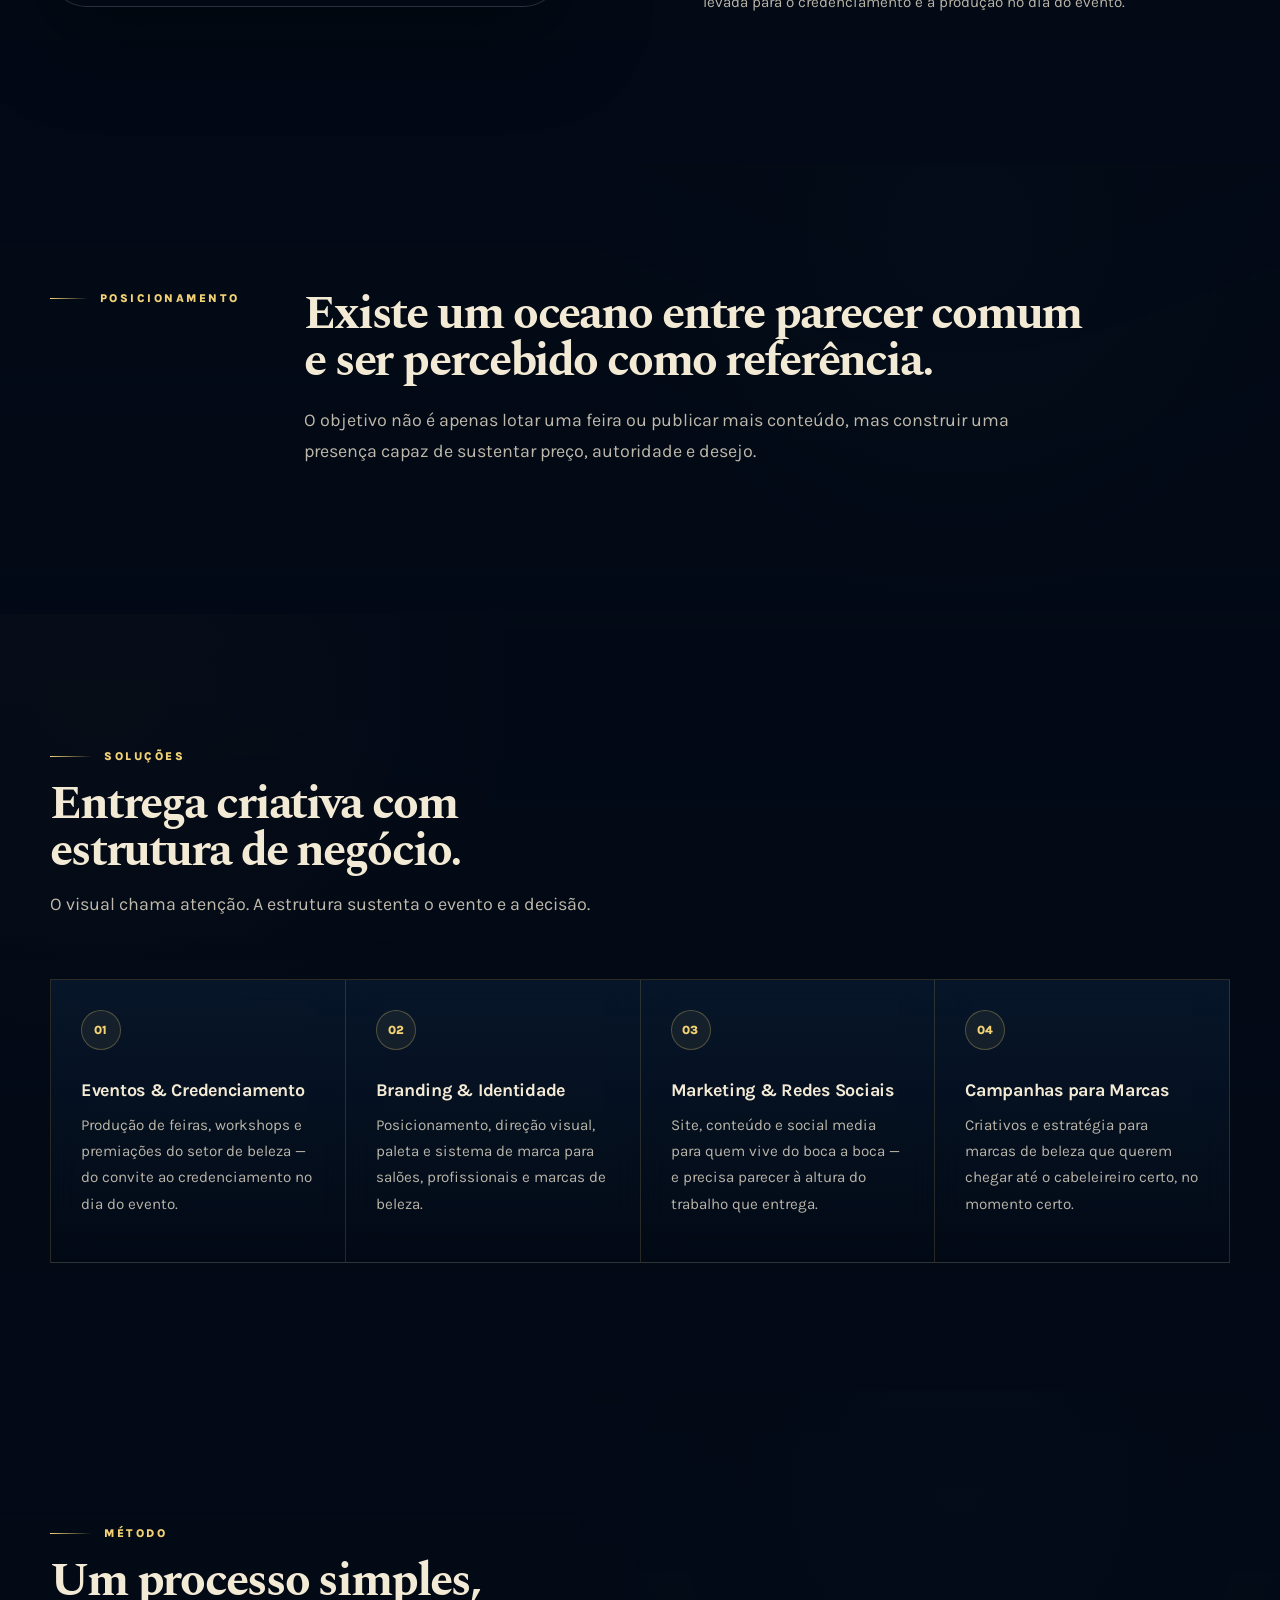
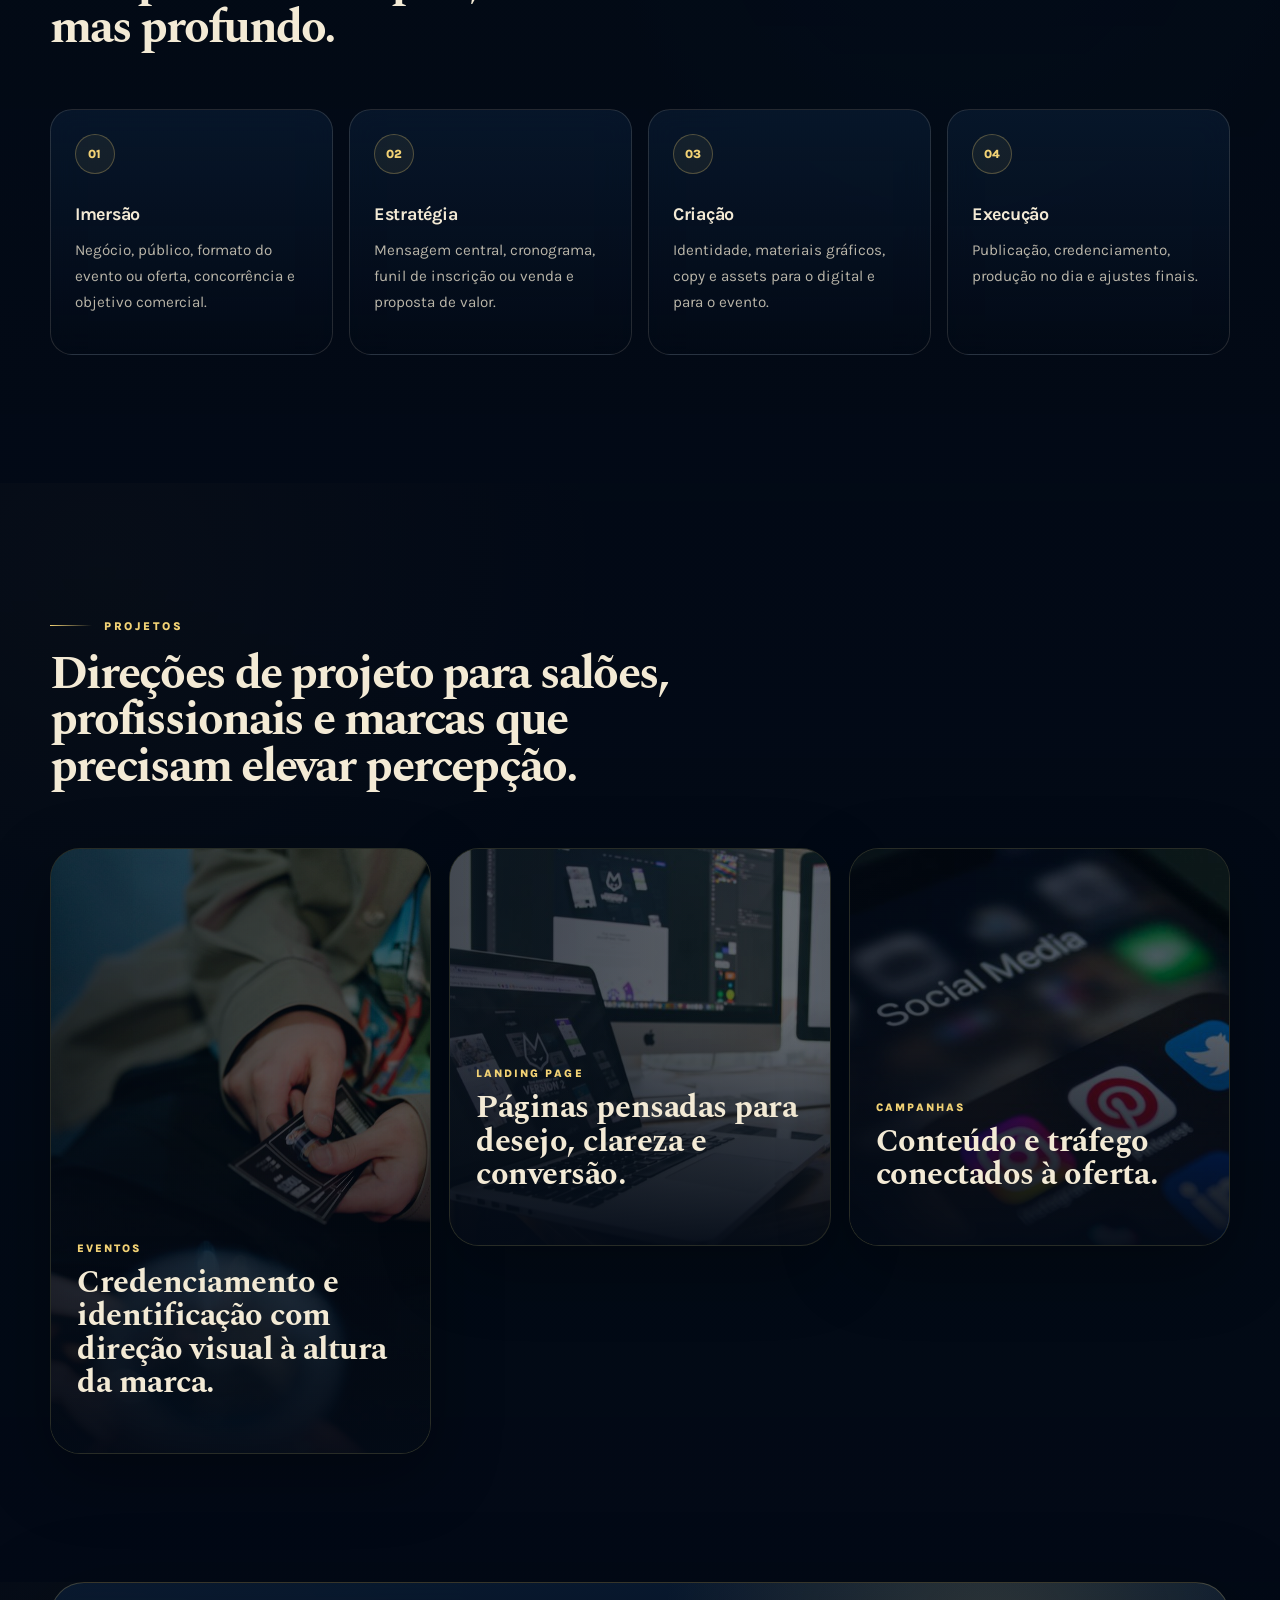
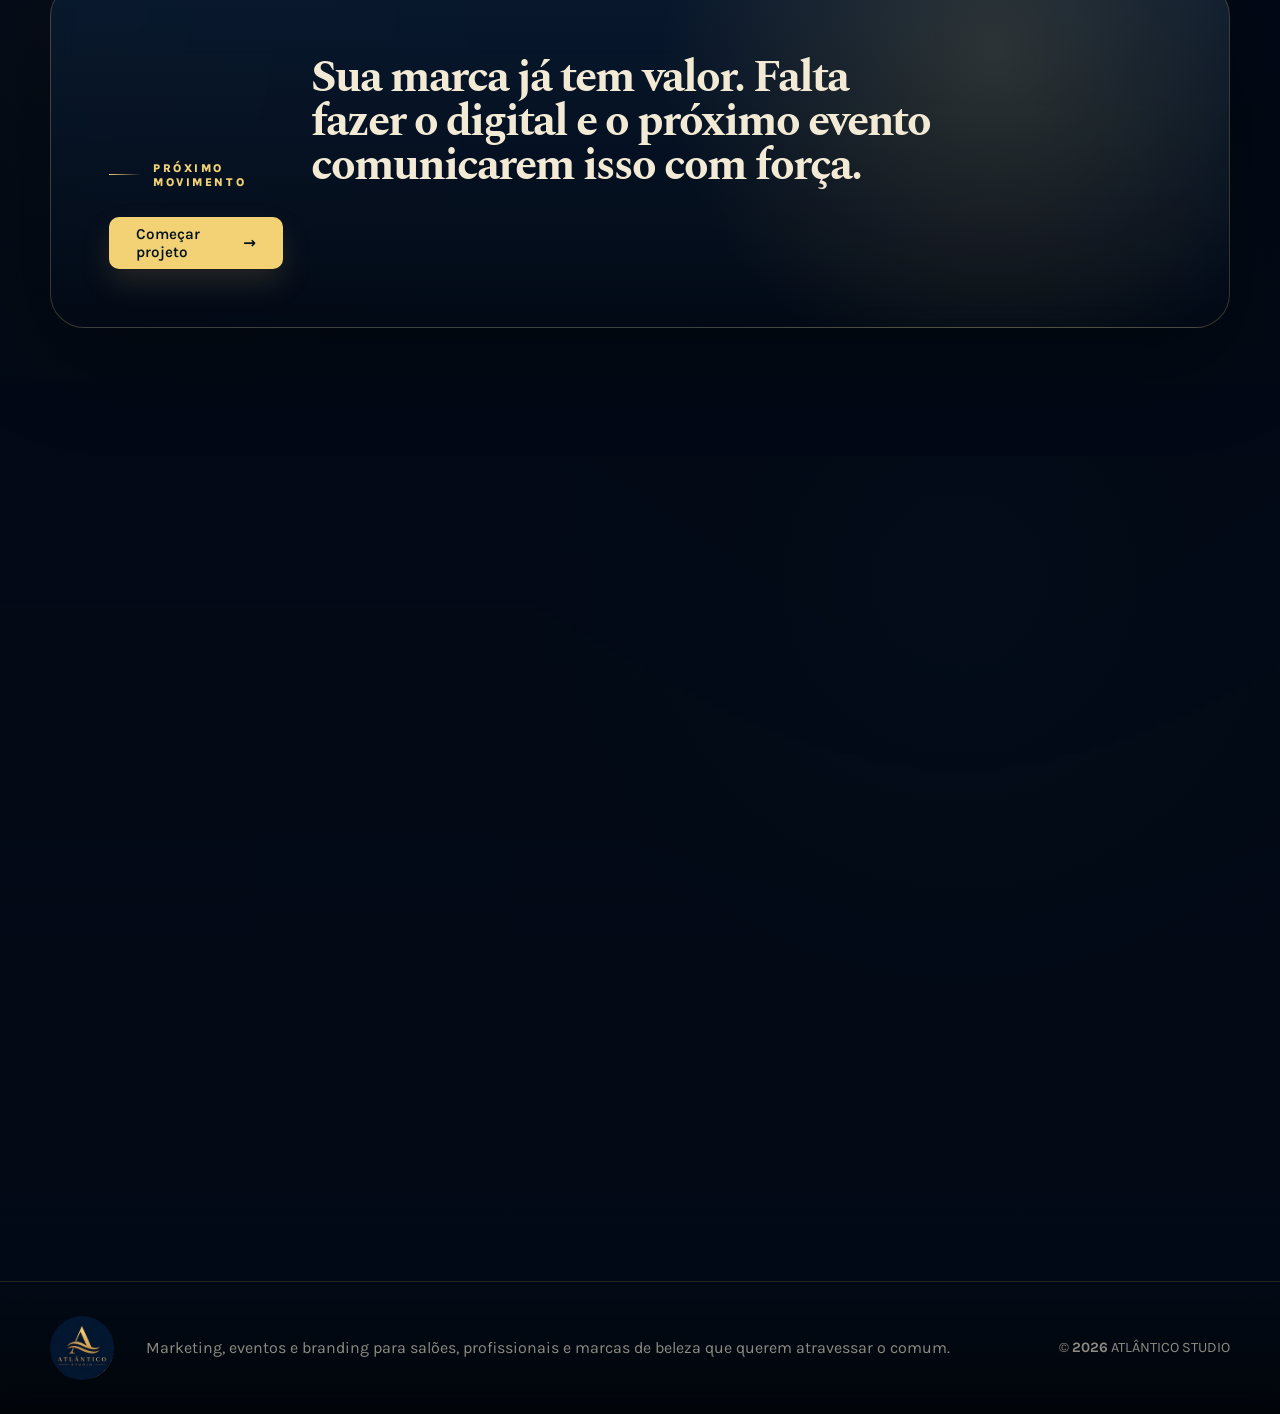
==== commit 80545c21: "content: fix hero headline line break, trim panel copy, drop panel points - Force the H1 to break ri" ====
--- a/index.html
+++ b/index.html
@@ -21,7 +21,7 @@
   <link rel="preconnect" href="https://fonts.googleapis.com" />
   <link rel="preconnect" href="https://fonts.gstatic.com" crossorigin />
   <link rel="stylesheet" href="https://fonts.googleapis.com/css2?family=Spectral:ital,wght@0,400;0,500;0,600;0,700;1,500&family=Karla:wght@400;500;600;700&display=swap" />
-  <link rel="stylesheet" href="style.css?v=27" />
+  <link rel="stylesheet" href="style.css?v=28" />
   <script type="application/ld+json">
   {
     "@context": "https://schema.org",
@@ -82,7 +82,7 @@
       <div class="container hero-grid">
         <div class="hero-copy reveal">
           <span class="eyebrow">Marketing • Eventos • Branding</span>
-          <h1>Entre existir e ser lembrada, uma marca precisa de direção.</h1>
+          <h1>Entre existir e ser lembrada,<br />uma marca precisa de direção.</h1>
           <p>
             Identidade, redes e eventos que fazem sua marca ser lembrada — do primeiro traço ao credenciamento no dia do evento.
           </p>
@@ -100,12 +100,7 @@
           <div class="hero-panel-inner">
             <span>Agência de marketing e eventos</span>
             <h2>Do posicionamento ao dia do evento, cada detalhe comunica valor.</h2>
-            <p>Branding, presença digital e produção de eventos conectados em uma única direção — pra marcas que querem ser percebidas, lembradas e escolhidas.</p>
-            <div class="panel-points">
-              <small>Direção visual</small>
-              <small>Produção de eventos</small>
-              <small>Performance digital</small>
-            </div>
+            <p>Branding, digital e eventos em uma só direção: marcas percebidas, lembradas e escolhidas.</p>
           </div>
         </aside>
       </div>
--- a/style.css
+++ b/style.css
@@ -335,8 +335,6 @@
 .hero-panel span { display: block; margin-bottom: 18px; color: var(--gold-2); font-size: .7rem; font-weight: 850; letter-spacing: .23em; text-transform: uppercase; }
 .hero-panel h2 { margin-bottom: 14px; font-size: clamp(1.45rem, 2vw, 1.86rem); line-height: 1.08; }
 .hero-panel p { font-size: .92rem; line-height: 1.65; }
-.panel-points { display: grid; grid-template-columns: repeat(3,1fr); gap: 8px; margin-top: 22px; padding-top: 18px; border-top: 1px solid rgba(243,234,213,.13); }
-.panel-points small { color: rgba(243,234,213,.72); font-size: .72rem; line-height: 1.35; }
 .scroll-cue { position: absolute; left: 50%; bottom: 28px; width: 28px; height: 48px; border: 1px solid rgba(243,234,213,.25); border-radius: 999px; transform: translateX(-50%); }
 .scroll-cue span { position: absolute; left: 50%; top: 11px; width: 4px; height: 8px; border-radius: 999px; background: var(--gold-2); transform: translateX(-50%); animation: scrollDot 1.4s ease-in-out infinite; }
 
@@ -478,7 +476,6 @@
   .hero-copy p { margin-inline: auto; text-wrap: pretty; }
   .hero-actions { justify-content: center; margin-top: 22px; }
   .hero-panel { padding: 22px; }
-  .panel-points { grid-template-columns: 1fr; }
   .projects-grid { grid-template-columns: 1fr; }
   .project-card { min-height: 360px; }
   .footer-grid { grid-template-columns: 1fr; }
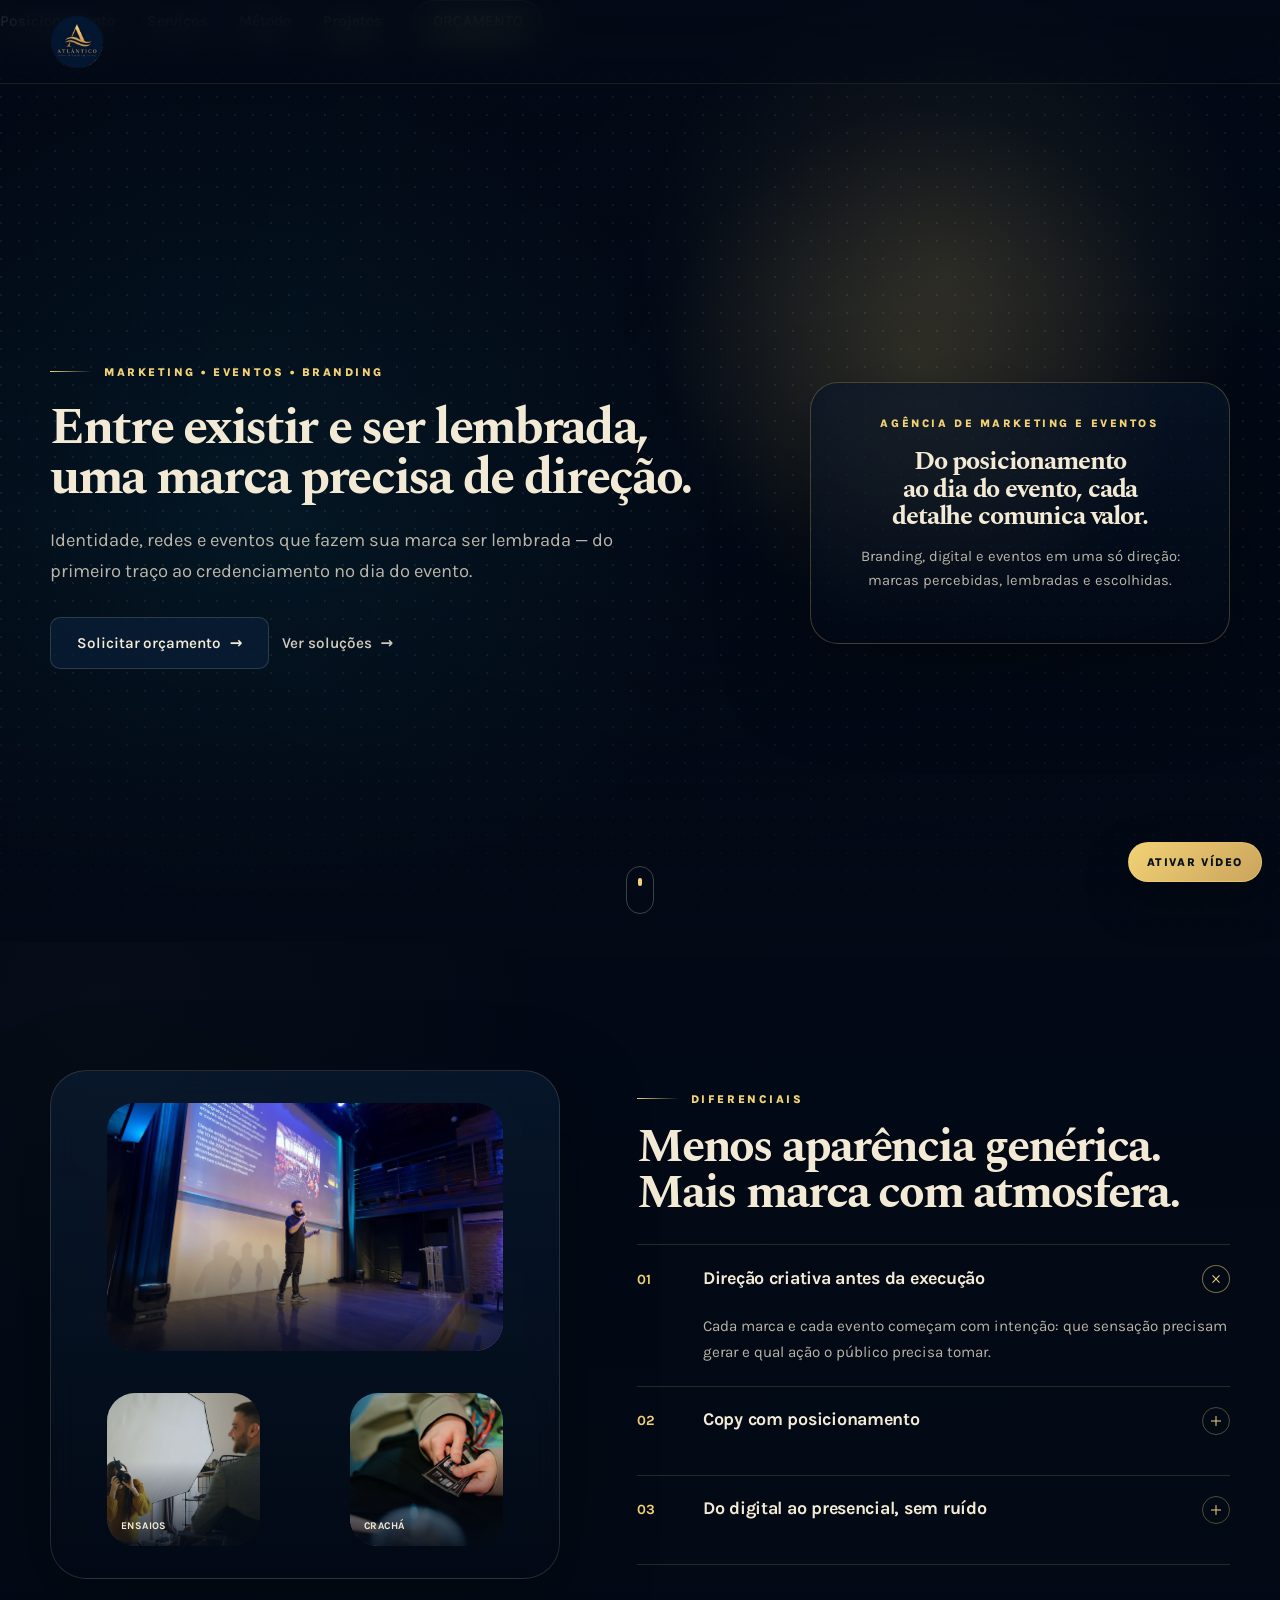
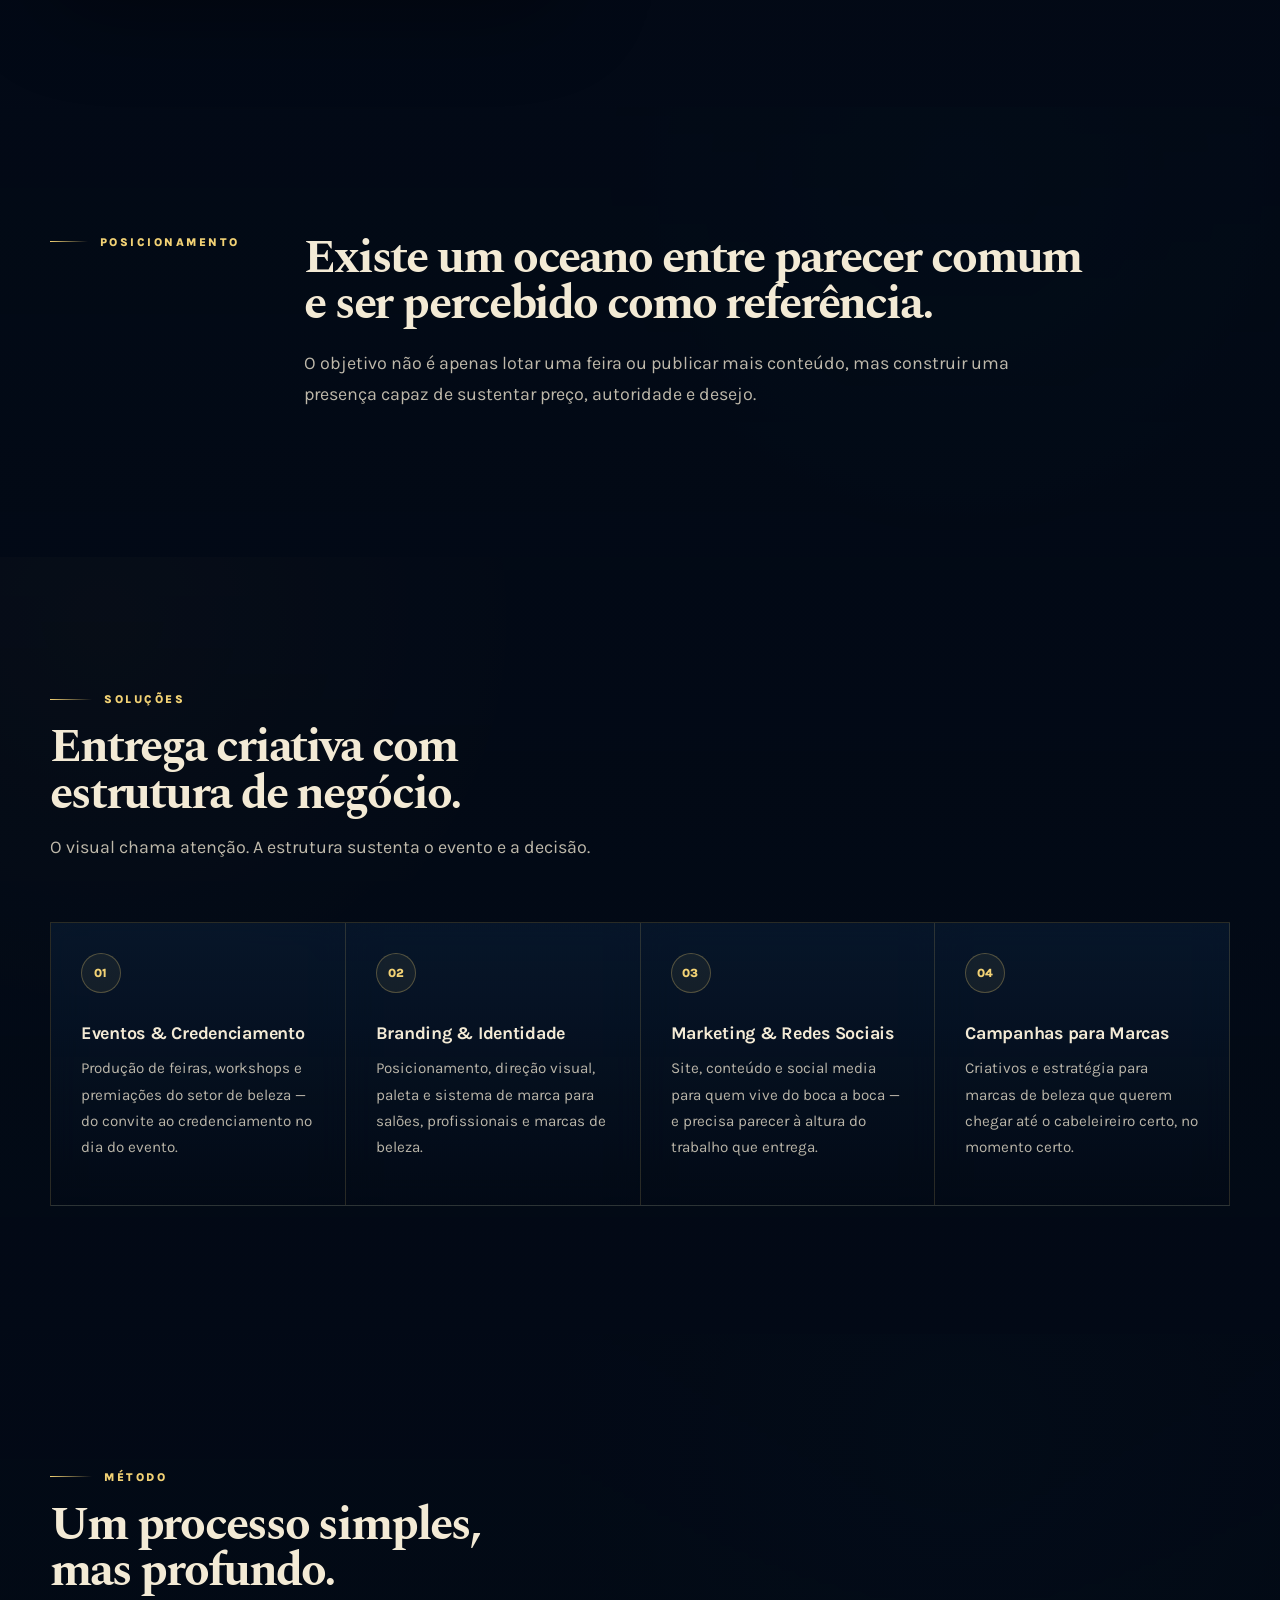
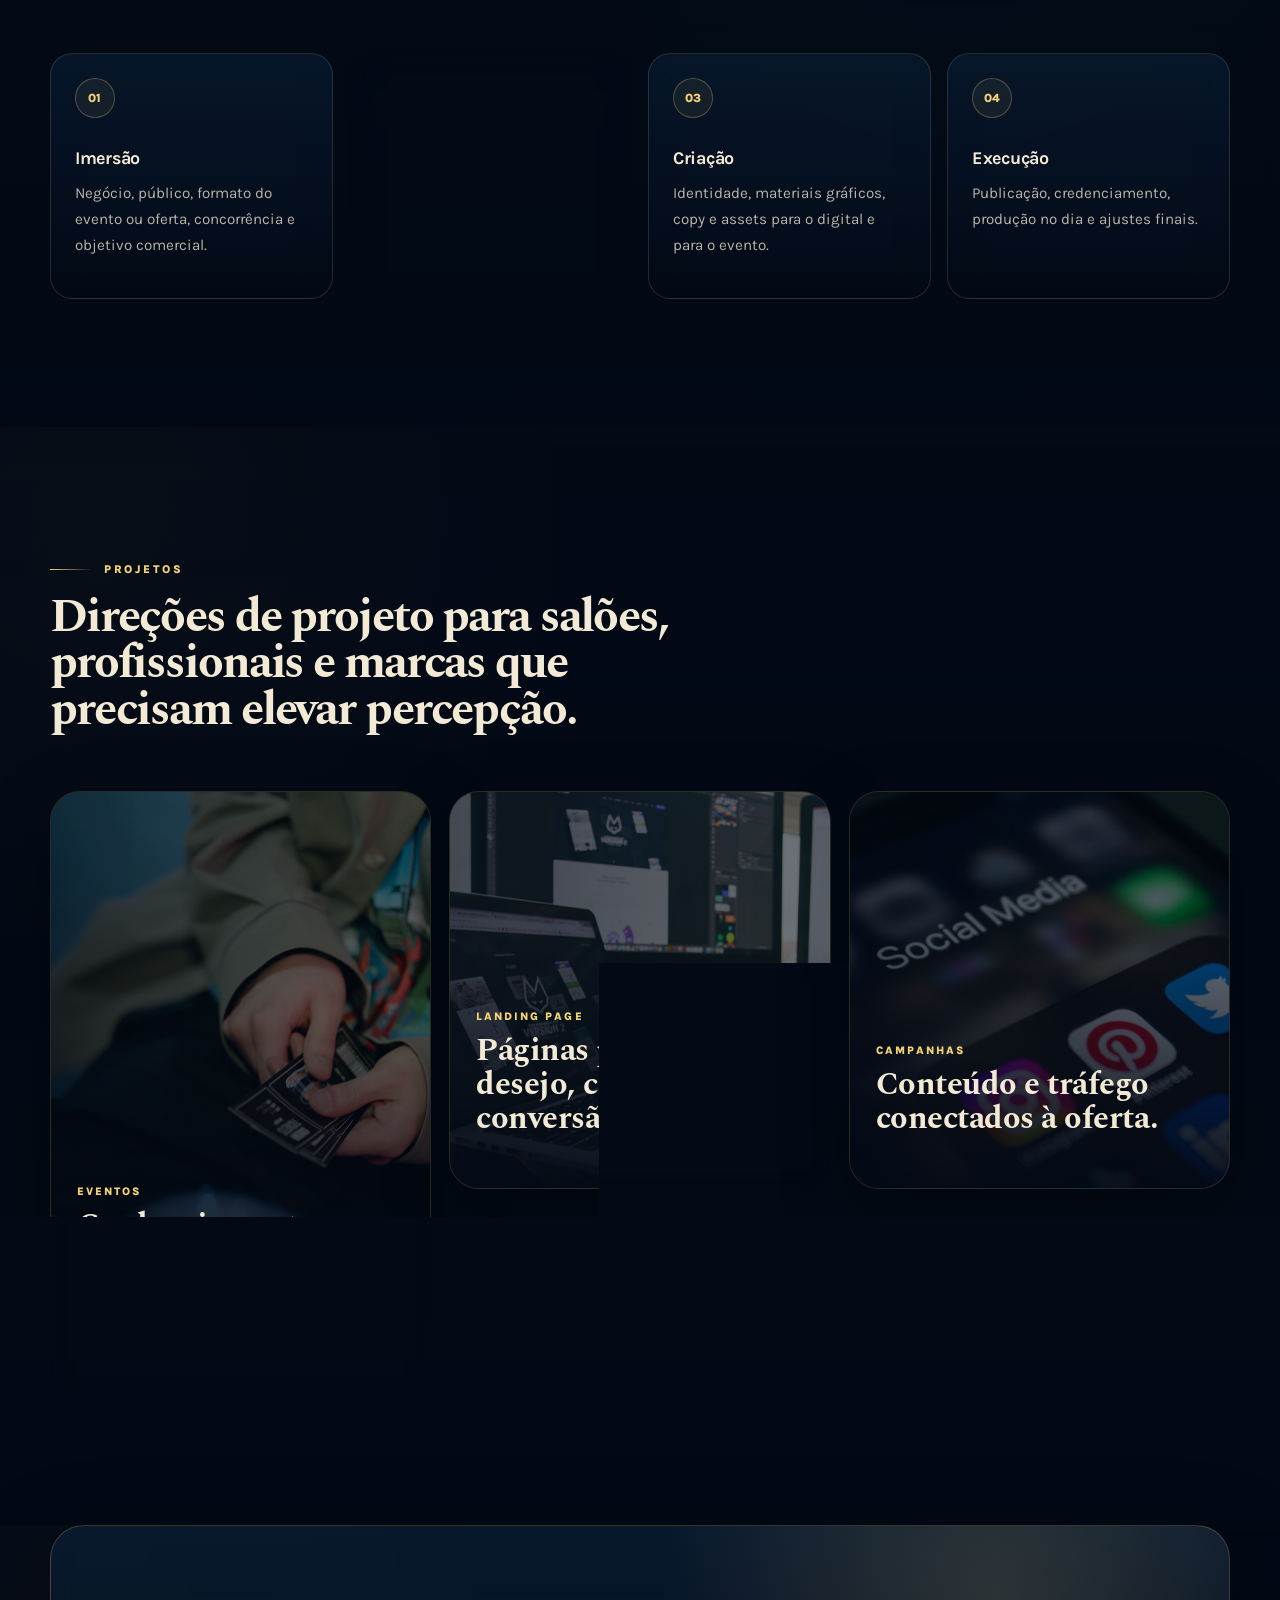
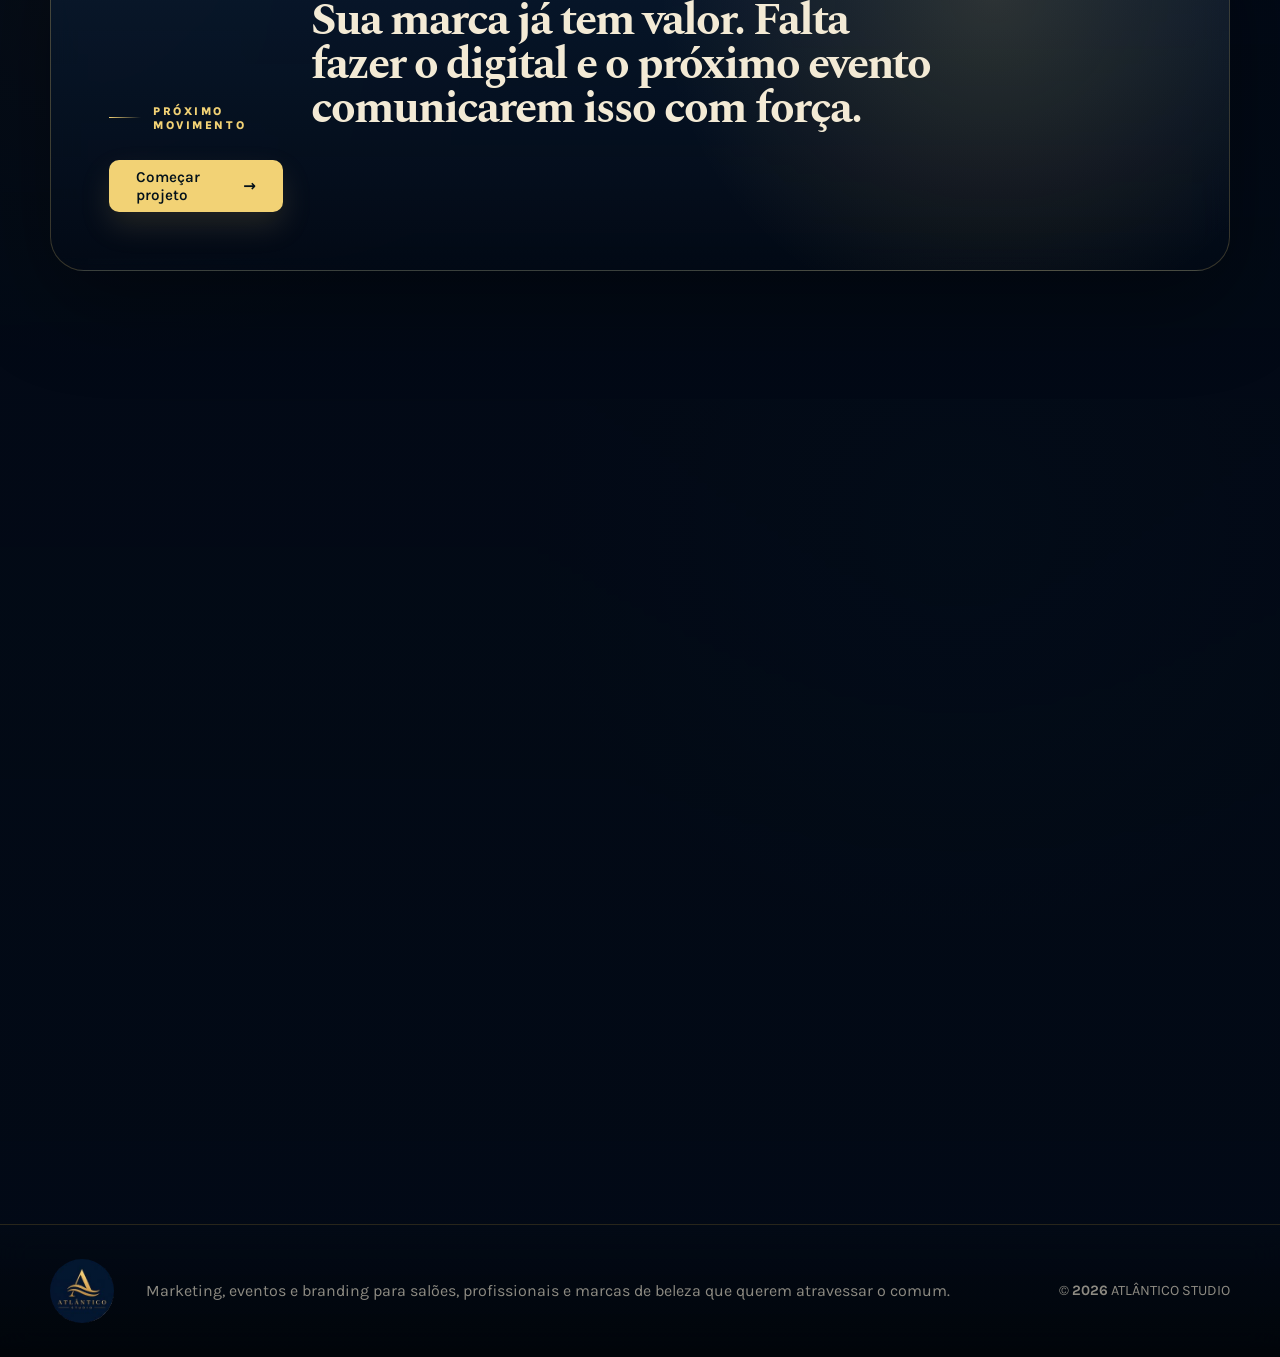
==== commit 729126aa: "feat: interactive accordion, event photo as hero image, centered panel copy - Diferenciais: swap the" ====
--- a/index.html
+++ b/index.html
@@ -21,7 +21,7 @@
   <link rel="preconnect" href="https://fonts.googleapis.com" />
   <link rel="preconnect" href="https://fonts.gstatic.com" crossorigin />
   <link rel="stylesheet" href="https://fonts.googleapis.com/css2?family=Spectral:ital,wght@0,400;0,500;0,600;0,700;1,500&family=Karla:wght@400;500;600;700&display=swap" />
-  <link rel="stylesheet" href="style.css?v=28" />
+  <link rel="stylesheet" href="style.css?v=32" />
   <script type="application/ld+json">
   {
     "@context": "https://schema.org",
@@ -113,40 +113,49 @@
         <div class="visual-card reveal">
           <div class="visual-grid">
             <figure class="visual-item visual-item-lg">
-              <img src="assets/images/photo-identidade.jpg" alt="Credenciamento e identificação de eventos" loading="lazy" />
+              <img src="assets/images/photo-eventos.jpg" alt="Produção e cobertura de eventos" loading="lazy" />
             </figure>
             <figure class="visual-item">
               <img src="assets/images/photo-ensaios.jpg" alt="Ensaios fotográficos empresariais e corporativos" loading="lazy" />
-              <figcaption>Ensaios empresariais</figcaption>
+              <figcaption>Ensaios</figcaption>
             </figure>
             <figure class="visual-item">
-              <img src="assets/images/photo-eventos.jpg" alt="Produção e cobertura de eventos" loading="lazy" />
-              <figcaption>Eventos</figcaption>
+              <img src="assets/images/photo-identidade.jpg" alt="Credenciamento e identificação de eventos" loading="lazy" />
+              <figcaption>Crachá</figcaption>
             </figure>
           </div>
         </div>
         <div class="difference-copy reveal">
           <span class="eyebrow">Diferenciais</span>
           <h2>Menos aparência genérica. Mais marca com atmosfera.</h2>
-          <div class="accordion-list">
-            <article>
-              <b>01</b>
-              <div>
+          <div class="accordion-list" data-accordion>
+            <article class="accordion-item is-open">
+              <button class="accordion-trigger" aria-expanded="true">
+                <b>01</b>
                 <h3>Direção criativa antes da execução</h3>
+                <span class="accordion-icon" aria-hidden="true"></span>
+              </button>
+              <div class="accordion-panel">
                 <p>Cada marca e cada evento começam com intenção: que sensação precisam gerar e qual ação o público precisa tomar.</p>
               </div>
             </article>
-            <article>
-              <b>02</b>
-              <div>
+            <article class="accordion-item">
+              <button class="accordion-trigger" aria-expanded="false">
+                <b>02</b>
                 <h3>Copy com posicionamento</h3>
+                <span class="accordion-icon" aria-hidden="true"></span>
+              </button>
+              <div class="accordion-panel">
                 <p>Texto pensado para reduzir ruído, aumentar clareza e transformar valor percebido em conversa comercial.</p>
               </div>
             </article>
-            <article>
-              <b>03</b>
-              <div>
+            <article class="accordion-item">
+              <button class="accordion-trigger" aria-expanded="false">
+                <b>03</b>
                 <h3>Do digital ao presencial, sem ruído</h3>
+                <span class="accordion-icon" aria-hidden="true"></span>
+              </button>
+              <div class="accordion-panel">
                 <p>Site e redes testados em qualquer tela — e a mesma atenção ao detalhe levada para o credenciamento e a produção no dia do evento.</p>
               </div>
             </article>
@@ -278,6 +287,6 @@
     </div>
   </footer>
 
-  <script src="script.js?v=17"></script>
+  <script src="script.js?v=18"></script>
 </body>
 </html>
--- a/style.css
+++ b/style.css
@@ -328,6 +328,7 @@
 }
 .hero-panel-inner {
   position: relative;
+  text-align: center;
   transform: rotateX(var(--tilt-x, 0deg)) rotateY(var(--tilt-y, 0deg));
   transition: transform .4s cubic-bezier(.22,1,.36,1);
   will-change: transform;
@@ -380,12 +381,36 @@
 .visual-item-lg { grid-column: 1 / -1; aspect-ratio: 16 / 10; }
 .visual-item img { position: absolute; inset: 0; width: 100%; height: 100%; object-fit: cover; }
 .visual-item::after { content: ""; position: absolute; inset: 0; background: linear-gradient(0deg, rgba(3,10,22,.86), transparent 55%); }
-.visual-item figcaption { position: absolute; left: 14px; bottom: 12px; z-index: 1; color: var(--sand); font-size: .7rem; font-weight: 700; letter-spacing: .12em; text-transform: uppercase; }
+.visual-item figcaption { position: absolute; left: 14px; right: 14px; bottom: 12px; z-index: 1; color: var(--sand); font-size: .64rem; font-weight: 700; line-height: 1.3; letter-spacing: .04em; text-transform: uppercase; overflow-wrap: break-word; }
 .difference-copy h2, .contact-copy h2 { max-width: 900px; margin: 18px 0 28px; }
-.accordion-list { display: grid; gap: 14px; }
-.accordion-list article { display: grid; grid-template-columns: 48px 1fr; gap: 18px; padding: 20px 0; border-top: 1px solid var(--line); }
-.accordion-list b { color: var(--gold-2); font-size: .88rem; }
-.accordion-list p { margin-bottom: 0; font-size: .95rem; }
+.accordion-list { display: grid; }
+.accordion-item { border-top: 1px solid var(--line); }
+.accordion-item:last-child { border-bottom: 1px solid var(--line); }
+.accordion-trigger {
+  display: grid;
+  grid-template-columns: 48px 1fr auto;
+  align-items: center;
+  gap: 18px;
+  width: 100%;
+  padding: 20px 0;
+  border: none;
+  background: none;
+  color: inherit;
+  text-align: left;
+  cursor: pointer;
+}
+.accordion-trigger b { color: var(--gold-2); font-size: .88rem; transition: color .25s ease; }
+.accordion-trigger h3 { margin: 0; transition: color .25s ease; }
+.accordion-item:not(.is-open) .accordion-trigger:hover b,
+.accordion-item:not(.is-open) .accordion-trigger:hover h3 { color: var(--gold-2); }
+.accordion-icon { position: relative; width: 28px; height: 28px; border: 1px solid rgba(242,210,117,.32); border-radius: 50%; flex-shrink: 0; transition: transform .35s cubic-bezier(.16,1,.3,1), border-color .25s ease; }
+.accordion-icon::before, .accordion-icon::after { content: ""; position: absolute; top: 50%; left: 50%; background: var(--gold-2); transform: translate(-50%, -50%); }
+.accordion-icon::before { width: 10px; height: 1px; }
+.accordion-icon::after { width: 1px; height: 10px; transition: opacity .25s ease; }
+.accordion-item.is-open .accordion-icon { transform: rotate(135deg); border-color: rgba(242,210,117,.5); }
+.accordion-panel { display: grid; grid-template-rows: 0fr; margin-left: 66px; opacity: 0; transition: grid-template-rows .4s cubic-bezier(.16,1,.3,1), opacity .3s ease; }
+.accordion-item.is-open .accordion-panel { grid-template-rows: 1fr; opacity: 1; }
+.accordion-panel p { overflow: hidden; margin: 0 0 20px; font-size: .95rem; }
 .method-grid { display: grid; grid-template-columns: repeat(4, 1fr); gap: 16px; }
 .method-step { min-height: 240px; padding: 24px; border: 1px solid rgba(243,234,213,.14); border-radius: 22px; background: linear-gradient(180deg, rgba(11,31,56,.58), rgba(3,10,22,.42)); backdrop-filter: blur(14px); }
 .projects-grid { display: grid; grid-template-columns: repeat(3, 1fr); grid-auto-rows: 190px; gap: 18px; }
@@ -497,7 +522,8 @@
   .services-grid, .method-grid { grid-template-columns: 1fr; }
   .service-card, .method-step { min-height: auto; padding: 22px; }
   .service-card span, .method-step span { margin-bottom: 26px; }
-  .accordion-list article { grid-template-columns: 1fr; gap: 8px; }
+  .accordion-trigger { grid-template-columns: 34px 1fr auto; gap: 12px; }
+  .accordion-panel { margin-left: 46px; }
   .section { padding: 68px 0; }
   .project-card { min-height: 330px; }
   .scroll-cue { display: none; }
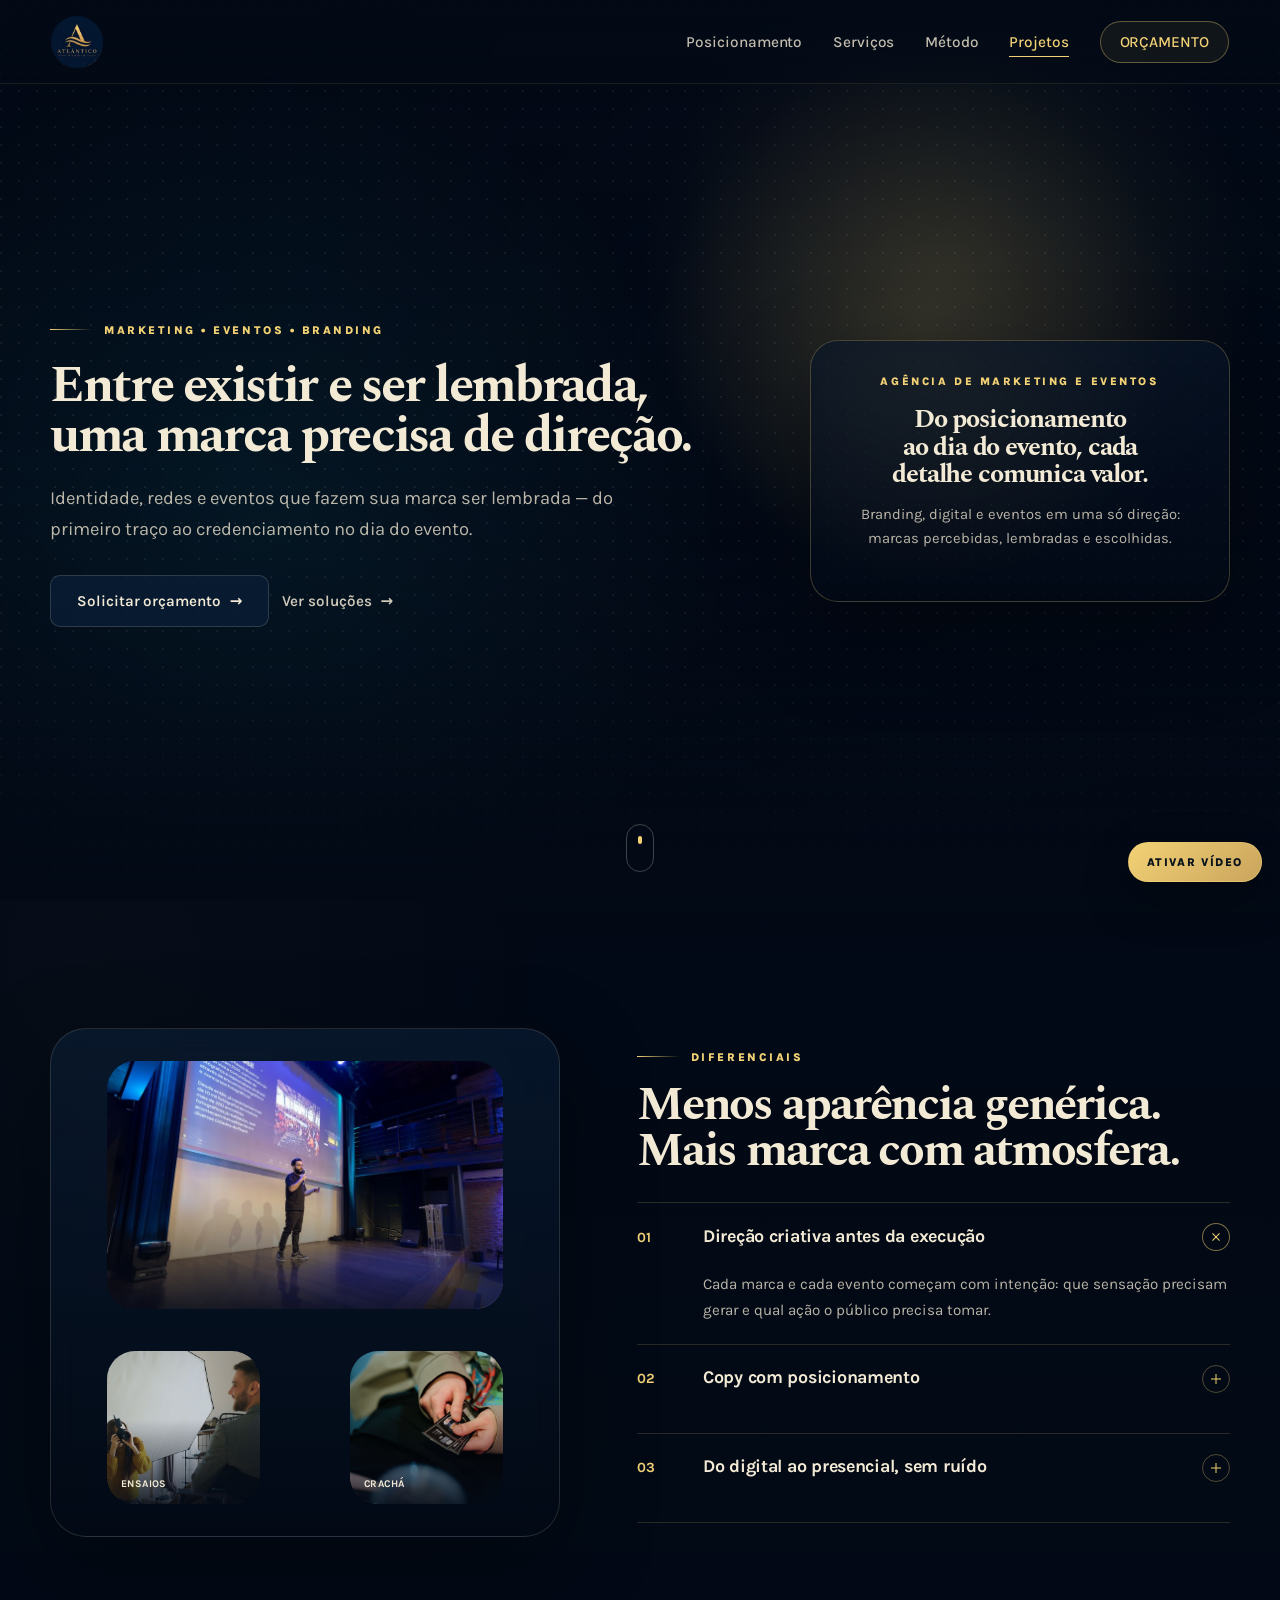
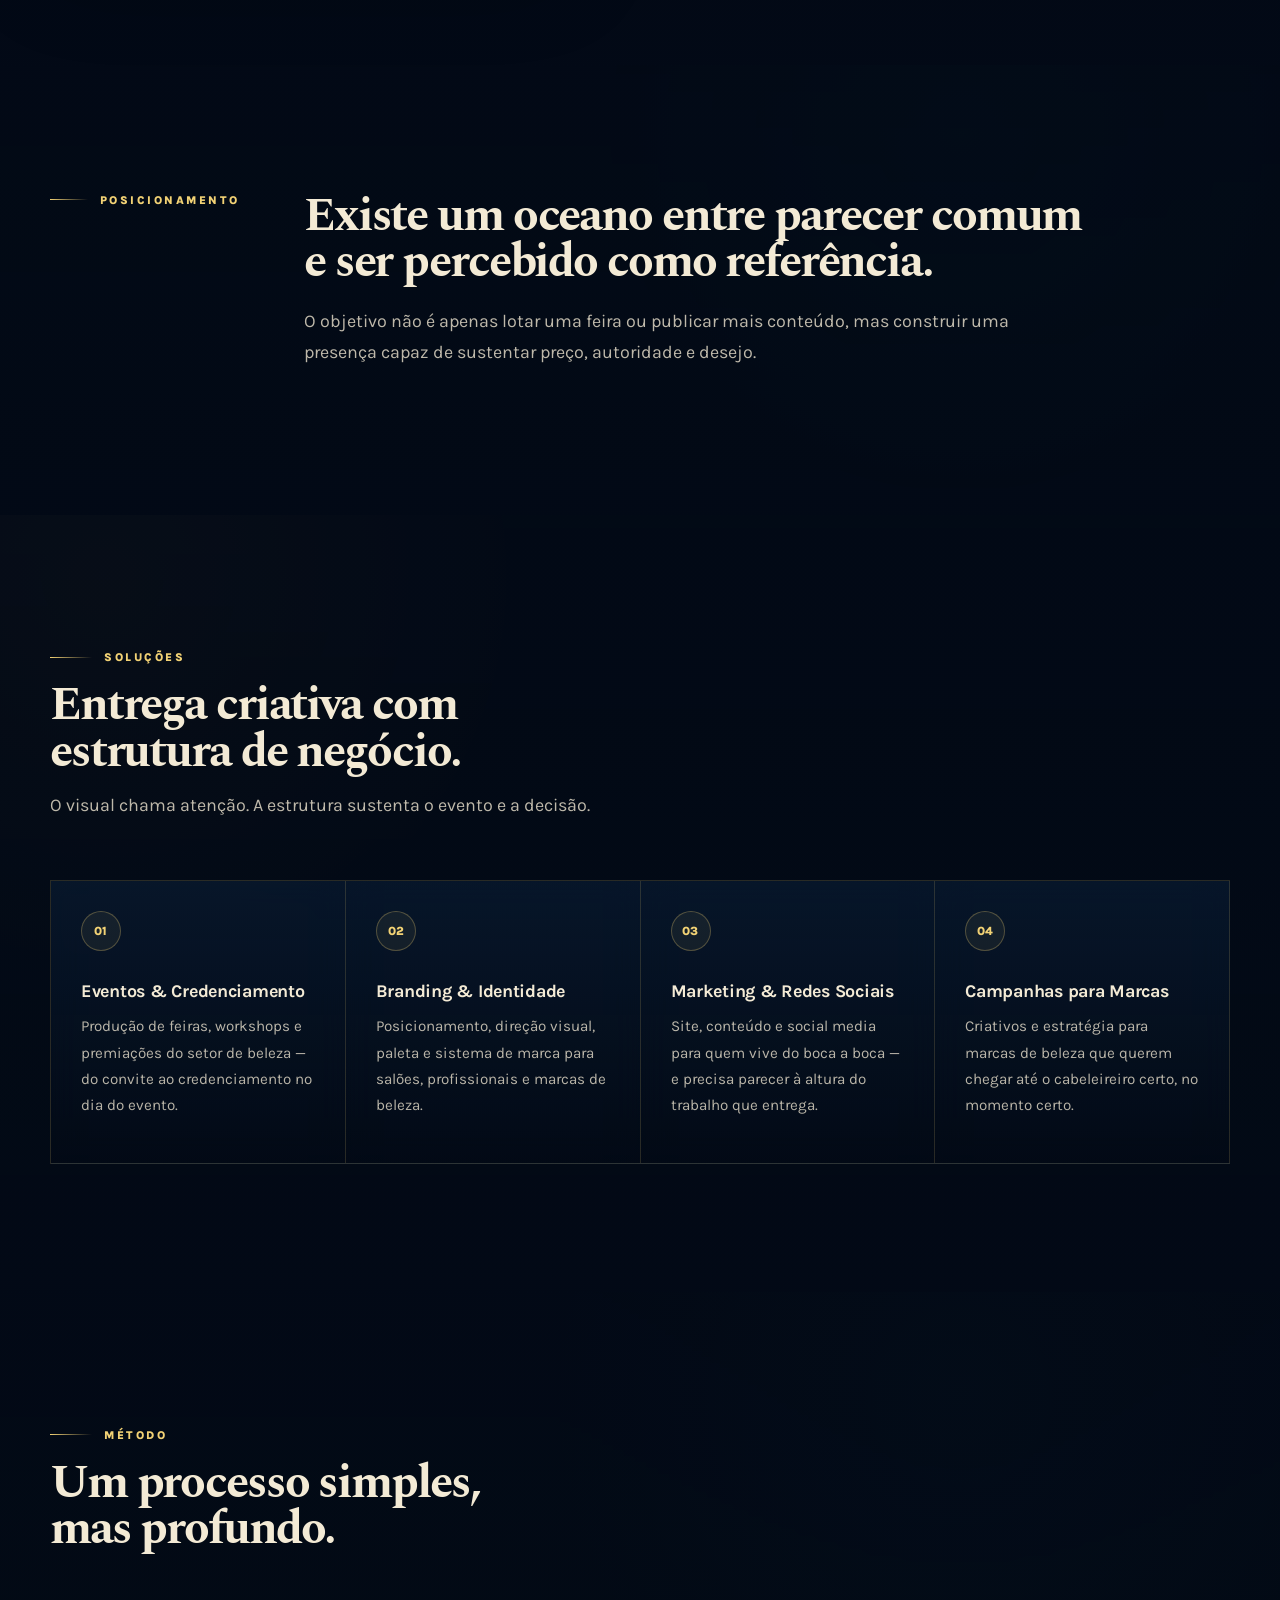
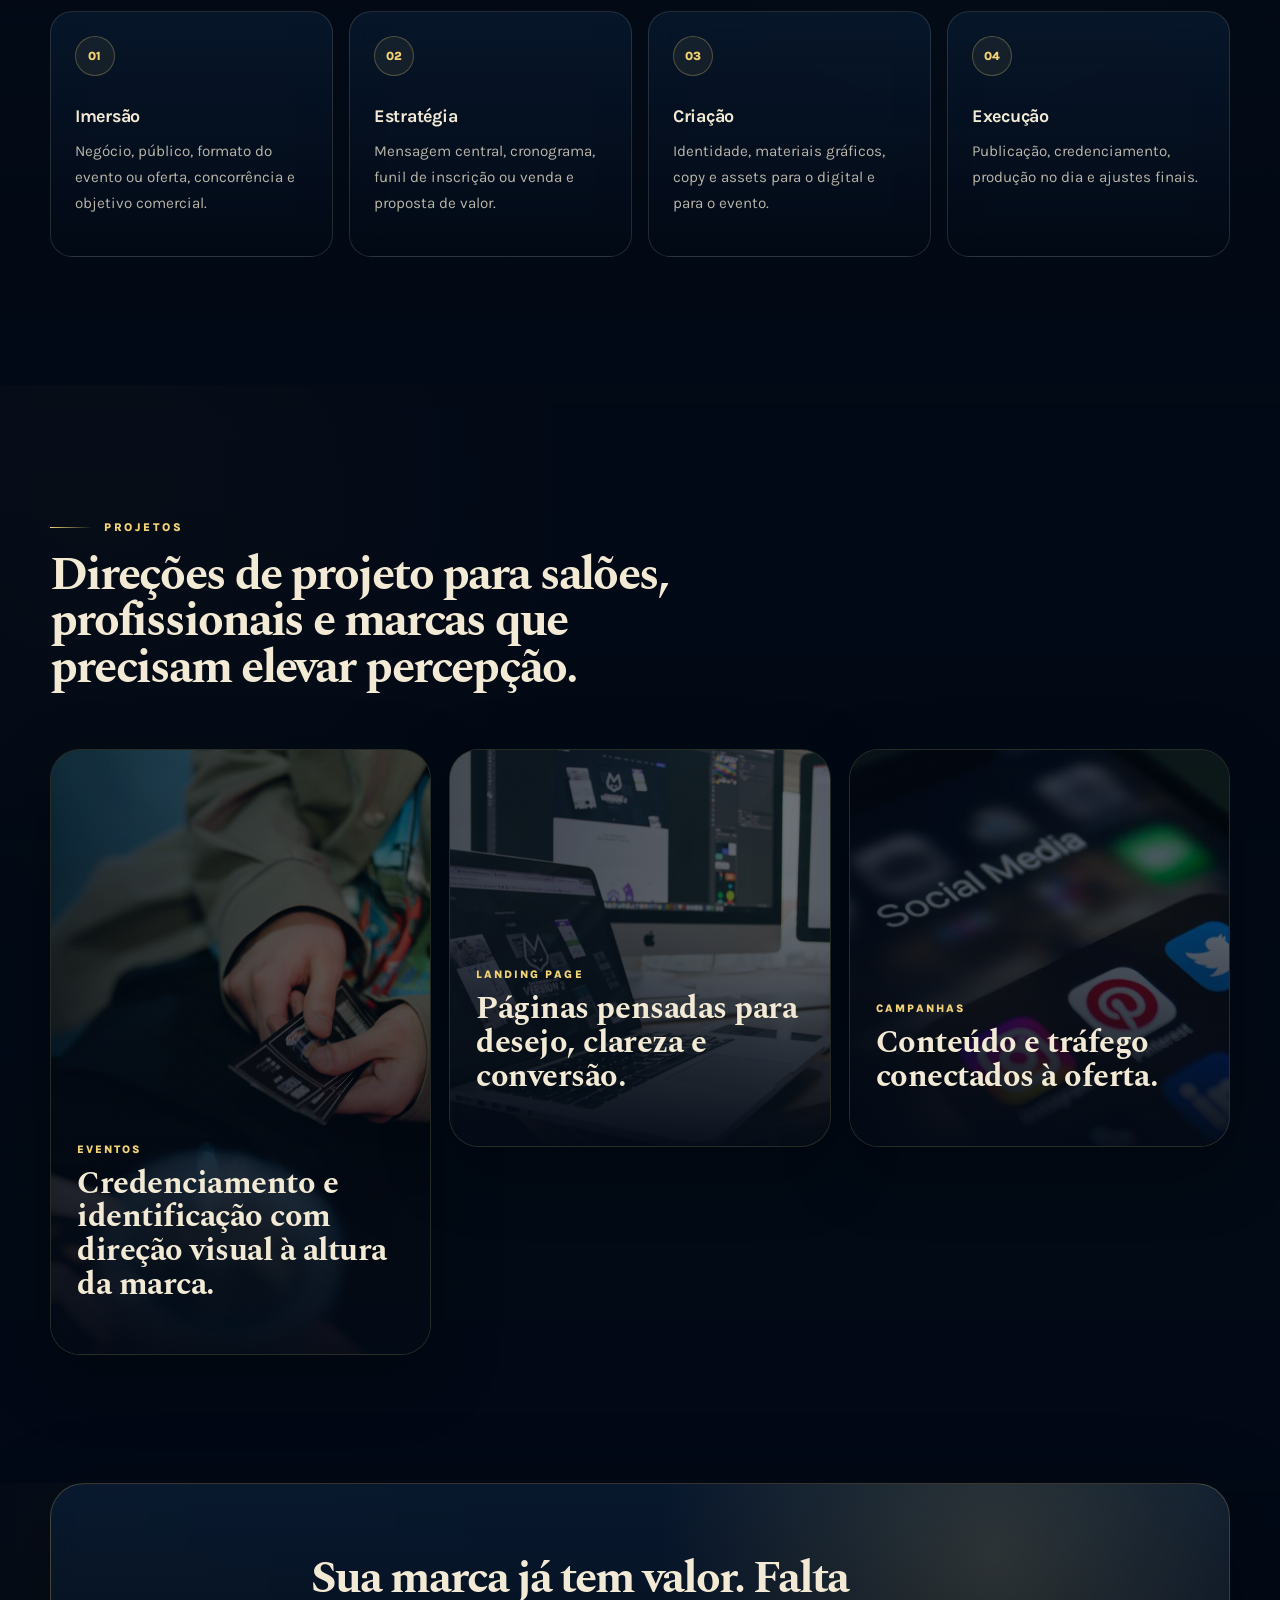
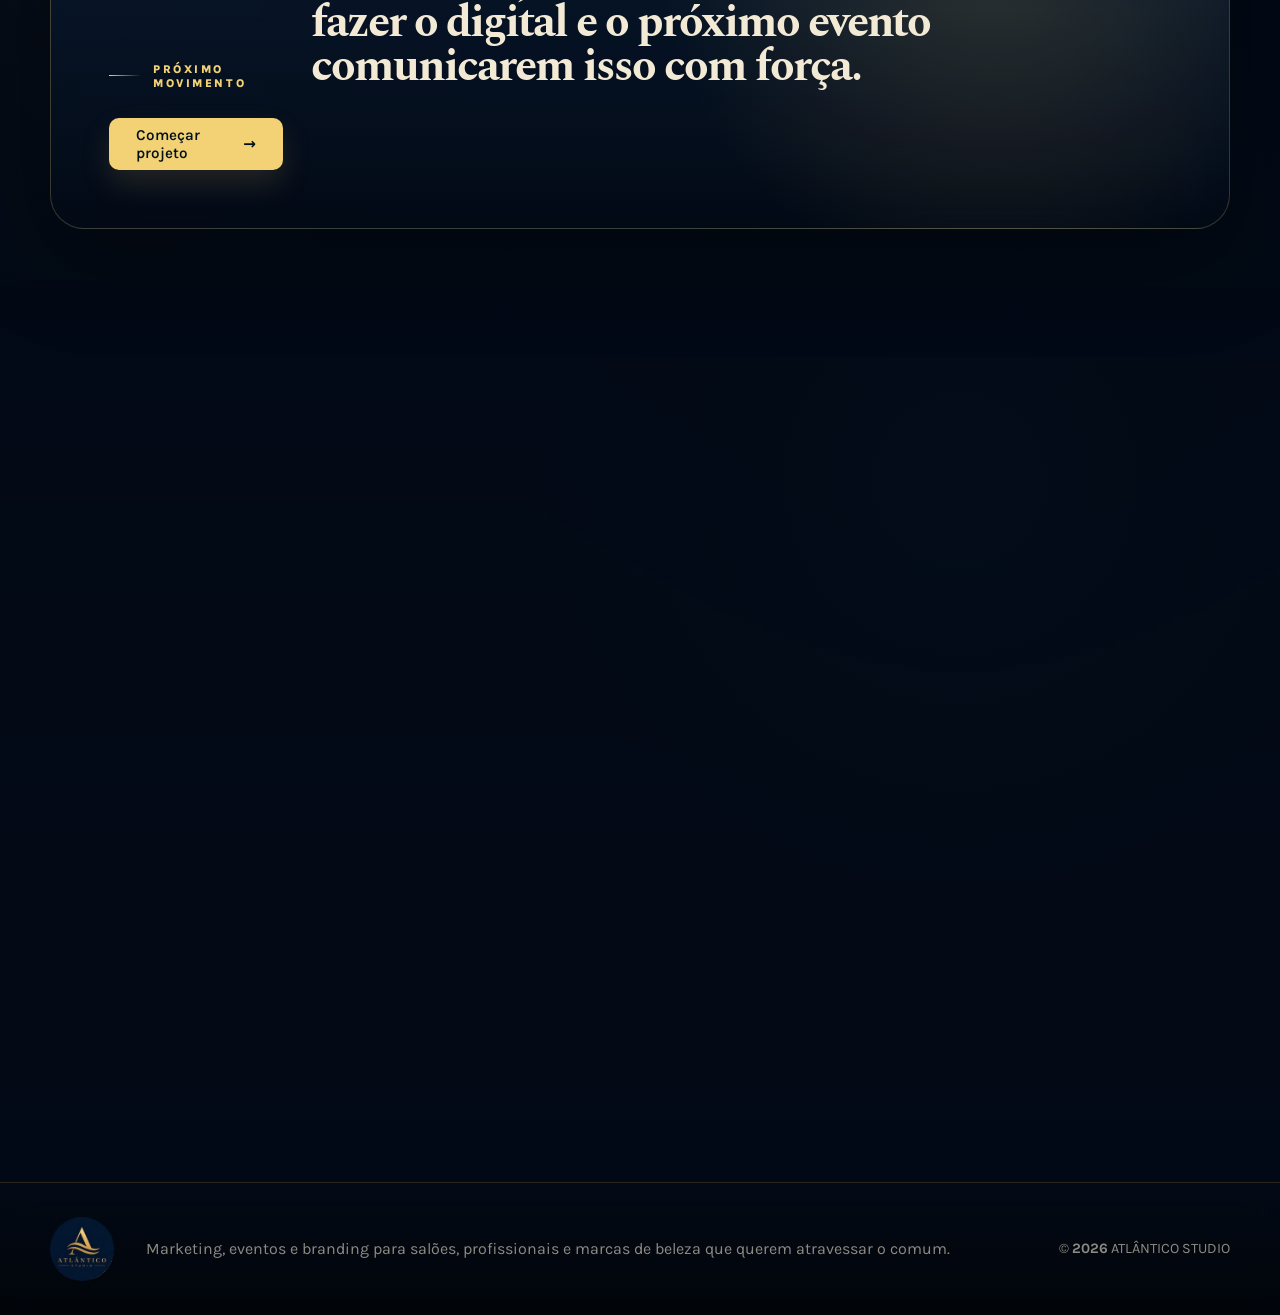
==== commit 83b0d01a: "fix: center hero at intermediate widths, restore desktop nav visibility Hero copy/actions only cente" ====
--- a/index.html
+++ b/index.html
@@ -21,7 +21,7 @@
   <link rel="preconnect" href="https://fonts.googleapis.com" />
   <link rel="preconnect" href="https://fonts.gstatic.com" crossorigin />
   <link rel="stylesheet" href="https://fonts.googleapis.com/css2?family=Spectral:ital,wght@0,400;0,500;0,600;0,700;1,500&family=Karla:wght@400;500;600;700&display=swap" />
-  <link rel="stylesheet" href="style.css?v=32" />
+  <link rel="stylesheet" href="style.css?v=34" />
   <script type="application/ld+json">
   {
     "@context": "https://schema.org",
--- a/style.css
+++ b/style.css
@@ -144,7 +144,19 @@
 .site-header.is-scrolled { height: 72px; background: rgba(3,10,22,.90); border-color: rgba(242,210,117,.16); }
 .brand { display: inline-flex; align-items: center; min-width: 0; }
 .brand img { width: clamp(40px, 5vw, 52px); height: auto; border-radius: 50%; }
-.site-nav { display: flex; align-items: center; gap: clamp(18px, 2.4vw, 34px); }
+.site-nav {
+  position: fixed;
+  top: 0;
+  right: 0;
+  z-index: 100;
+  height: var(--header);
+  display: flex;
+  align-items: center;
+  gap: clamp(18px, 2.4vw, 34px);
+  padding-right: clamp(18px, 4vw, 54px);
+  transition: height .25s ease;
+}
+.site-header.is-scrolled ~ .site-nav { height: 72px; }
 .site-nav a {
   position: relative;
   color: rgba(243,234,213,.8);
@@ -457,7 +469,9 @@
 @media (max-width: 1120px) {
   .services-grid, .method-grid { grid-template-columns: repeat(2, 1fr); }
   .hero-grid, .difference-grid, .contact-grid { grid-template-columns: 1fr; }
-  .hero-panel { max-width: 620px; }
+  .hero-copy { display: grid; justify-items: center; text-align: center; }
+  .hero-actions { justify-content: center; }
+  .hero-panel { max-width: 620px; margin-inline: auto; }
   .intro-grid { grid-template-columns: 1fr; }
   .cta-card { grid-template-columns: 1fr; align-items: start; }
   h1 { max-width: 760px; font-size: clamp(2.3rem, 5.2vw, 3.8rem); }
@@ -470,6 +484,7 @@
   .site-nav {
     position: fixed;
     inset: 0 0 0 auto;
+    height: auto;
     z-index: 95;
     width: min(320px, 84vw);
     display: grid;
@@ -482,6 +497,7 @@
     transform: translateX(100%);
     transition: transform .32s ease;
   }
+  .site-header.is-scrolled ~ .site-nav { height: auto; }
   .site-nav.is-open { transform: translateX(0); }
   .site-nav a { padding: 15px 16px; border-radius: 16px; opacity: 0; transform: translateX(14px); transition: opacity .3s ease, transform .3s ease, color .2s ease, background .2s ease; }
   .site-nav a:not(.nav-button)::after { display: none; }
@@ -496,10 +512,9 @@
   .ocean-backdrop-overlay { background: linear-gradient(180deg, rgba(3,10,22,.38), rgba(3,10,22,.68)), linear-gradient(90deg, rgba(3,10,22,.42), rgba(3,10,22,.22)); }
   .hero { min-height: auto; padding-top: calc(var(--header) + 22px); }
   .hero-grid { gap: 26px; }
-  .hero-copy { display: grid; justify-items: center; text-align: center; }
   .hero-copy h1 { max-width: 680px; margin: 16px 0 14px; }
   .hero-copy p { margin-inline: auto; text-wrap: pretty; }
-  .hero-actions { justify-content: center; margin-top: 22px; }
+  .hero-actions { margin-top: 22px; }
   .hero-panel { padding: 22px; }
   .projects-grid { grid-template-columns: 1fr; }
   .project-card { min-height: 360px; }
